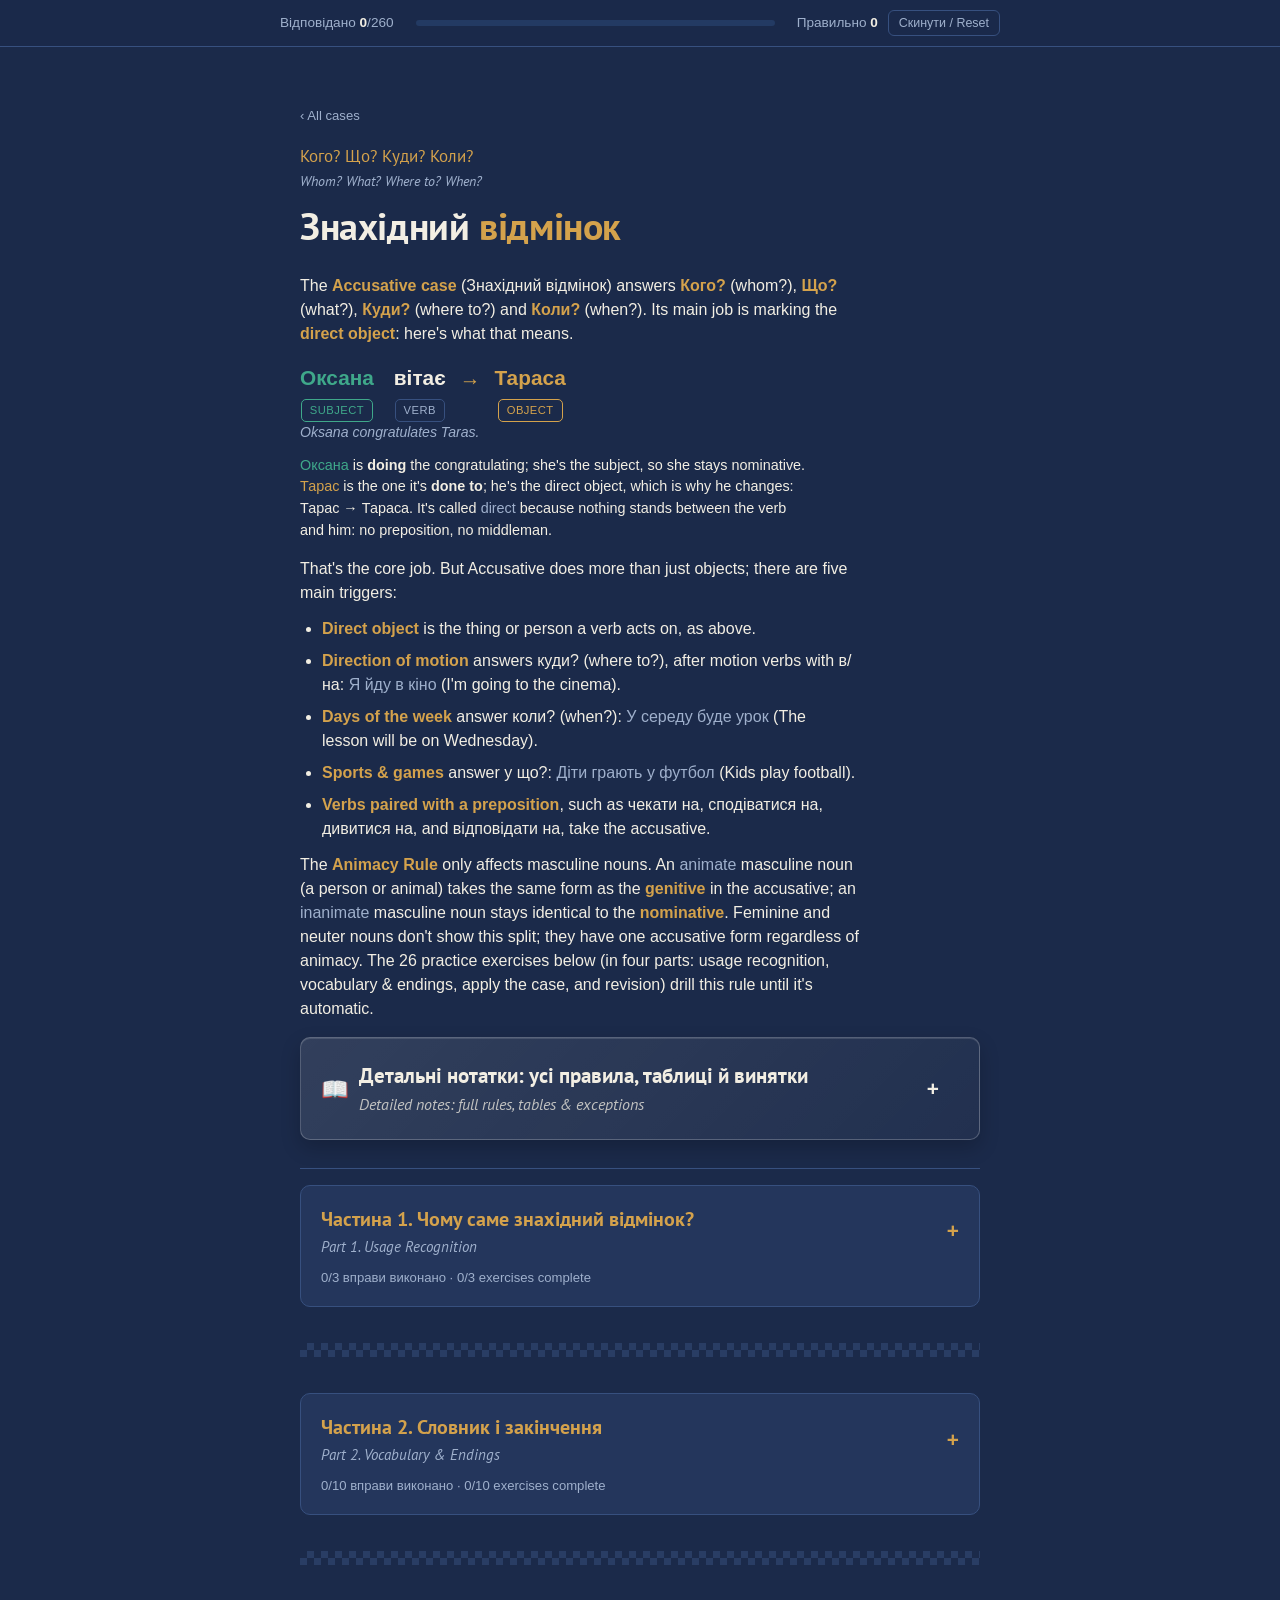
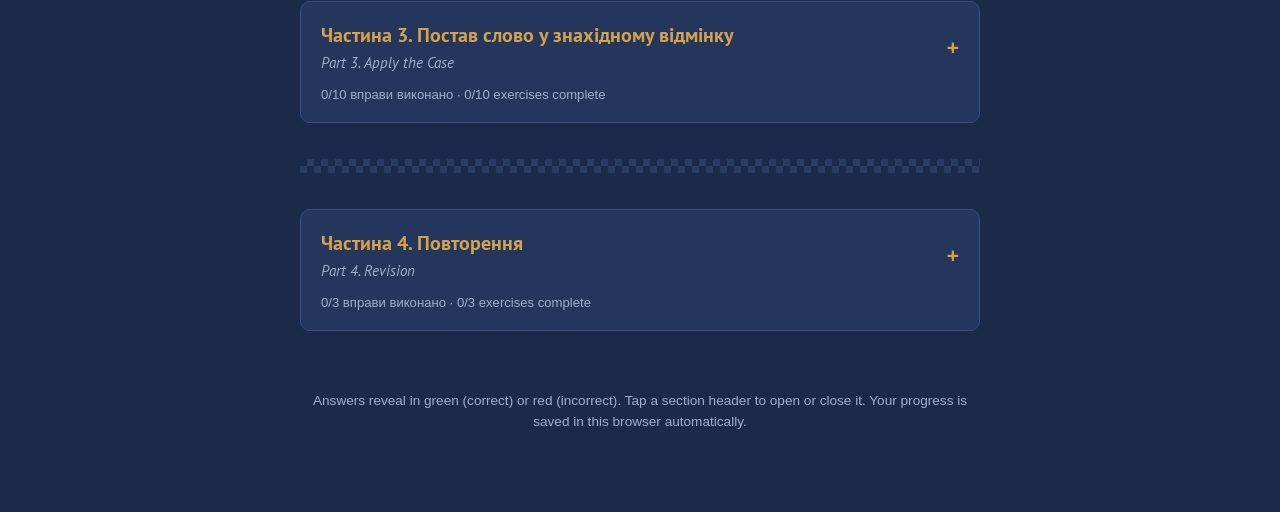
==== accusative_case.html @ 0d03bba9 "Add per-exercise completion tracking, checkmarks, and isolated reset Each exercise now gets a green " ====
<!DOCTYPE html>
<html lang="uk">
<head>
<meta charset="UTF-8">
<meta name="viewport" content="width=device-width, initial-scale=1.0">
<meta name="color-scheme" content="dark">
<title>Знахідний відмінок: Accusative Case Practice</title>
<link rel="preconnect" href="https://fonts.googleapis.com">
<link rel="preconnect" href="https://fonts.gstatic.com" crossorigin>
<link href="https://fonts.googleapis.com/css2?family=PT+Sans:ital,wght@0,400;0,700;1,400;1,700&display=swap" rel="stylesheet">
<link rel="stylesheet" href="shared/style.css">
</head>
<body>
<div class="page-bg">
<noscript>
<div class="wrap" style="padding-top:40px">
  <div style="background:#24365C;border:1px solid #C4553F;border-radius:10px;padding:20px;color:#F2EEE3">
    <p style="margin:0 0 10px;font-weight:700">This page needs JavaScript to show the exercises; it looks like it's currently disabled.</p>
    <p style="margin:0;color:#9FB0CC">If you're viewing this inside a chat app's built-in preview (e.g. WhatsApp), that's usually the cause; those previews often can't run scripts. Try opening the file in a full browser instead: use the share/menu button and choose "Open in Browser" (or save the file and open it from there).</p>
  </div>
</div>
</noscript>

<div class="progress-bar"><div class="progress-inner">
  <span>Відповідано <strong id="ansCount">0</strong>/<span id="totalCount">0</span></span>
  <div class="track"><div class="fill" id="fillBar"></div></div>
  <span>Правильно <strong id="corrCount">0</strong></span>
  <button class="reset-btn" id="resetBtn" type="button">Скинути / Reset</button>
</div></div>

<div class="wrap">
  <div class="hero">
    <a class="home-link" href="index.html">‹ All cases</a>
    <p class="eyebrow-uk">Кого? Що? Куди? Коли?</p>
    <p class="eyebrow-en">Whom? What? Where to? When?</p>
    <h1>Знахідний <span class="q-word">відмінок</span></h1>
    <div class="summary-box">
<p>The <b>Accusative case</b> (Знахідний відмінок) answers <b>Кого?</b> (whom?), <b>Що?</b> (what?), <b>Куди?</b> (where to?) and
<b>Коли?</b> (when?). Its main job is marking the <b>direct object</b>: here's what that means.</p>
<div class="grammar-demo">
  <div class="gd-cols">
    <div class="gd-col"><span class="gd-word gd-subject">Оксана</span><span class="gd-tag gd-tag-subject">subject</span></div>
    <div class="gd-col"><span class="gd-word">вітає</span><span class="gd-tag">verb</span></div>
    <div class="gd-arrow">→</div>
    <div class="gd-col"><span class="gd-word gd-object">Тараса</span><span class="gd-tag gd-tag-object">object</span></div>
  </div>
  <p class="gd-en">Oksana congratulates Taras.</p>
  <p class="gd-caption"><span class="gd-subject">Оксана</span> is <b>doing</b> the congratulating; she's the subject, so she stays nominative.
  <span class="gd-object">Тарас</span> is the one it's <b>done to</b>; he's the direct object, which is why he changes:
  Тарас → Тараса. It's called <i>direct</i> because nothing stands between the verb and him: no preposition, no middleman.</p>
</div>
<p>That's the core job. But Accusative does more than just objects; there are five main triggers:</p>
<ul>
<li><b>Direct object</b> is the thing or person a verb acts on, as above.</li>
<li><b>Direction of motion</b> answers куди? (where to?), after motion verbs with в/на: <i>Я йду в кіно</i> (I'm going to the cinema).</li>
<li><b>Days of the week</b> answer коли? (when?): <i>У середу буде урок</i> (The lesson will be on Wednesday).</li>
<li><b>Sports &amp; games</b> answer у що?: <i>Діти грають у футбол</i> (Kids play football).</li>
<li><b>Verbs paired with a preposition</b>, such as чекати на, сподіватися на, дивитися на, and відповідати на, take the accusative.</li>
</ul>
<p>The <b>Animacy Rule</b> only affects masculine nouns. An <i>animate</i> masculine noun (a person or animal) takes
the same form as the <b>genitive</b> in the accusative; an <i>inanimate</i> masculine noun stays identical to the
<b>nominative</b>. Feminine and neuter nouns don't show this split; they have one accusative form regardless of
animacy. The 26 practice exercises below (in four parts: usage recognition, vocabulary &amp; endings, apply the
case, and revision) drill this rule until it's automatic.</p>
</div>
    <details class="notes-details">
      <summary><span class="notes-icon">📖</span><span class="title-block"><span class="bi-title-uk">Детальні нотатки: усі правила, таблиці й винятки</span><span class="bi-title-en">Detailed notes: full rules, tables &amp; exceptions</span></span></summary>
      <div class="detail-body">
<h3>Singular endings by gender</h3>
<div class="gender-legend"><span><i class="gr-dot-m"></i>Masculine</span><span><i class="gr-dot-f"></i>Feminine</span><span><i class="gr-dot-n"></i>Neuter</span></div>
<div class="table-scroll"><table class="rules">
<tr><th>Gender</th><th>Nominative ending</th><th>Accusative ending</th><th>Example</th></tr>
<tr class="gr-f"><td>Feminine</td><td>-а</td><td>-у</td><td>мама → маму</td></tr>
<tr class="gr-f"><td>Feminine</td><td>-я / -ія</td><td>-ю / -ію</td><td>пісня → пісню, Марія → Марію</td></tr>
<tr class="gr-f"><td>Feminine</td><td>-ь / consonant</td><td>unchanged</td><td>сіль → сіль, ніч → ніч</td></tr>
<tr class="gr-m"><td>Masculine (inanimate)</td><td>any</td><td>unchanged (= nominative)</td><td>стіл → стіл</td></tr>
<tr class="gr-m"><td>Masculine (animate)</td><td>any</td><td>= genitive form</td><td>брат → брата, Андрій → Андрія</td></tr>
<tr class="gr-n"><td>Neuter</td><td>-о / -е / -я</td><td>unchanged</td><td>ліжко → ліжко, життя → життя</td></tr>
</table></div>

<h3>The Animacy Rule, explained</h3>
<p>This is the defining feature of the accusative case. It applies <b>only to masculine nouns</b> (feminine and
neuter nouns already have a single accusative form regardless of what they refer to):</p>
<ul>
<li><b>Animate</b> masculine nouns (people, animals) → accusative = genitive form: бачу брата, бачу кота.</li>
<li><b>Inanimate</b> masculine nouns (objects, places) → accusative = nominative form: бачу стіл, бачу дім.</li>
</ul>
<h3>Plural (all genders)</h3>
<p>Animate plural nouns take the genitive plural form, and inanimate plural nouns take the nominative plural form:
бачу студентів (animate) vs. бачу книги (inanimate).</p>
<p>Edge cases exist where Ukrainian's grammatical animacy doesn't match biological reality: a corpse (мрець) is
grammatically animate, a virus (вірус) is grammatically inanimate, and collective nouns for groups of people
(народ, клас, натовп) are grammatically inanimate even though they refer to people.</p>

<h3>Direction vs. location: на / у</h3>
<p>The same prepositions на and у can trigger either the accusative or the locative, depending on the question
being answered:</p>
<div class="table-scroll"><table class="rules">
<tr><th>Question</th><th>Case</th><th>Example</th></tr>
<tr><td>Де? (Where, location)</td><td>Locative</td><td>Я сиджу в автобусі. (I am sitting on the bus.)</td></tr>
<tr><td>Куди? (Where to, direction)</td><td>Accusative</td><td>Я сідаю в автобус. (I am getting on the bus.)</td></tr>
</table></div>
<p>Note: "до" (to) always takes the genitive, not the accusative, even though it also answers куди?:
Я лечу до України.</p>

<h3>Days of the week</h3>
<ul>
<li>Monday: <b>у понеділок</b></li>
<li>Tuesday: <b>у вівторок</b></li>
<li>Wednesday: <b>у середу</b></li>
<li>Thursday: <b>у четвер</b></li>
<li>Friday: <b>у п'ятницю</b></li>
<li>Saturday: <b>у суботу</b></li>
<li>Sunday: <b>у неділю</b></li>
</ul>

<h3>Verbs that take the accusative</h3>
<ul>
<li><b>Perception</b>: бачити (to see), чути (to hear), знати (to know), пам'ятати (to remember)</li>
<li><b>Feeling/emotion</b>: любити (to love), ненавидіти (to hate), поважати (to respect), шкодувати (to regret)</li>
<li><b>Action with object</b>: мати (to have), купувати (to buy), нести/брати (to carry/take), будувати (to build)</li>
<li><b>Verb + preposition</b>: чекати на (to wait for), сподіватися на (to hope for), дивитися на (to look at),
відповідати на (to answer)</li>
</ul>

<h3>Plural endings</h3>
<div class="table-scroll"><table class="rules">
<tr><th>Animacy</th><th>Accusative plural</th><th>Example</th></tr>
<tr><td>Inanimate (any gender)</td><td>= nominative plural</td><td>книги → книги, вікна → вікна</td></tr>
<tr><td>Animate masculine</td><td>= genitive plural</td><td>студенти → студентів</td></tr>
</table></div>

<h3>Pronouns in the accusative</h3>
<div class="table-scroll"><table class="rules">
<tr><th>Nominative</th><th>Accusative</th></tr>
<tr><td>я</td><td>мене</td></tr>
<tr><td>ти</td><td>тебе</td></tr>
<tr><td>він, воно</td><td>його (нього after a preposition)</td></tr>
<tr><td>вона</td><td>її (неї after a preposition)</td></tr>
<tr><td>ми</td><td>нас</td></tr>
<tr><td>ви</td><td>вас</td></tr>
<tr><td>вони</td><td>їх (них after a preposition)</td></tr>
</table></div>
<p>Note: the accusative forms of pronouns are identical to their genitive forms; this holds across the whole
pronoun system.</p>

<h3>A fixed idiom worth knowing</h3>
<p>"Мене звати..." (My name is..., literally "They call me...") always uses the accusative pronoun мене,
regardless of who's speaking: Мене звати Оксана. Його звати Тарас.</p>
</div>
    </details>
  </div>

  <div id="sections"></div>
  <footer>Answers reveal in green (correct) or red (incorrect). Tap a section header to open or close it. Your progress is saved in this browser automatically.</footer>
</div>

</div>

<script>
const DATA = {"revisionWrapperTitle": "<span class=\"title-block\"><span class=\"bi-title-uk\">Частина 4. Повторення</span><span class=\"bi-title-en\">Part 4. Revision</span></span>", "revisionExercises": [{"title": "<span class=\"title-block\"><span class=\"bi-title-uk\">Вправа 4.1. Знайди слово у знахідному відмінку</span><span class=\"bi-title-en\">Exercise 4.1. Find the Accusative Word</span></span>", "items": [{"mode": "correct", "tokens": ["Я", "бачу", "брата."], "target": 2, "en": "I see my brother.", "why": {"opts": ["Direct object, inanimate", "Direct object, animate", "Direction", "Sport"], "correct": 1, "explain": "брата is an <b>animate</b> <b>direct object</b> (genitive form)."}, "revealNote": "", "noteLabel": ""}, {"mode": "correct", "tokens": ["Вона", "читає", "книгу."], "target": 2, "en": "She reads a book.", "why": {"opts": ["Direct object, inanimate", "Direction", "Day of week", "Direct object, animate"], "correct": 0, "explain": "книгу is an <b>inanimate</b> <b>direct object</b>; feminine -а → -у."}, "revealNote": "", "noteLabel": ""}, {"mode": "correct", "tokens": ["Ми", "будуємо", "дім."], "target": 2, "en": "We are building a house.", "why": {"opts": ["Direction", "Direct object, animate", "Direct object, inanimate", "Sport"], "correct": 2, "explain": "дім is an <b>inanimate</b> <b>direct object</b>, matching the nominative."}, "revealNote": "", "noteLabel": ""}, {"mode": "correct", "tokens": ["Він", "годує", "кота."], "target": 2, "en": "He is feeding the cat.", "why": {"opts": ["Direct object, inanimate", "Direct object, animate", "Direction", "Verb + preposition"], "correct": 1, "explain": "кота is an <b>animate</b> <b>direct object</b> (genitive form)."}, "revealNote": "", "noteLabel": ""}, {"mode": "correct", "tokens": ["У", "середу", "ми", "йдемо", "в", "кіно."], "target": 1, "en": "On Wednesday we're going to the cinema.", "why": {"opts": ["Direction", "Day of week", "Sport", "Direct object"], "correct": 1, "explain": "Days of the week answering коли? are accusative."}, "revealNote": "", "noteLabel": ""}, {"mode": "correct", "tokens": ["Діти", "грають", "у", "футбол."], "target": 3, "en": "The children play football.", "why": {"opts": ["Sport/game", "Direction", "Day of week", "Direct object"], "correct": 0, "explain": "Games/sports take у + accusative (unchanged, <b>inanimate</b>)."}, "revealNote": "", "noteLabel": ""}, {"mode": "correct", "tokens": ["Вона", "чекає", "на", "поїзд."], "target": 3, "en": "She is waiting for the train.", "why": {"opts": ["Direct object", "Sport", "Verb + preposition", "Direction"], "correct": 2, "explain": "чекати на is a verb+preposition combination requiring the accusative."}, "revealNote": "", "noteLabel": ""}, {"mode": "correct", "tokens": ["Мене", "звати", "Оксана."], "target": 0, "en": "My name is Oksana.", "why": {"opts": ["Direct object", "Fixed idiom using accusative pronoun", "Direction", "Sport"], "correct": 1, "explain": "«мене звати» is a set construction using the accusative pronoun."}, "revealNote": "", "noteLabel": ""}, {"mode": "correct", "tokens": ["Студенти", "люблять", "свого", "вчителя."], "target": 3, "en": "Students love their teacher.", "why": {"opts": ["Direct object, inanimate", "Direction", "Direct object, animate", "Sport"], "correct": 2, "explain": "вчителя is an <b>animate</b> <b>direct object</b> (genitive form)."}, "revealNote": "", "noteLabel": ""}, {"mode": "correct", "tokens": ["Ми", "відвідали", "три", "великі", "міста."], "target": 4, "en": "We visited three big cities.", "why": {"opts": ["Direct object, animate", "Direction", "Direct object, inanimate plural", "Day of week"], "correct": 2, "explain": "Inanimate plural direct objects match the nominative plural."}, "revealNote": "", "noteLabel": ""}]}, {"title": "<span class=\"title-block\"><span class=\"bi-title-uk\">Вправа 4.2. Знайди помилку</span><span class=\"bi-title-en\">Exercise 4.2. Find the Mistake</span></span>", "items": [{"mode": "error", "tokens": ["Я", "бачу", "брат."], "target": 2, "en": "I see my brother. (as written, find the error)", "why": {"opts": ["This sentence is correct", "Animate direct objects need genitive form: брата", "Animate direct objects need nominative", "бачу needs a different verb"], "correct": 1, "explain": "брат is <b>animate</b>, so the accusative should match the genitive: брата."}, "revealNote": "Correct form: брата", "noteLabel": ""}, {"mode": "error", "tokens": ["Вона", "читає", "книга."], "target": 2, "en": "She reads a book. (as written, find the error)", "why": {"opts": ["Feminine -а needs -у in accusative: книгу", "This sentence is correct", "книга needs genitive", "читає needs a different verb"], "correct": 0, "explain": "Direct <b>object</b>, feminine -а should become -у: книгу."}, "revealNote": "Correct form: книгу", "noteLabel": ""}, {"mode": "error", "tokens": ["Він", "годує", "кіт."], "target": 2, "en": "He is feeding the cat. (as written, find the error)", "why": {"opts": ["This sentence is correct", "Animate direct objects need genitive form: кота", "кіт needs nominative", "годує needs a different verb"], "correct": 1, "explain": "кіт is <b>animate</b>, so the accusative should match the genitive: кота."}, "revealNote": "Correct form: кота", "noteLabel": ""}, {"mode": "error", "tokens": ["У", "середа", "ми", "йдемо", "в", "кіно."], "target": 1, "en": "On Wednesday we're going to the cinema. (as written, find the error)", "why": {"opts": ["Days of the week need accusative: середу", "This sentence is correct", "середа needs genitive", "йдемо needs a different verb"], "correct": 0, "explain": "Days of the week answering коли? take the accusative: середа should be середу."}, "revealNote": "Correct form: середу", "noteLabel": ""}, {"mode": "error", "tokens": ["Діти", "грають", "у", "футболу."], "target": 3, "en": "The children play football. (as written, find the error)", "why": {"opts": ["This sentence is correct", "Sports stay unchanged (inanimate): футбол", "Sports need genitive", "грають needs a different verb"], "correct": 1, "explain": "футбол is <b>inanimate</b> and stays unchanged; футболу looks like a genitive ending that doesn't belong here."}, "revealNote": "Correct form: футбол", "noteLabel": ""}, {"mode": "error", "tokens": ["Вона", "чекає", "на", "поїзда."], "target": 3, "en": "She is waiting for the train. (as written, find the error)", "why": {"opts": ["поїзд stays unchanged (inanimate)", "This sentence is correct", "поїзда needs nominative", "чекає needs a different verb"], "correct": 0, "explain": "поїзд is <b>inanimate</b> and stays unchanged; поїзда looks like an <b>animate</b>/genitive ending that doesn't belong here."}, "revealNote": "Correct form: поїзд", "noteLabel": ""}, {"mode": "error", "tokens": ["Мене", "звати", "Оксану."], "target": 2, "en": "My name is Oksana. (as written, find the error)", "why": {"opts": ["This sentence is correct", "The name stays nominative: Оксана", "Оксану needs genitive", "звати needs a different pronoun"], "correct": 1, "explain": "In «мене звати», the pronoun мене is accusative but the name itself stays nominative: Оксана, not Оксану."}, "revealNote": "Correct form: Оксана", "noteLabel": ""}, {"mode": "error", "tokens": ["Студенти", "люблять", "свого", "вчитель."], "target": 3, "en": "Students love their teacher. (as written, find the error)", "why": {"opts": ["Animate direct objects need genitive form: вчителя", "This sentence is correct", "вчитель needs nominative", "люблять needs a different verb"], "correct": 0, "explain": "вчитель is <b>animate</b>, so the accusative should match the genitive: вчителя."}, "revealNote": "Correct form: вчителя", "noteLabel": ""}, {"mode": "error", "tokens": ["Ми", "відвідали", "три", "великі", "місто."], "target": 4, "en": "We visited three big cities. (as written, find the error)", "why": {"opts": ["This sentence is correct", "Plural direct objects need singular form", "Plural inanimate direct objects match nominative plural: міста", "місто needs genitive"], "correct": 2, "explain": "With три (plural), the noun must be plural too: місто should be міста."}, "revealNote": "Correct form: міста", "noteLabel": ""}, {"mode": "error", "tokens": ["Він", "бачить", "кінь."], "target": 2, "en": "He sees the horse. (as written, find the error)", "why": {"opts": ["This sentence is correct", "Animate direct objects need genitive form: коня", "кінь needs nominative", "бачить needs a different verb"], "correct": 1, "explain": "кінь is <b>animate</b>, so the accusative should match the genitive: коня."}, "revealNote": "Correct form: коня", "noteLabel": ""}]}, {"title": "<span class=\"title-block\"><span class=\"bi-title-uk\">Вправа 4.3. Підмет-пастка: істота не завжди означає знахідний!</span><span class=\"bi-title-en\">Exercise 4.3. Subject Trap: Animate Doesn't Always Mean Accusative!</span></span>", "items": [{"mode": "trick", "tokens": ["Лікар", "оглядає", "пацієнта."], "target": 2, "en": "The doctor examines the patient.", "why": {"opts": ["Лікар is the subject, so it stays nominative", "This should be genitive: лікаря", "No rule applies here", "The animacy rule applies to Лікар too"], "correct": 0, "explain": "The <b>animacy rule</b> only affects the <b>object</b>. Лікар is the <b>subject</b> here, so it stays nominative; пацієнта is the real accusative word."}, "revealNote": "", "noteLabel": "Немає знахідного тут / No accusative here"}, {"mode": "trick", "tokens": ["Кіт", "ловить", "мишу."], "target": 2, "en": "The cat catches the mouse.", "why": {"opts": ["No rule applies here", "This should be genitive: кота", "Кіт is the subject, so it stays nominative", "The animacy rule applies to Кіт too"], "correct": 2, "explain": "Кіт is the <b>subject</b>, so it stays nominative; мишу is the accusative <b>object</b>."}, "revealNote": "", "noteLabel": "Немає знахідного тут / No accusative here"}, {"mode": "trick", "tokens": ["Студент", "читає", "книгу."], "target": 2, "en": "The student reads a book.", "why": {"opts": ["This should be genitive: студента", "The animacy rule applies to Студент too", "No rule applies here", "Студент is the subject, so it stays nominative"], "correct": 3, "explain": "Студент is the <b>subject</b>, so it stays nominative; книгу is the accusative <b>object</b>."}, "revealNote": "", "noteLabel": "Немає знахідного тут / No accusative here"}, {"mode": "trick", "tokens": ["Президент", "підписав", "закон."], "target": 2, "en": "The president signed the law.", "why": {"opts": ["Президент is the subject, so it stays nominative", "No rule applies here", "This should be genitive: президента", "The animacy rule applies to Президент too"], "correct": 0, "explain": "Президент is the <b>subject</b>, so it stays nominative."}, "revealNote": "", "noteLabel": "Немає знахідного тут / No accusative here"}, {"mode": "trick", "tokens": ["Водій", "веде", "машину."], "target": 2, "en": "The driver is driving the car.", "why": {"opts": ["The animacy rule applies to Водій too", "No rule applies here", "This should be genitive: водія", "Водій is the subject, so it stays nominative"], "correct": 3, "explain": "Водій is the <b>subject</b>, so it stays nominative; машину is the accusative <b>object</b>."}, "revealNote": "", "noteLabel": "Немає знахідного тут / No accusative here"}, {"mode": "trick", "tokens": ["Друг", "телефонує", "мені", "щодня."], "target": 4, "en": "A friend calls me every day.", "why": {"opts": ["This should be genitive: друга", "Друг is the subject, so it stays nominative", "No rule applies here", "The animacy rule applies to Друг too"], "correct": 1, "explain": "Друг is the <b>subject</b>, so it stays nominative."}, "revealNote": "", "noteLabel": "Немає знахідного тут / No accusative here"}, {"mode": "trick", "tokens": ["Учитель", "пояснює", "тему."], "target": 2, "en": "The teacher explains the topic.", "why": {"opts": ["No rule applies here", "The animacy rule applies to Учитель too", "Учитель is the subject, so it stays nominative", "This should be genitive: учителя"], "correct": 2, "explain": "Учитель is the <b>subject</b>, so it stays nominative; тему is the accusative <b>object</b>."}, "revealNote": "", "noteLabel": "Немає знахідного тут / No accusative here"}, {"mode": "trick", "tokens": ["Актор", "грає", "головну", "роль."], "target": 3, "en": "The actor plays the leading role.", "why": {"opts": ["This should be genitive: актора", "Актор is the subject, so it stays nominative", "The animacy rule applies to Актор too", "No rule applies here"], "correct": 1, "explain": "Актор is the <b>subject</b>, so it stays nominative; роль is the accusative <b>object</b>."}, "revealNote": "", "noteLabel": "Немає знахідного тут / No accusative here"}, {"mode": "trick", "tokens": ["Пес", "охороняє", "двір."], "target": 2, "en": "The dog guards the yard.", "why": {"opts": ["No rule applies here", "This should be genitive: пса", "The animacy rule applies to Пес too", "Пес is the subject, so it stays nominative"], "correct": 3, "explain": "Пес is the <b>subject</b>, so it stays nominative; двір is the accusative <b>object</b>."}, "revealNote": "", "noteLabel": "Немає знахідного тут / No accusative here"}, {"mode": "trick", "tokens": ["Кінь", "біжить", "полем."], "target": 3, "en": "The horse runs across the field.", "why": {"opts": ["This should be genitive: коня", "Кінь is the subject, so it stays nominative", "No rule applies here", "The animacy rule applies to Кінь too"], "correct": 1, "explain": "Кінь is the <b>subject</b>, so it stays nominative (полем here is a separate instrumental form, not accusative)."}, "revealNote": "", "noteLabel": "Немає знахідного тут / No accusative here"}]}], "vocabWrapperTitle": "<span class=\"title-block\"><span class=\"bi-title-uk\">Частина 2. Словник і закінчення</span><span class=\"bi-title-en\">Part 2. Vocabulary &amp; Endings</span></span>", "vocabExercises": [{"title": "<span class=\"title-block\"><span class=\"bi-title-uk\">Вправа 2.1. Основи: іменники жіночого роду</span><span class=\"bi-title-en\">Exercise 2.1. Foundations: Feminine Nouns</span></span>", "desc": "Regular feminine -а and -я nouns, singular. This pattern never changes, animate or not.", "items": [{"word": "книга", "meaning": "book", "dmeanings": ["door", "tree", "cloud"], "answer": "книгу", "dforms": ["книга", "книзі", "книгою"], "explain": "Feminine -а nouns take -у in the accusative: книга → книгу."}, {"word": "машина", "meaning": "car", "dmeanings": ["house", "mountain", "song"], "answer": "машину", "dforms": ["машина", "машині", "машиною"], "explain": "Feminine -а: машина → машину."}, {"word": "сестра", "meaning": "sister", "dmeanings": ["brother", "forest", "winter"], "answer": "сестру", "dforms": ["сестра", "сестрі", "сестрою"], "explain": "Feminine -а: сестра → сестру."}, {"word": "кава", "meaning": "coffee", "dmeanings": ["tea", "bread", "milk"], "answer": "каву", "dforms": ["кава", "каві", "кавою"], "explain": "Feminine -а: кава → каву."}, {"word": "пісня", "meaning": "song", "dmeanings": ["book", "river", "cloud"], "answer": "пісню", "dforms": ["пісня", "пісні", "піснею"], "explain": "Feminine -я nouns take -ю: пісня → пісню."}, {"word": "земля", "meaning": "land / earth", "dmeanings": ["sky", "water", "fire"], "answer": "землю", "dforms": ["земля", "землі", "землею"], "explain": "Feminine -я: земля → землю."}, {"word": "вишня", "meaning": "cherry", "dmeanings": ["apple", "pear", "plum"], "answer": "вишню", "dforms": ["вишня", "вишні", "вишнею"], "explain": "Feminine -я: вишня → вишню."}, {"word": "родина", "meaning": "family", "dmeanings": ["friend", "city", "job"], "answer": "родину", "dforms": ["родина", "родині", "родиною"], "explain": "Feminine -а: родина → родину."}, {"word": "дорога", "meaning": "road", "dmeanings": ["bridge", "river", "field"], "answer": "дорогу", "dforms": ["дорога", "дорозі", "дорогою"], "explain": "Feminine -а: дорога → дорогу."}, {"word": "праця", "meaning": "work / labor", "dmeanings": ["rest", "play", "sleep"], "answer": "працю", "dforms": ["праця", "праці", "працею"], "explain": "Feminine -я: праця → працю."}]}, {"title": "<span class=\"title-block\"><span class=\"bi-title-uk\">Вправа 2.2. Середній і жіночий рід: правило «без змін»</span><span class=\"bi-title-en\">Exercise 2.2. Neuter & More Feminine: The 'Unchanged' Rule</span></span>", "desc": "Neuter nouns, and feminine -ь / consonant nouns, stay exactly the same in the accusative as in the nominative.", "items": [{"word": "вікно", "meaning": "window", "dmeanings": ["door", "wall", "roof"], "answer": "вікно", "dforms": ["вікна", "вікну", "вікном"], "explain": "Neuter nouns are unchanged in the accusative: вікно → вікно."}, {"word": "місто", "meaning": "city", "dmeanings": ["village", "country", "street"], "answer": "місто", "dforms": ["міста", "місту", "містом"], "explain": "Neuter unchanged: місто → місто."}, {"word": "яблуко", "meaning": "apple", "dmeanings": ["pear", "grape", "plum"], "answer": "яблуко", "dforms": ["яблука", "яблуку", "яблуком"], "explain": "Neuter unchanged: яблуко → яблуко."}, {"word": "молоко", "meaning": "milk", "dmeanings": ["water", "juice", "tea"], "answer": "молоко", "dforms": ["молока", "молоку", "молоком"], "explain": "Neuter unchanged: молоко → молоко."}, {"word": "серце", "meaning": "heart", "dmeanings": ["hand", "head", "eye"], "answer": "серце", "dforms": ["серця", "серцю", "серцем"], "explain": "Neuter -е is also unchanged: серце → серце."}, {"word": "сіль", "meaning": "salt", "dmeanings": ["sugar", "pepper", "rice"], "answer": "сіль", "dforms": ["солі", "солю", "сіллю"], "explain": "Feminine -ь nouns are unchanged in the accusative: сіль → сіль."}, {"word": "ніч", "meaning": "night", "dmeanings": ["day", "morning", "noon"], "answer": "ніч", "dforms": ["ночі", "ночами", "ніччю"], "explain": "Feminine consonant-stem nouns stay unchanged: ніч → ніч."}, {"word": "річ", "meaning": "thing", "dmeanings": ["idea", "word", "name"], "answer": "річ", "dforms": ["речі", "речами", "річчю"], "explain": "Same pattern: річ → річ (unchanged)."}, {"word": "подорож", "meaning": "trip / journey", "dmeanings": ["work", "rest", "dream"], "answer": "подорож", "dforms": ["подорожі", "подорожами", "подорожжю"], "explain": "Same pattern: подорож → подорож (unchanged)."}, {"word": "любов", "meaning": "love", "dmeanings": ["hate", "fear", "joy"], "answer": "любов", "dforms": ["любові", "любовями", "любов'ю"], "explain": "Same pattern: любов → любов (unchanged)."}]}, {"title": "<span class=\"title-block\"><span class=\"bi-title-uk\">Вправа 2.3. Правило істот: неістоти чоловічого роду</span><span class=\"bi-title-en\">Exercise 2.3. Animacy Rule: Inanimate Masculine</span></span>", "desc": "The single most important accusative rule: inanimate masculine nouns match the nominative exactly.", "items": [{"word": "стіл", "meaning": "table", "dmeanings": ["chair", "door", "window"], "answer": "стіл", "dforms": ["стола", "столу", "столом"], "explain": "Animacy rule: <b>inanimate</b> masculine nouns match the nominative: стіл → стіл."}, {"word": "дім", "meaning": "house", "dmeanings": ["car", "city", "street"], "answer": "дім", "dforms": ["дому", "домом", "домі"], "explain": "Inanimate: дім → дім."}, {"word": "телефон", "meaning": "phone", "dmeanings": ["radio", "camera", "computer"], "answer": "телефон", "dforms": ["телефону", "телефоном", "телефонові"], "explain": "Inanimate: телефон → телефон."}, {"word": "хліб", "meaning": "bread", "dmeanings": ["milk", "water", "meat"], "answer": "хліб", "dforms": ["хліба", "хлібом", "хлібові"], "explain": "Inanimate: хліб → хліб."}, {"word": "ліс", "meaning": "forest", "dmeanings": ["mountain", "river", "field"], "answer": "ліс", "dforms": ["лісу", "лісом", "лісові"], "explain": "Inanimate: ліс → ліс."}, {"word": "потяг", "meaning": "train", "dmeanings": ["bus", "car", "plane"], "answer": "потяг", "dforms": ["потяга", "потягом", "потягові"], "explain": "Inanimate: потяг → потяг."}, {"word": "диван", "meaning": "sofa", "dmeanings": ["chair", "table", "bed"], "answer": "диван", "dforms": ["дивана", "диваном", "диванові"], "explain": "Inanimate: диван → диван."}, {"word": "телевізор", "meaning": "TV", "dmeanings": ["radio", "phone", "computer"], "answer": "телевізор", "dforms": ["телевізора", "телевізором", "телевізорові"], "explain": "Inanimate: телевізор → телевізор."}, {"word": "сад", "meaning": "garden", "dmeanings": ["park", "forest", "field"], "answer": "сад", "dforms": ["саду", "садом", "садові"], "explain": "Inanimate: сад → сад."}, {"word": "міст", "meaning": "bridge", "dmeanings": ["road", "river", "tunnel"], "answer": "міст", "dforms": ["моста", "мостом", "мостові"], "explain": "Inanimate: міст → міст."}]}, {"title": "<span class=\"title-block\"><span class=\"bi-title-uk\">Вправа 2.4. Правило істот: істоти чоловічого роду</span><span class=\"bi-title-en\">Exercise 2.4. Animacy Rule: Animate Masculine</span></span>", "desc": "The flip side: animate masculine nouns (people, animals) take the genitive form instead of the nominative.", "items": [{"word": "брат", "meaning": "brother", "dmeanings": ["sister", "friend", "father"], "answer": "брата", "dforms": ["брат", "братові", "братом"], "explain": "Animacy rule: <b>animate</b> masculine nouns take the genitive form: брат → брата."}, {"word": "друг", "meaning": "friend", "dmeanings": ["enemy", "stranger", "teacher"], "answer": "друга", "dforms": ["друг", "другові", "другом"], "explain": "Animate: друг → друга."}, {"word": "лев", "meaning": "lion", "dmeanings": ["tiger", "bear", "wolf"], "answer": "лева", "dforms": ["лев", "левові", "левом"], "explain": "Animate: лев → лева."}, {"word": "кіт", "meaning": "cat", "dmeanings": ["dog", "mouse", "bird"], "answer": "кота", "dforms": ["кіт", "котові", "котом"], "explain": "Animate + і↔о alternation: кіт → кота."}, {"word": "кінь", "meaning": "horse", "dmeanings": ["cow", "pig", "sheep"], "answer": "коня", "dforms": ["кінь", "коню", "конем"], "explain": "Animate + alternation: кінь → коня."}, {"word": "лікар", "meaning": "doctor", "dmeanings": ["patient", "nurse", "teacher"], "answer": "лікаря", "dforms": ["лікар", "лікарю", "лікарем"], "explain": "Animate: лікар → лікаря."}, {"word": "студент", "meaning": "student", "dmeanings": ["teacher", "professor", "pupil"], "answer": "студента", "dforms": ["студент", "студенту", "студентом"], "explain": "Animate: студент → студента."}, {"word": "президент", "meaning": "president", "dmeanings": ["king", "minister", "mayor"], "answer": "президента", "dforms": ["президент", "президенту", "президентом"], "explain": "Animate: президент → президента."}, {"word": "водій", "meaning": "driver", "dmeanings": ["passenger", "pilot", "mechanic"], "answer": "водія", "dforms": ["водій", "водієві", "водієм"], "explain": "Animate -ій noun: водій → водія."}, {"word": "Андрій", "meaning": "man's name (Andriy)", "dmeanings": ["city", "river", "season"], "answer": "Андрія", "dforms": ["Андрій", "Андрієві", "Андрієм"], "explain": "Animate name: Андрій → Андрія (same form as the genitive)."}]}, {"title": "<span class=\"title-block\"><span class=\"bi-title-uk\">Вправа 2.5. Множина: неістоти</span><span class=\"bi-title-en\">Exercise 2.5. Plural: Inanimate Nouns</span></span>", "desc": "Plural inanimate nouns of any gender match the nominative plural exactly.", "items": [{"word": "столи", "meaning": "tables (pl.)", "dmeanings": ["chairs", "doors", "windows"], "answer": "столи", "dforms": ["столів", "столам", "столами"], "explain": "Inanimate plural nouns match the nominative plural: столи → столи."}, {"word": "книги", "meaning": "books (pl.)", "dmeanings": ["pens", "notebooks", "letters"], "answer": "книги", "dforms": ["книг", "книгам", "книгами"], "explain": "Inanimate plural: книги → книги."}, {"word": "машини", "meaning": "cars (pl.)", "dmeanings": ["roads", "houses", "cities"], "answer": "машини", "dforms": ["машин", "машинам", "машинами"], "explain": "Inanimate plural: машини → машини."}, {"word": "вікна", "meaning": "windows (pl.)", "dmeanings": ["doors", "walls", "roofs"], "answer": "вікна", "dforms": ["вікон", "вікнам", "вікнами"], "explain": "Inanimate plural: вікна → вікна."}, {"word": "міста", "meaning": "cities (pl.)", "dmeanings": ["villages", "streets", "countries"], "answer": "міста", "dforms": ["міст", "містам", "містами"], "explain": "Inanimate plural: міста → міста."}, {"word": "дороги", "meaning": "roads (pl.)", "dmeanings": ["bridges", "rivers", "fields"], "answer": "дороги", "dforms": ["доріг", "дорогам", "дорогами"], "explain": "Inanimate plural: дороги → дороги."}, {"word": "яблука", "meaning": "apples (pl.)", "dmeanings": ["pears", "grapes", "plums"], "answer": "яблука", "dforms": ["яблук", "яблукам", "яблуками"], "explain": "Inanimate plural: яблука → яблука."}, {"word": "пісні", "meaning": "songs (pl.)", "dmeanings": ["books", "letters", "words"], "answer": "пісні", "dforms": ["пісень", "пісням", "піснями"], "explain": "Inanimate plural: пісні → пісні."}, {"word": "серця", "meaning": "hearts (pl.)", "dmeanings": ["hands", "heads", "eyes"], "answer": "серця", "dforms": ["сердець", "серцям", "серцями"], "explain": "Inanimate plural: серця → серця."}, {"word": "ночі", "meaning": "nights (pl.)", "dmeanings": ["days", "mornings", "evenings"], "answer": "ночі", "dforms": ["ночей", "ночам", "ночами"], "explain": "Inanimate plural: ночі → ночі."}]}, {"title": "<span class=\"title-block\"><span class=\"bi-title-uk\">Вправа 2.6. Множина: істоти чоловічого роду</span><span class=\"bi-title-en\">Exercise 2.6. Plural: Animate Masculine</span></span>", "desc": "Animate masculine plurals take the genitive plural form, same logic as the singular, extended.", "items": [{"word": "студенти", "meaning": "students (pl.)", "dmeanings": ["teachers", "pupils", "professors"], "answer": "студентів", "dforms": ["студенти", "студентам", "студентами"], "explain": "Animate masculine plural = genitive plural: студенти → студентів."}, {"word": "брати", "meaning": "brothers (pl.)", "dmeanings": ["sisters", "friends", "parents"], "answer": "братів", "dforms": ["брати", "братам", "братами"], "explain": "Animate plural: брати → братів."}, {"word": "друзі", "meaning": "friends (pl.)", "dmeanings": ["enemies", "strangers", "neighbours"], "answer": "друзів", "dforms": ["друзі", "друзям", "друзями"], "explain": "Animate plural: друзі → друзів."}, {"word": "коти", "meaning": "cats (pl.)", "dmeanings": ["dogs", "birds", "mice"], "answer": "котів", "dforms": ["коти", "котам", "котами"], "explain": "Animate plural: коти → котів."}, {"word": "коні", "meaning": "horses (pl.)", "dmeanings": ["cows", "pigs", "sheep"], "answer": "коней", "dforms": ["коні", "коням", "кіньми"], "explain": "Animate plural: коні → коней."}, {"word": "лікарі", "meaning": "doctors (pl.)", "dmeanings": ["nurses", "patients", "teachers"], "answer": "лікарів", "dforms": ["лікарі", "лікарям", "лікарями"], "explain": "Animate plural: лікарі → лікарів."}, {"word": "вчителі", "meaning": "teachers (pl.)", "dmeanings": ["students", "pupils", "professors"], "answer": "вчителів", "dforms": ["вчителі", "вчителям", "вчителями"], "explain": "Animate plural: вчителі → вчителів."}, {"word": "водії", "meaning": "drivers (pl.)", "dmeanings": ["passengers", "pilots", "mechanics"], "answer": "водіїв", "dforms": ["водії", "водіям", "водіями"], "explain": "Animate plural: водії → водіїв."}, {"word": "президенти", "meaning": "presidents (pl.)", "dmeanings": ["kings", "ministers", "mayors"], "answer": "президентів", "dforms": ["президенти", "президентам", "президентами"], "explain": "Animate plural: президенти → президентів."}, {"word": "солдати", "meaning": "soldiers (pl.)", "dmeanings": ["officers", "generals", "pilots"], "answer": "солдатів", "dforms": ["солдати", "солдатам", "солдатами"], "explain": "Animate plural: солдати → солдатів."}]}, {"title": "<span class=\"title-block\"><span class=\"bi-title-uk\">Вправа 2.7. Змішане повторення: усі роди й числа</span><span class=\"bi-title-en\">Exercise 2.7. Mixed Review: All Genders & Numbers</span></span>", "desc": "A shuffled recap combining animacy, gender and number, the full picture at once.", "items": [{"word": "хліб", "meaning": "bread", "dmeanings": ["milk", "meat", "fruit"], "answer": "хліб", "dforms": ["хліба", "хлібом", "хлібові"], "explain": "Recap: <b>inanimate</b> masculine = nominative: хліб → хліб."}, {"word": "брат", "meaning": "brother", "dmeanings": ["sister", "mother", "father"], "answer": "брата", "dforms": ["брат", "братові", "братом"], "explain": "Recap: <b>animate</b> masculine = genitive: брат → брата."}, {"word": "книга", "meaning": "book", "dmeanings": ["pen", "letter", "notebook"], "answer": "книгу", "dforms": ["книга", "книзі", "книгою"], "explain": "Recap: feminine -а → -у: книга → книгу."}, {"word": "вікно", "meaning": "window", "dmeanings": ["door", "wall", "roof"], "answer": "вікно", "dforms": ["вікна", "вікну", "вікном"], "explain": "Recap: neuter unchanged: вікно → вікно."}, {"word": "сіль", "meaning": "salt", "dmeanings": ["pepper", "sugar", "rice"], "answer": "сіль", "dforms": ["солі", "солю", "сіллю"], "explain": "Recap: feminine -ь unchanged: сіль → сіль."}, {"word": "кіт", "meaning": "cat", "dmeanings": ["dog", "mouse", "bird"], "answer": "кота", "dforms": ["кіт", "котові", "котом"], "explain": "Recap: <b>animate</b> + alternation: кіт → кота."}, {"word": "студенти", "meaning": "students (pl.)", "dmeanings": ["teachers", "pupils", "parents"], "answer": "студентів", "dforms": ["студенти", "студентам", "студентами"], "explain": "Recap: <b>animate</b> plural = genitive plural: студенти → студентів."}, {"word": "книги", "meaning": "books (pl.)", "dmeanings": ["letters", "pens", "notebooks"], "answer": "книги", "dforms": ["книг", "книгам", "книгами"], "explain": "Recap: <b>inanimate</b> plural = nominative plural: книги → книги."}, {"word": "водій", "meaning": "driver", "dmeanings": ["passenger", "pilot", "mechanic"], "answer": "водія", "dforms": ["водій", "водієві", "водієм"], "explain": "Recap: <b>animate</b> -ій: водій → водія."}, {"word": "місто", "meaning": "city", "dmeanings": ["village", "street", "country"], "answer": "місто", "dforms": ["міста", "місту", "містом"], "explain": "Recap: neuter unchanged: місто → місто."}]}, {"title": "<span class=\"title-block\"><span class=\"bi-title-uk\">Вправа 2.8. Напрямок, час і спорт</span><span class=\"bi-title-en\">Exercise 2.8. Direction, Time & Sport</span></span>", "desc": "The same noun forms, now in the contexts that trigger them: motion (куди?), days of the week (коли?), and games (у що?).", "items": [{"word": "школа", "meaning": "school", "dmeanings": ["hospital", "shop", "park"], "answer": "школу", "dforms": ["школа", "школі", "школою"], "explain": "Direction (куди?): motion verb + до/в/на + accusative: іду в школу."}, {"word": "робота", "meaning": "work / job", "dmeanings": ["rest", "school", "home"], "answer": "роботу", "dforms": ["робота", "роботі", "роботою"], "explain": "Direction: іду на роботу, accusative after на with a motion verb."}, {"word": "лікарня", "meaning": "hospital", "dmeanings": ["school", "shop", "church"], "answer": "лікарню", "dforms": ["лікарня", "лікарні", "лікарнею"], "explain": "Direction: їду в лікарню."}, {"word": "середа", "meaning": "Wednesday", "dmeanings": ["Monday", "Friday", "Sunday"], "answer": "середу", "dforms": ["середа", "середі", "середою"], "explain": "Days of the week answering коли? (when?) are accusative: середа → середу."}, {"word": "п'ятниця", "meaning": "Friday", "dmeanings": ["Tuesday", "Thursday", "Saturday"], "answer": "п'ятницю", "dforms": ["п'ятниця", "п'ятниці", "п'ятницею"], "explain": "Day of the week: п'ятниця → п'ятницю."}, {"word": "неділя", "meaning": "Sunday", "dmeanings": ["Monday", "Wednesday", "Saturday"], "answer": "неділю", "dforms": ["неділя", "неділі", "неділею"], "explain": "Day of the week: неділя → неділю."}, {"word": "футбол", "meaning": "football", "dmeanings": ["tennis", "chess", "swimming"], "answer": "футбол", "dforms": ["футболу", "футболом", "футболові"], "explain": "Sports/games take accusative after у: граю у футбол (unchanged, <b>inanimate</b>)."}, {"word": "хокей", "meaning": "hockey", "dmeanings": ["football", "boxing", "running"], "answer": "хокей", "dforms": ["хокею", "хокеєм", "хокеї"], "explain": "Sport: граю у хокей."}, {"word": "волейбол", "meaning": "volleyball", "dmeanings": ["basketball", "tennis", "golf"], "answer": "волейбол", "dforms": ["волейболу", "волейболом", "волейболові"], "explain": "Sport: граю у волейбол."}, {"word": "шахи", "meaning": "chess (plural-only)", "dmeanings": ["checkers", "cards", "dominoes"], "answer": "шахи", "dforms": ["шахів", "шахам", "шахами"], "explain": "Sports/games take accusative after у: граю у шахи (<b>inanimate</b> plural, unchanged)."}]}, {"title": "<span class=\"title-block\"><span class=\"bi-title-uk\">Вправа 2.9. Займенники та дієслова з прийменниками</span><span class=\"bi-title-en\">Exercise 2.9. Pronouns & Verb+Preposition Combos</span></span>", "desc": "Personal pronouns in the accusative, plus nouns used with the verb+preposition pattern (чекати на, сподіватися на).", "items": [{"word": "я", "meaning": "I", "dmeanings": ["you", "he", "we"], "answer": "мене", "dforms": ["я", "мені", "мною"], "explain": "я → мене in the accusative, identical to the genitive form."}, {"word": "ти", "meaning": "you (singular)", "dmeanings": ["I", "she", "they"], "answer": "тебе", "dforms": ["ти", "тобі", "тобою"], "explain": "ти → тебе."}, {"word": "він", "meaning": "he", "dmeanings": ["she", "we", "you"], "answer": "його", "dforms": ["він", "йому", "ним"], "explain": "він → його (becomes нього after a preposition)."}, {"word": "вона", "meaning": "she", "dmeanings": ["he", "they", "I"], "answer": "її", "dforms": ["вона", "їй", "нею"], "explain": "вона → її (becomes неї after a preposition)."}, {"word": "ми", "meaning": "we", "dmeanings": ["you", "they", "I"], "answer": "нас", "dforms": ["ми", "нам", "нами"], "explain": "ми → нас."}, {"word": "ви", "meaning": "you (plural)", "dmeanings": ["we", "he", "she"], "answer": "вас", "dforms": ["ви", "вам", "вами"], "explain": "ви → вас."}, {"word": "вони", "meaning": "they", "dmeanings": ["we", "you", "he"], "answer": "їх", "dforms": ["вони", "їм", "ними"], "explain": "вони → їх (becomes них after a preposition)."}, {"word": "поїзд", "meaning": "train", "dmeanings": ["bus", "plane", "car"], "answer": "поїзд", "dforms": ["поїзда", "поїздом", "поїзді"], "explain": "чекати на + accusative: чекаю на поїзд (<b>inanimate</b>, unchanged)."}, {"word": "відповідь", "meaning": "answer", "dmeanings": ["question", "idea", "word"], "answer": "відповідь", "dforms": ["відповіді", "відповіддю", "відповідях"], "explain": "Feminine -ь unchanged: відповідь → відповідь."}, {"word": "допомога", "meaning": "help", "dmeanings": ["advice", "gift", "answer"], "answer": "допомогу", "dforms": ["допомога", "допомозі", "допомогою"], "explain": "сподіватися на + accusative: сподіваюся на допомогу."}]}, {"title": "<span class=\"title-block\"><span class=\"bi-title-uk\">Вправа 2.10. Справжні винятки: складні випадки істот</span><span class=\"bi-title-en\">Exercise 2.10. Real Exceptions: Tricky Animacy</span></span>", "desc": "Ukrainian's animacy rule gets weird at the edges: corpses are animate, viruses aren't, and collectives of people are treated as objects.", "items": [{"word": "мрець", "meaning": "corpse / dead man", "dmeanings": ["ghost", "skeleton", "shadow"], "answer": "мерця", "dforms": ["мрець", "мерцеві", "мерцем"], "explain": "Grammatically <b>animate</b> despite being dead: мрець → мерця (takes the genitive form)."}, {"word": "вірус", "meaning": "virus", "dmeanings": ["bacteria", "cell", "germ"], "answer": "вірус", "dforms": ["вірусу", "вірусом", "вірусові"], "explain": "Despite naming a living thing, вірус is grammatically <b>inanimate</b>: вірус → вірус (unchanged)."}, {"word": "небіжчик", "meaning": "deceased person", "dmeanings": ["stranger", "neighbour", "guest"], "answer": "небіжчика", "dforms": ["небіжчик", "небіжчику", "небіжчиком"], "explain": "Grammatically <b>animate</b>: небіжчик → небіжчика."}, {"word": "народ", "meaning": "people / nation", "dmeanings": ["crowd", "group", "team"], "answer": "народ", "dforms": ["народу", "народом", "народові"], "explain": "Collective nouns like народ are grammatically <b>inanimate</b> even though they refer to people: народ → народ (unchanged)."}, {"word": "клас", "meaning": "class (group of students)", "dmeanings": ["school", "team", "group"], "answer": "клас", "dforms": ["класу", "класом", "класі"], "explain": "Collective noun: клас → клас (unchanged), even though it refers to a group of people."}, {"word": "труп", "meaning": "corpse (biological/medical term)", "dmeanings": ["body", "ghost", "grave"], "answer": "труп", "dforms": ["трупа", "трупом", "трупі"], "explain": "труп is treated as <b>inanimate</b>: труп → труп; contrast with мрець above, which is <b>animate</b>."}, {"word": "туз", "meaning": "ace (playing card)", "dmeanings": ["king", "queen", "joker"], "answer": "туз", "dforms": ["туза", "тузом", "тузі"], "explain": "Playing-card ranks are <b>inanimate</b>: туз → туз (unchanged)."}, {"word": "заєць", "meaning": "hare / rabbit", "dmeanings": ["fox", "wolf", "deer"], "answer": "зайця", "dforms": ["заєць", "зайцю", "зайцем"], "explain": "Animals are <b>animate</b>: заєць → зайця (note the fleeting е: заєць → зайця)."}, {"word": "натовп", "meaning": "crowd", "dmeanings": ["group", "team", "family"], "answer": "натовп", "dforms": ["натовпу", "натовпом", "натовпі"], "explain": "Collective noun: натовп → натовп (unchanged), like народ and клас."}, {"word": "дракон", "meaning": "dragon (mythical creature)", "dmeanings": ["wizard", "knight", "giant"], "answer": "дракона", "dforms": ["дракон", "дракону", "драконом"], "explain": "Mythical creatures are still grammatically <b>animate</b>: дракон → дракона."}]}], "fillWrapperTitle": "<span class=\"title-block\"><span class=\"bi-title-uk\">Частина 3. Постав слово у знахідному відмінку</span><span class=\"bi-title-en\">Part 3. Apply the Case</span></span>", "fillExercises": [{"title": "<span class=\"title-block\"><span class=\"bi-title-uk\">Вправа 3.1. Пряме доповнення: жіночий рід</span><span class=\"bi-title-en\">Exercise 3.1. Direct Object: Feminine Nouns</span></span>", "items": [{"uk": "Я читаю ____ (книга).", "en": "I am reading a book.", "answers": ["книгу"], "explain": "Direct <b>object</b>, feminine -а → -у.", "opts": ["книга", "книзі", "книгою"]}, {"uk": "Вона п'є ____ (кава) вранці.", "en": "She drinks coffee in the morning.", "answers": ["каву"], "explain": "Direct <b>object</b>, feminine -а → -у.", "opts": ["кава", "каві", "кавою"]}, {"uk": "Ми слухаємо ____ (пісня).", "en": "We are listening to a song.", "answers": ["пісню"], "explain": "Direct <b>object</b>, feminine -я → -ю.", "opts": ["пісня", "пісні", "піснею"]}, {"uk": "Він любить ____ (сестра).", "en": "He loves his sister.", "answers": ["сестру"], "explain": "Direct <b>object</b>, feminine -а → -у.", "opts": ["сестра", "сестрі", "сестрою"]}, {"uk": "Діти малюють ____ (машина).", "en": "The children are drawing a car.", "answers": ["машину"], "explain": "Direct <b>object</b>, feminine -а → -у.", "opts": ["машина", "машині", "машиною"]}, {"uk": "Вона поливає ____ (вишня).", "en": "She is watering the cherry tree.", "answers": ["вишню"], "explain": "Direct <b>object</b>, feminine -я → -ю.", "opts": ["вишня", "вишні", "вишнею"]}, {"uk": "Ми будуємо ____ (дорога).", "en": "We are building a road.", "answers": ["дорогу"], "explain": "Direct <b>object</b>, feminine -а → -у.", "opts": ["дорога", "дорозі", "дорогою"]}, {"uk": "Він цінує ____ (праця).", "en": "He values labour.", "answers": ["працю"], "explain": "Direct <b>object</b>, feminine -я → -ю.", "opts": ["праця", "праці", "працею"]}, {"uk": "Я обожнюю свою ____ (родина).", "en": "I adore my family.", "answers": ["родину"], "explain": "Direct <b>object</b>, feminine -а → -у.", "opts": ["родина", "родині", "родиною"]}, {"uk": "Вона любить ____ (земля) своїх предків.", "en": "She loves the land of her ancestors.", "answers": ["землю"], "explain": "Direct <b>object</b>, feminine -я → -ю.", "opts": ["земля", "землі", "землею"]}]}, {"title": "<span class=\"title-block\"><span class=\"bi-title-uk\">Вправа 3.2. Середній рід і незмінні форми</span><span class=\"bi-title-en\">Exercise 3.2. Neuter & Unchanged Forms</span></span>", "items": [{"uk": "Я мию ____ (вікно).", "en": "I am washing the window.", "answers": ["вікно"], "explain": "Neuter nouns are unchanged in the accusative.", "opts": ["вікна", "вікну", "вікном"]}, {"uk": "Ми відвідали ____ (місто).", "en": "We visited the city.", "answers": ["місто"], "explain": "Neuter unchanged.", "opts": ["міста", "місту", "містом"]}, {"uk": "Вона їсть ____ (яблуко).", "en": "She is eating an apple.", "answers": ["яблуко"], "explain": "Neuter unchanged.", "opts": ["яблука", "яблуку", "яблуком"]}, {"uk": "Він п'є ____ (молоко).", "en": "He is drinking milk.", "answers": ["молоко"], "explain": "Neuter unchanged.", "opts": ["молока", "молоку", "молоком"]}, {"uk": "Лікар слухає її ____ (серце).", "en": "The doctor is listening to her heart.", "answers": ["серце"], "explain": "Neuter unchanged.", "opts": ["серця", "серцю", "серцем"]}, {"uk": "Передай мені, будь ласка, ____ (сіль).", "en": "Pass me the salt, please.", "answers": ["сіль"], "explain": "Feminine -ь nouns are unchanged in the accusative.", "opts": ["солі", "солю", "сіллю"]}, {"uk": "Вона любить тиху ____ (ніч).", "en": "She loves the quiet night.", "answers": ["ніч"], "explain": "Feminine consonant-stem nouns are unchanged.", "opts": ["ночі", "ночами", "ніччю"]}, {"uk": "Поясни мені цю ____ (річ).", "en": "Explain this thing to me.", "answers": ["річ"], "explain": "Feminine consonant-stem nouns are unchanged.", "opts": ["речі", "речами", "річчю"]}, {"uk": "Вони згадують ту довгу ____ (подорож).", "en": "They recall that long journey.", "answers": ["подорож"], "explain": "Feminine consonant-stem nouns are unchanged.", "opts": ["подорожі", "подорожами", "подорожжю"]}, {"uk": "Він відчуває справжню ____ (любов).", "en": "He feels real love.", "answers": ["любов"], "explain": "Feminine consonant-stem nouns are unchanged.", "opts": ["любові", "любовями", "любов'ю"]}]}, {"title": "<span class=\"title-block\"><span class=\"bi-title-uk\">Вправа 3.3. Правило істот: неістоти</span><span class=\"bi-title-en\">Exercise 3.3. Animacy Rule: Inanimate</span></span>", "items": [{"uk": "Я бачу ____ (стіл) у кімнаті.", "en": "I see a table in the room.", "answers": ["стіл"], "explain": "Inanimate masculine = nominative form.", "opts": ["стола", "столу", "столом"]}, {"uk": "Вони купили новий ____ (диван).", "en": "They bought a new sofa.", "answers": ["диван"], "explain": "Inanimate masculine = nominative form.", "opts": ["дивана", "диваном", "диванові"]}, {"uk": "Він полагодив старий ____ (телефон).", "en": "He fixed the old phone.", "answers": ["телефон"], "explain": "Inanimate masculine = nominative form.", "opts": ["телефону", "телефоном", "телефонові"]}, {"uk": "Ми побудували великий ____ (дім).", "en": "We built a big house.", "answers": ["дім"], "explain": "Inanimate masculine = nominative form.", "opts": ["дому", "домом", "домі"]}, {"uk": "Вона їсть свіжий ____ (хліб).", "en": "She is eating fresh bread.", "answers": ["хліб"], "explain": "Inanimate masculine = nominative form.", "opts": ["хліба", "хлібом", "хлібові"]}, {"uk": "Туристи перейшли старий ____ (міст).", "en": "The tourists crossed the old bridge.", "answers": ["міст"], "explain": "Inanimate masculine = nominative form.", "opts": ["моста", "мостом", "мостові"]}, {"uk": "Ми посадили новий ____ (сад).", "en": "We planted a new garden.", "answers": ["сад"], "explain": "Inanimate masculine = nominative form.", "opts": ["саду", "садом", "садові"]}, {"uk": "Він дивиться на новий ____ (телевізор).", "en": "He is looking at the new TV.", "answers": ["телевізор"], "explain": "Inanimate masculine = nominative form.", "opts": ["телевізора", "телевізором", "телевізорові"]}, {"uk": "Ми чекаємо швидкий ____ (потяг).", "en": "We are waiting for the fast train.", "answers": ["потяг"], "explain": "Inanimate masculine = nominative form.", "opts": ["потяга", "потягом", "потягові"]}, {"uk": "Вони пройшли крізь темний ____ (ліс).", "en": "They walked through the dark forest.", "answers": ["ліс"], "explain": "Inanimate masculine = nominative form.", "opts": ["лісу", "лісом", "лісові"]}]}, {"title": "<span class=\"title-block\"><span class=\"bi-title-uk\">Вправа 3.4. Правило істот: істоти</span><span class=\"bi-title-en\">Exercise 3.4. Animacy Rule: Animate</span></span>", "items": [{"uk": "Я бачу свого ____ (брат) на подвір'ї.", "en": "I see my brother in the yard.", "answers": ["брата"], "explain": "Animate masculine = genitive form.", "opts": ["брат", "братові", "братом"]}, {"uk": "Вона зустріла старого ____ (друг).", "en": "She met an old friend.", "answers": ["друга"], "explain": "Animate masculine = genitive form.", "opts": ["друг", "другові", "другом"]}, {"uk": "Ми годуємо голодного ____ (кіт).", "en": "We are feeding the hungry cat.", "answers": ["кота"], "explain": "Animate masculine = genitive form.", "opts": ["кіт", "котові", "котом"]}, {"uk": "Хлопець осідлав молодого ____ (кінь).", "en": "The boy saddled the young horse.", "answers": ["коня"], "explain": "Animate masculine = genitive form.", "opts": ["кінь", "коню", "конем"]}, {"uk": "Пацієнт довіряє своєму ____ (лікар).", "en": "The patient trusts his doctor.", "answers": ["лікаря"], "explain": "Animate masculine = genitive form.", "opts": ["лікар", "лікарю", "лікарем"]}, {"uk": "Викладач хвалить кращого ____ (студент).", "en": "The professor praises the best student.", "answers": ["студента"], "explain": "Animate masculine = genitive form.", "opts": ["студент", "студенту", "студентом"]}, {"uk": "Народ обрав нового ____ (президент).", "en": "The people elected a new president.", "answers": ["президента"], "explain": "Animate masculine = genitive form.", "opts": ["президент", "президенту", "президентом"]}, {"uk": "Пасажири дякують уважному ____ (водій).", "en": "The passengers thank the attentive driver.", "answers": ["водія"], "explain": "Animate masculine = genitive form.", "opts": ["водій", "водієві", "водієм"]}, {"uk": "Я щойно зустрів ____ (Андрій) на вулиці.", "en": "I just met Andriy on the street.", "answers": ["Андрія"], "explain": "Animate masculine name = genitive form.", "opts": ["Андрій", "Андрієві", "Андрієм"]}, {"uk": "Мисливець побачив дикого ____ (лев) здалеку.", "en": "The hunter saw a wild lion from afar.", "answers": ["лева"], "explain": "Animate masculine = genitive form.", "opts": ["лев", "левові", "левом"]}]}, {"title": "<span class=\"title-block\"><span class=\"bi-title-uk\">Вправа 3.5. Множина: неістоти</span><span class=\"bi-title-en\">Exercise 3.5. Plural: Inanimate</span></span>", "items": [{"uk": "Ми переставили всі старі ____ (столи).", "en": "We rearranged all the old tables.", "answers": ["столи"], "explain": "Inanimate plural = nominative plural.", "opts": ["столів", "столам", "столами"]}, {"uk": "Вона прочитала обидві ____ (книги) за тиждень.", "en": "She read both books in a week.", "answers": ["книги"], "explain": "Inanimate plural = nominative plural.", "opts": ["книг", "книгам", "книгами"]}, {"uk": "Батьки помили нові ____ (вікна) у вихідні.", "en": "The parents washed the new windows over the weekend.", "answers": ["вікна"], "explain": "Inanimate plural = nominative plural.", "opts": ["вікон", "вікнам", "вікнами"]}, {"uk": "Мандрівники відвідали три великі ____ (міста).", "en": "The travellers visited three big cities.", "answers": ["міста"], "explain": "Inanimate plural = nominative plural.", "opts": ["міст", "містам", "містами"]}, {"uk": "Робітники полагодили всі старі ____ (дороги).", "en": "The workers repaired all the old roads.", "answers": ["дороги"], "explain": "Inanimate plural = nominative plural.", "opts": ["доріг", "дорогам", "дорогами"]}, {"uk": "Діти зібрали стиглі ____ (яблука) у саду.", "en": "The children picked ripe apples in the garden.", "answers": ["яблука"], "explain": "Inanimate plural = nominative plural.", "opts": ["яблук", "яблукам", "яблуками"]}, {"uk": "Вона знає напам'ять усі ці ____ (пісні).", "en": "She knows all these songs by heart.", "answers": ["пісні"], "explain": "Inanimate plural = nominative plural.", "opts": ["пісень", "пісням", "піснями"]}, {"uk": "Лікарі перевірили ____ (серця) усіх пацієнтів.", "en": "The doctors checked the hearts of all the patients.", "answers": ["серця"], "explain": "Inanimate plural = nominative plural.", "opts": ["сердець", "серцям", "серцями"]}, {"uk": "Ми не спали три довгі ____ (ночі).", "en": "We didn't sleep for three long nights.", "answers": ["ночі"], "explain": "Inanimate plural = nominative plural.", "opts": ["ночей", "ночам", "ночами"]}, {"uk": "Він продав свої старі ____ (машини).", "en": "He sold his old cars.", "answers": ["машини"], "explain": "Inanimate plural = nominative plural.", "opts": ["машин", "машинам", "машинами"]}]}, {"title": "<span class=\"title-block\"><span class=\"bi-title-uk\">Вправа 3.6. Множина: істоти чоловічого роду</span><span class=\"bi-title-en\">Exercise 3.6. Plural: Animate Masculine</span></span>", "items": [{"uk": "Ми запросили усіх наших ____ (студенти) на свято.", "en": "We invited all our students to the celebration.", "answers": ["студентів"], "explain": "Animate masculine plural = genitive plural.", "opts": ["студенти", "студентам", "студентами"]}, {"uk": "Вона любить своїх молодших ____ (брати).", "en": "She loves her younger brothers.", "answers": ["братів"], "explain": "Animate masculine plural = genitive plural.", "opts": ["брати", "братам", "братами"]}, {"uk": "Він давно не бачив старих ____ (друзі).", "en": "He hasn't seen his old friends in a long time.", "answers": ["друзів"], "explain": "Animate masculine plural = genitive plural.", "opts": ["друзі", "друзям", "друзями"]}, {"uk": "Сусіди годують бездомних ____ (коти).", "en": "The neighbours feed the stray cats.", "answers": ["котів"], "explain": "Animate masculine plural = genitive plural.", "opts": ["коти", "котам", "котами"]}, {"uk": "Ковбой об'їздив диких ____ (коні).", "en": "The cowboy broke in the wild horses.", "answers": ["коней"], "explain": "Animate masculine plural = genitive plural.", "opts": ["коні", "коням", "кіньми"]}, {"uk": "Лікарня найняла двох нових ____ (лікарі).", "en": "The hospital hired two new doctors.", "answers": ["лікарів"], "explain": "Animate masculine plural = genitive plural.", "opts": ["лікарі", "лікарям", "лікарями"]}, {"uk": "Школа шукає досвідчених ____ (вчителі).", "en": "The school is looking for experienced teachers.", "answers": ["вчителів"], "explain": "Animate masculine plural = genitive plural.", "opts": ["вчителі", "вчителям", "вчителями"]}, {"uk": "Компанія перевірила усіх своїх ____ (водії).", "en": "The company checked all its drivers.", "answers": ["водіїв"], "explain": "Animate masculine plural = genitive plural.", "opts": ["водії", "водіям", "водіями"]}, {"uk": "Країна обирала нових ____ (президенти) кожні п'ять років.", "en": "The country elected new presidents every five years.", "answers": ["президентів"], "explain": "Animate masculine plural = genitive plural.", "opts": ["президенти", "президентам", "президентами"]}, {"uk": "Генерал вишикував своїх ____ (солдати) на площі.", "en": "The general lined up his soldiers on the square.", "answers": ["солдатів"], "explain": "Animate masculine plural = genitive plural.", "opts": ["солдати", "солдатам", "солдатами"]}]}, {"title": "<span class=\"title-block\"><span class=\"bi-title-uk\">Вправа 3.7. Напрямок, час і спорт</span><span class=\"bi-title-en\">Exercise 3.7. Direction, Time & Sport</span></span>", "items": [{"uk": "Щоранку вона поспішає на ____ (робота) о восьмій.", "en": "Every morning she rushes to work at eight.", "answers": ["роботу"], "explain": "Direction (куди?) after a motion verb + на.", "opts": ["робота", "роботі", "роботою"]}, {"uk": "Після обіду діти йдуть у ____ (школа) на другу зміну.", "en": "After lunch, the children go to school for the second shift.", "answers": ["школу"], "explain": "Direction (куди?) after a motion verb + в.", "opts": ["школа", "школі", "школою"]}, {"uk": "Швидка допомога везла пораненого у ____ (лікарня).", "en": "The ambulance was taking the injured person to the hospital.", "answers": ["лікарню"], "explain": "Direction (куди?) after a motion verb + в.", "opts": ["лікарня", "лікарні", "лікарнею"]}, {"uk": "У ____ (середа) ми завжди зустрічаємося у кав'ярні.", "en": "On Wednesdays we always meet at the café.", "answers": ["середу"], "explain": "Days of the week answering коли? are accusative.", "opts": ["середа", "середі", "середою"]}, {"uk": "Увечері в ____ (п'ятниця) вулиці міста оживають.", "en": "On Friday evenings the city streets come alive.", "answers": ["п'ятницю"], "explain": "Days of the week answering коли? are accusative.", "opts": ["п'ятниця", "п'ятниці", "п'ятницею"]}, {"uk": "У ____ (неділя) уся родина збирається на обід.", "en": "On Sundays the whole family gathers for lunch.", "answers": ["неділю"], "explain": "Days of the week answering коли? are accusative.", "opts": ["неділя", "неділі", "неділею"]}, {"uk": "Хлопці щовихідних грають у ____ (футбол) на шкільному стадіоні.", "en": "The boys play football every weekend at the school stadium.", "answers": ["футбол"], "explain": "Sports/games take accusative after у (<b>inanimate</b>, unchanged).", "opts": ["футболу", "футболом", "футболові"]}, {"uk": "Взимку діти охоче грають у ____ (хокей) на замерзлому ставку.", "en": "In winter, children happily play hockey on the frozen pond.", "answers": ["хокей"], "explain": "Sports/games take accusative after у.", "opts": ["хокею", "хокеєм", "хокеї"]}, {"uk": "У спортзалі підлітки часто грають у ____ (волейбол) після уроків.", "en": "At the gym, teenagers often play volleyball after school.", "answers": ["волейбол"], "explain": "Sports/games take accusative after у.", "opts": ["волейболу", "волейболом", "волейболові"]}, {"uk": "Дідусь навчив онука грати у ____ (шахи) минулого літа.", "en": "Grandfather taught his grandson to play chess last summer.", "answers": ["шахи"], "explain": "Sports/games take accusative after у (plural-only noun, unchanged).", "opts": ["шахів", "шахам", "шахами"]}]}, {"title": "<span class=\"title-block\"><span class=\"bi-title-uk\">Вправа 3.8. Дієслова з прийменниками</span><span class=\"bi-title-en\">Exercise 3.8. Verb + Preposition</span></span>", "items": [{"uk": "Ми з нетерпінням чекаємо на ранковий ____ (поїзд).", "en": "We are impatiently waiting for the morning train.", "answers": ["поїзд"], "explain": "чекати на + accusative (<b>inanimate</b>, unchanged).", "opts": ["поїзда", "поїздом", "поїзді"]}, {"uk": "Учителька уважно вислухала його коротку ____ (відповідь).", "en": "The teacher carefully listened to his short answer.", "answers": ["відповідь"], "explain": "Direct <b>object</b>, feminine -ь unchanged.", "opts": ["відповіді", "відповіддю", "відповідях"]}, {"uk": "Вона щиро сподівається на швидку ____ (допомога).", "en": "She sincerely hopes for quick help.", "answers": ["допомогу"], "explain": "сподіватися на + accusative.", "opts": ["допомога", "допомозі", "допомогою"]}, {"uk": "Усі з тривогою дивляться на невідомий ____ (вірус).", "en": "Everyone anxiously looks at the unknown virus.", "answers": ["вірус"], "explain": "дивитися на + accusative; вірус is grammatically <b>inanimate</b>.", "opts": ["вірусу", "вірусом", "вірусові"]}, {"uk": "Лицар довго чекав на лютого ____ (дракон).", "en": "The knight waited a long time for the fierce dragon.", "answers": ["дракона"], "explain": "чекати на + accusative; дракон is <b>animate</b> (mythical creature).", "opts": ["дракон", "дракону", "драконом"]}, {"uk": "Мисливці обережно дивилися на сплячого ____ (лев).", "en": "The hunters cautiously watched the sleeping lion.", "answers": ["лева"], "explain": "дивитися на + accusative; лев is <b>animate</b>.", "opts": ["лев", "левові", "левом"]}, {"uk": "Вона сподівається зустріти доброго ____ (лікар) у новій клініці.", "en": "She hopes to meet a good doctor at the new clinic.", "answers": ["лікаря"], "explain": "Direct <b>object</b> of зустріти; лікар is <b>animate</b>.", "opts": ["лікар", "лікарю", "лікарем"]}, {"uk": "Усі з цікавістю чекали на нового ____ (президент).", "en": "Everyone was curiously waiting for the new president.", "answers": ["президента"], "explain": "чекати на + accusative; президент is <b>animate</b>.", "opts": ["президент", "президенту", "президентом"]}, {"uk": "Мандрівники з обережністю зайшли у темний ____ (ліс).", "en": "The travellers cautiously entered the dark forest.", "answers": ["ліс"], "explain": "Direction after a motion verb; ліс is <b>inanimate</b>, unchanged.", "opts": ["лісу", "лісом", "лісові"]}, {"uk": "Вона довго чекала на щиру ____ (відповідь) від нього.", "en": "She waited a long time for a sincere answer from him.", "answers": ["відповідь"], "explain": "чекати на + accusative; feminine -ь unchanged.", "opts": ["відповіді", "відповіддю", "відповідях"]}]}, {"title": "<span class=\"title-block\"><span class=\"bi-title-uk\">Вправа 3.9. Складні випадки істот</span><span class=\"bi-title-en\">Exercise 3.9. Animacy Edge Cases</span></span>", "items": [{"uk": "Археологи обережно підняли стародавнього ____ (мрець) із гробниці.", "en": "The archaeologists carefully lifted the ancient corpse from the tomb.", "answers": ["мерця"], "explain": "мрець is grammatically <b>animate</b> despite being dead.", "opts": ["мрець", "мерцеві", "мерцем"]}, {"uk": "Лабораторія нарешті виявила небезпечний ____ (вірус) у зразку.", "en": "The laboratory finally detected the dangerous virus in the sample.", "answers": ["вірус"], "explain": "вірус is grammatically <b>inanimate</b>.", "opts": ["вірусу", "вірусом", "вірусові"]}, {"uk": "Селяни поховали бідного ____ (небіжчик) на старому цвинтарі.", "en": "The villagers buried the poor deceased man in the old cemetery.", "answers": ["небіжчика"], "explain": "небіжчик is grammatically <b>animate</b>.", "opts": ["небіжчик", "небіжчику", "небіжчиком"]}, {"uk": "Уряд намагався заспокоїти розлючений ____ (народ).", "en": "The government tried to calm the enraged people.", "answers": ["народ"], "explain": "Collective nouns like народ are grammatically <b>inanimate</b>.", "opts": ["народу", "народом", "народові"]}, {"uk": "Учителька уважно оглянула весь ____ (клас) перед іспитом.", "en": "The teacher carefully looked over the whole class before the exam.", "answers": ["клас"], "explain": "Collective noun клас is grammatically <b>inanimate</b>.", "opts": ["класу", "класом", "класі"]}, {"uk": "Патологоанатом дослідив нерухомий ____ (труп) у морзі.", "en": "The pathologist examined the motionless corpse in the morgue.", "answers": ["труп"], "explain": "труп (medical term) is grammatically <b>inanimate</b>; contrast with мрець.", "opts": ["трупа", "трупом", "трупі"]}, {"uk": "Гравець виклав на стіл останній ____ (туз).", "en": "The player laid the last ace on the table.", "answers": ["туз"], "explain": "Playing-card ranks are grammatically <b>inanimate</b>.", "opts": ["туза", "тузом", "тузі"]}, {"uk": "Мисливець нарешті впіймав спритного ____ (заєць).", "en": "The hunter finally caught the nimble hare.", "answers": ["зайця"], "explain": "Animals are grammatically <b>animate</b>.", "opts": ["заєць", "зайцю", "зайцем"]}, {"uk": "Поліція намагалася розігнати щільний ____ (натовп) біля площі.", "en": "The police tried to disperse the dense crowd near the square.", "answers": ["натовп"], "explain": "Collective noun натовп is grammatically <b>inanimate</b>.", "opts": ["натовпу", "натовпом", "натовпі"]}, {"uk": "У казці лицар переміг страшного ____ (дракон).", "en": "In the fairy tale, the knight defeated the terrible dragon.", "answers": ["дракона"], "explain": "Mythical creatures are grammatically <b>animate</b>.", "opts": ["дракон", "дракону", "драконом"]}]}, {"title": "<span class=\"title-block\"><span class=\"bi-title-uk\">Вправа 3.10. Усе разом</span><span class=\"bi-title-en\">Exercise 3.10. Everything Combined</span></span>", "items": [{"uk": "Незважаючи на пізню годину, вона все ще чекала на швидку ____ (допомога) для сусіда.", "en": "Despite the late hour, she was still waiting for quick help for the neighbour.", "answers": ["допомогу"], "explain": "чекати на + accusative, inside a longer sentence.", "opts": ["допомога", "допомозі", "допомогою"]}, {"uk": "Ми домовилися зустрітися у ____ (середа) наступного тижня, коли всі будуть вільні.", "en": "We agreed to meet on Wednesday next week, when everyone would be free.", "answers": ["середу"], "explain": "Day of the week after у + accusative.", "opts": ["середа", "середі", "середою"]}, {"uk": "Хоча мисливець довго переслідував ____ (заєць) лісовою стежкою, той зрештою втік.", "en": "Although the hunter chased the hare along the forest path for a long time, it eventually escaped.", "answers": ["зайця"], "explain": "Direct <b>object</b>, <b>animate</b> (genitive form).", "opts": ["заєць", "зайцю", "зайцем"]}, {"uk": "Після довгих переговорів компанія нарешті найняла досвідченого ____ (водій) для нового маршруту.", "en": "After long negotiations, the company finally hired an experienced driver for the new route.", "answers": ["водія"], "explain": "Direct <b>object</b>, <b>animate</b> (genitive form).", "opts": ["водій", "водієві", "водієм"]}, {"uk": "Охорона намагалася стримати щільний ____ (натовп), що зібрався біля входу.", "en": "Security tried to hold back the dense crowd that had gathered at the entrance.", "answers": ["натовп"], "explain": "Collective noun, grammatically <b>inanimate</b>.", "opts": ["натовпу", "натовпом", "натовпі"]}, {"uk": "Незважаючи на страх, дівчинка наважилася погладити великого ____ (кінь) уперше в житті.", "en": "Despite her fear, the girl dared to pet the big horse for the first time in her life.", "answers": ["коня"], "explain": "Direct <b>object</b>, <b>animate</b> (genitive form).", "opts": ["кінь", "коню", "конем"]}, {"uk": "Того вечора, коли надворі лютувала буря, родина затишно грала у ____ (шахи) біля каміна.", "en": "That evening, while a storm raged outside, the family cosily played chess by the fireplace.", "answers": ["шахи"], "explain": "Sports/games take accusative after у.", "opts": ["шахів", "шахам", "шахами"]}, {"uk": "Лікарі досі не змогли остаточно перемогти небезпечний ____ (вірус), який поширювався містом.", "en": "Doctors still haven't managed to fully defeat the dangerous virus spreading through the city.", "answers": ["вірус"], "explain": "Direct <b>object</b>; вірус is grammatically <b>inanimate</b>.", "opts": ["вірусу", "вірусом", "вірусові"]}, {"uk": "Хоча минуло багато років, вона й досі щиро любить свою рідну ____ (земля).", "en": "Although many years have passed, she still sincerely loves her native land.", "answers": ["землю"], "explain": "Direct <b>object</b>, feminine -я → -ю.", "opts": ["земля", "землі", "землею"]}, {"uk": "Усі з нетерпінням чекали довгоочікувану ____ (п'ятниця), щоб нарешті відпочити.", "en": "Everyone was eagerly awaiting the long-awaited Friday, to finally rest.", "answers": ["п'ятницю"], "explain": "Direct <b>object</b> use of a day name, feminine -я → -ю.", "opts": ["п'ятниця", "п'ятниці", "п'ятницею"]}]}], "usageWrapperTitle": "<span class=\"title-block\"><span class=\"bi-title-uk\">Частина 1. Чому саме знахідний відмінок?</span><span class=\"bi-title-en\">Part 1. Usage Recognition</span></span>", "usageExercises": [{"title": "<span class=\"title-block\"><span class=\"bi-title-uk\">Вправа 1.1. Пряме доповнення: істоти й неістоти</span><span class=\"bi-title-en\">Exercise 1.1. Direct Object: Animate vs Inanimate</span></span>", "items": [{"uk": "Я бачу <mark>стіл</mark>.", "en": "I see the table.", "opts": ["Direct object, inanimate", "Direct object, animate", "Direction", "Day of week"], "correct": 0, "explain": "стіл is an <b>inanimate</b> <b>direct object</b>, so the accusative matches the nominative form."}, {"uk": "Я бачу <mark>брата</mark>.", "en": "I see my brother.", "opts": ["Direct object, inanimate", "Direct object, animate", "Direction", "Sport"], "correct": 1, "explain": "брат is an <b>animate</b> <b>direct object</b>, so the accusative matches the genitive form."}, {"uk": "Вона читає <mark>книгу</mark>.", "en": "She reads a book.", "opts": ["Direct object, inanimate", "Direct object, animate", "Direction", "Day of week"], "correct": 0, "explain": "книгу is an <b>inanimate</b> <b>direct object</b>; feminine -а → -у regardless of <b>animacy</b>."}, {"uk": "Він годує <mark>кота</mark>.", "en": "He is feeding the cat.", "opts": ["Direct object, inanimate", "Direct object, animate", "Sport", "Preposition"], "correct": 1, "explain": "кота is an <b>animate</b> <b>direct object</b> (genitive form)."}, {"uk": "Ми будуємо <mark>дім</mark>.", "en": "We are building a house.", "opts": ["Direction", "Direct object, animate", "Direct object, inanimate", "Day of week"], "correct": 2, "explain": "дім is an <b>inanimate</b> <b>direct object</b>, matching the nominative."}, {"uk": "Лікар оглядає <mark>пацієнта</mark>.", "en": "The doctor examines the patient.", "opts": ["Direct object, inanimate", "Direct object, animate", "Direction", "Verb + preposition"], "correct": 1, "explain": "пацієнта is an <b>animate</b> <b>direct object</b> (genitive form)."}, {"uk": "Вона миє <mark>вікно</mark>.", "en": "She is washing the window.", "opts": ["Direct object, animate", "Sport", "Direct object, inanimate", "Day of week"], "correct": 2, "explain": "вікно (neuter) is unchanged, whether or not it's <b>animate</b>."}, {"uk": "Хлопець зустрів <mark>друга</mark>.", "en": "The boy met a friend.", "opts": ["Direct object, inanimate", "Direction", "Direct object, animate", "Preposition"], "correct": 2, "explain": "друга is an <b>animate</b> <b>direct object</b> (genitive form)."}, {"uk": "Робітники ремонтують <mark>міст</mark>.", "en": "The workers are repairing the bridge.", "opts": ["Direct object, animate", "Direct object, inanimate", "Sport", "Day of week"], "correct": 1, "explain": "міст is an <b>inanimate</b> <b>direct object</b>, matching the nominative."}, {"uk": "Учителька хвалить <mark>студента</mark>.", "en": "The teacher praises the student.", "opts": ["Direction", "Direct object, inanimate", "Sport", "Direct object, animate"], "correct": 3, "explain": "студента is an <b>animate</b> <b>direct object</b> (genitive form)."}]}, {"title": "<span class=\"title-block\"><span class=\"bi-title-uk\">Вправа 1.2. Напрямок, час і спорт</span><span class=\"bi-title-en\">Exercise 1.2. Direction, Time & Sport</span></span>", "items": [{"uk": "Іду в <mark>парк</mark>.", "en": "I'm going to the park.", "opts": ["Direct object", "Direction of motion", "Day of week", "Sport/game"], "correct": 1, "explain": "Motion verb + в/на + place answering «куди?» (where to?) takes the accusative."}, {"uk": "Граю у <mark>футбол</mark>.", "en": "I play football.", "opts": ["Sport/game", "Direction", "Day of week", "Direct object"], "correct": 0, "explain": "Games and sports are expressed with у/в + accusative."}, {"uk": "У <mark>п'ятницю</mark> зустрінемось.", "en": "We'll meet on Friday.", "opts": ["Day of week", "Direction", "Possession-like", "Sport"], "correct": 0, "explain": "Days of the week answering «коли?» (when?) are accusative."}, {"uk": "Вона їде в <mark>лікарню</mark>.", "en": "She is going to the hospital.", "opts": ["Day of week", "Direction of motion", "Sport", "Direct object"], "correct": 1, "explain": "Motion verb + в + place answering куди? takes the accusative."}, {"uk": "Діти грають у <mark>шахи</mark>.", "en": "The children play chess.", "opts": ["Direction", "Sport/game", "Day of week", "Direct object"], "correct": 1, "explain": "Games take у + accusative."}, {"uk": "У <mark>неділю</mark> ми відпочиваємо.", "en": "On Sundays we rest.", "opts": ["Direction", "Sport", "Day of week", "Direct object"], "correct": 2, "explain": "Days of the week answering коли? are accusative."}, {"uk": "Він іде на <mark>роботу</mark>.", "en": "He is going to work.", "opts": ["Direct object", "Sport", "Day of week", "Direction of motion"], "correct": 3, "explain": "Motion verb + на + place answering куди? takes the accusative."}, {"uk": "Хлопці грають у <mark>хокей</mark>.", "en": "The boys play hockey.", "opts": ["Direct object", "Direction", "Sport/game", "Day of week"], "correct": 2, "explain": "Games take у + accusative."}, {"uk": "У <mark>середу</mark> в нас іспит.", "en": "We have an exam on Wednesday.", "opts": ["Direction", "Day of week", "Sport", "Direct object"], "correct": 1, "explain": "Days of the week answering коли? are accusative."}, {"uk": "Ми йдемо на <mark>виставку</mark>.", "en": "We are going to the exhibition.", "opts": ["Sport", "Day of week", "Direct object", "Direction of motion"], "correct": 3, "explain": "Motion verb + на + place answering куди? takes the accusative."}]}, {"title": "<span class=\"title-block\"><span class=\"bi-title-uk\">Вправа 1.3. Дієслова з прийменниками та ідіоми</span><span class=\"bi-title-en\">Exercise 1.3. Verb+Preposition & Idioms</span></span>", "items": [{"uk": "Чекаю на <mark>поїзд</mark>.", "en": "I'm waiting for the train.", "opts": ["Verb + preposition", "Direct object (plain)", "Direction", "Sport"], "correct": 0, "explain": "чекати на is a verb+preposition combination requiring the accusative."}, {"uk": "Кладу книжку на <mark>стіл</mark>.", "en": "I put the book on the table.", "opts": ["Preposition «на» = placement/direction", "Sport", "Day of week", "Animacy exception"], "correct": 0, "explain": "на with a verb of placing + accusative expresses where something is being put."}, {"uk": "<mark>Мене</mark> звати Оксана.", "en": "My name is Oksana.", "opts": ["Fixed idiom using accusative pronoun", "Direct object", "Direction", "Sport"], "correct": 0, "explain": "«мене звати» is a set construction using the accusative pronoun мене."}, {"uk": "Вона сподівається на <mark>допомогу</mark>.", "en": "She is hoping for help.", "opts": ["Direct object (plain)", "Verb + preposition", "Direction", "Day of week"], "correct": 1, "explain": "сподіватися на is a verb+preposition combination requiring the accusative."}, {"uk": "Він дивиться на <mark>телевізор</mark>.", "en": "He is looking at the TV.", "opts": ["Verb + preposition", "Sport", "Direction", "Direct object (plain)"], "correct": 0, "explain": "дивитися на is a verb+preposition combination requiring the accusative."}, {"uk": "Дитина відповідає на <mark>запитання</mark>.", "en": "The child answers the question.", "opts": ["Direction", "Day of week", "Verb + preposition", "Sport"], "correct": 2, "explain": "відповідати на is a verb+preposition combination requiring the accusative."}, {"uk": "Я сиджу в автобусі.", "en": "I am sitting on the bus.", "opts": ["Direction of motion", "Not accusative; this is Locative (location)", "Sport", "Verb + preposition"], "correct": 1, "explain": "Trick question: сиджу (sitting) answers де? (location), so this takes the locative, not the accusative."}, {"uk": "<mark>Тебе</mark> звати Тарас?", "en": "Is your name Taras?", "opts": ["Direct object of a verb", "Direction", "Fixed idiom using accusative pronoun", "Sport"], "correct": 2, "explain": "«тебе звати» is the same set construction as «мене звати», with a different accusative pronoun."}, {"uk": "Вона чекає на <mark>подругу</mark>.", "en": "She is waiting for her friend.", "opts": ["Direct object (plain)", "Direction", "Sport", "Verb + preposition"], "correct": 3, "explain": "чекати на is a verb+preposition combination; подругу still follows its own accusative rule (feminine -а → -у)."}, {"uk": "Ми сідаємо в <mark>автобус</mark>.", "en": "We are getting on the bus.", "opts": ["Sport", "Direction of motion", "Verb + preposition", "Not accusative; this is Locative"], "correct": 1, "explain": "сідаємо (getting in) answers куди? (direction), so, unlike сиджу в автобусі, this takes the accusative."}]}]};
const STORAGE_KEY = "uk_case_accusative_progress_v2";
</script>
<script src="shared/app.js"></script>
</body>
</html>
---- shared/style.css ----
/* Shared house style for the Ukrainian Cases practice pages. See CONVENTIONS.md. */
*{box-sizing:border-box}
html{background:#1B2A4A}
body{margin:0;background:#1B2A4A;color:#F2EEE3;font-family:-apple-system,BlinkMacSystemFont,'Segoe UI',Roboto,sans-serif;line-height:1.5}
.page-bg{background:#1B2A4A;min-height:100vh;min-height:100dvh;color:#F2EEE3}
.wrap{max-width:720px;margin:0 auto;padding:0 20px 80px}
.hero{padding:56px 0 28px;border-bottom:1px solid #37507F}
.home-link{display:inline-block;color:#9FB0CC;font-size:0.82rem;text-decoration:none;margin:0 0 18px}
.home-link:hover{color:#D4A24C}
.brand-row{display:flex;align-items:center;gap:14px;margin:0 0 16px}
.ua-logo{flex-shrink:0;display:block}
.eyebrow-uk{display:block;color:#D4A24C;font-family:'PT Sans',-apple-system,BlinkMacSystemFont,'Segoe UI',Roboto,sans-serif;font-size:1.05rem;margin:0}
.eyebrow-en{display:block;color:#9FB0CC;font-family:'PT Sans',-apple-system,BlinkMacSystemFont,'Segoe UI',Roboto,sans-serif;font-style:italic;font-size:0.88rem;margin:2px 0 6px}
h1{font-family:'PT Sans',-apple-system,BlinkMacSystemFont,'Segoe UI',Roboto,sans-serif;font-weight:700;font-size:2.4rem;margin:0 0 10px;letter-spacing:-0.01em}
.q-word{color:#D4A24C}
.summary-box{margin-top:18px;color:#F2EEE3}
.summary-box p{margin:0 0 12px;max-width:64ch}
.summary-box ul{margin:0 0 12px;padding-left:22px}
.summary-box li{margin-bottom:8px;max-width:60ch}
.summary-box b{color:#D4A24C}
.summary-box i{color:#9FB0CC;font-style:normal}

.grammar-demo{margin:16px 0}
.gd-cols{display:flex;gap:20px;align-items:flex-end;flex-wrap:wrap}
.gd-col{display:flex;flex-direction:column;align-items:center;gap:6px}
.gd-word{font-weight:700;font-size:1.3rem;color:#F2EEE3}
.gd-word.gd-subject,.gd-caption .gd-subject{color:#3FA88A}
.gd-word.gd-object,.gd-caption .gd-object{color:#D4A24C}
.gd-tag{font-size:0.7rem;text-transform:uppercase;letter-spacing:.04em;color:#9FB0CC;border:1px solid #37507F;border-radius:5px;padding:2px 8px}
.gd-tag.gd-tag-subject{color:#3FA88A;border-color:#3FA88A}
.gd-tag.gd-tag-object{color:#D4A24C;border-color:#D4A24C}
.gd-arrow{align-self:center;color:#D4A24C;font-size:1.3rem;margin:0 -6px 22px}
.gd-en{color:#9FB0CC;font-style:italic;font-size:0.88rem;margin:12px 0 0}
.gd-caption{color:#F2EEE3;font-size:0.9rem;margin:8px 0 0;max-width:64ch}
.gd-caption b{color:#F2EEE3}
.gd-caption i{color:#9FB0CC;font-style:normal}

.progress-bar{position:sticky;top:0;z-index:10;background:rgba(27,42,74,0.96);backdrop-filter:blur(6px);
  border-bottom:1px solid #37507F;padding:10px 20px}
.progress-inner{max-width:720px;width:100%;margin:0 auto;display:flex;justify-content:space-between;align-items:center;font-size:0.85rem;color:#9FB0CC;gap:10px}
.progress-inner strong{color:#F2EEE3}
.track{flex:1;height:6px;background:#233A63;border-radius:3px;margin:0 12px;overflow:hidden}
.fill{height:100%;background:#D4A24C;width:0%;transition:width .3s ease}
.reset-btn{background:none;border:1px solid #37507F;color:#9FB0CC;font-size:0.78rem;padding:5px 10px;border-radius:6px;cursor:pointer;flex-shrink:0}
.reset-btn:hover{border-color:#C4553F;color:#F2C6BA}

.stitch{height:14px;margin:36px 0;background-image:
  linear-gradient(45deg,#37507F 25%,transparent 25%,transparent 75%,#37507F 75%),
  linear-gradient(45deg,#37507F 25%,transparent 25%,transparent 75%,#37507F 75%);
  background-size:14px 14px;background-position:0 0,7px 7px;opacity:.5}

details{margin-top:16px}
details.notes-details{background:linear-gradient(135deg,rgba(255,255,255,0.10),rgba(255,255,255,0.03));border:1px solid rgba(255,255,255,0.22);border-radius:10px;padding:4px 20px;box-shadow:inset 0 1px 0 rgba(255,255,255,0.12),0 8px 20px rgba(0,0,0,0.2)}
details.notes-details[open]{padding-bottom:18px}
details.top-details{background:#24365C;border:1px solid #37507F;border-radius:10px;padding:0}
details.top-details[open]{padding-bottom:6px}
summary{cursor:pointer;font-family:'PT Sans',-apple-system,BlinkMacSystemFont,'Segoe UI',Roboto,sans-serif;font-weight:600;list-style:none;padding:18px 20px;display:flex;flex-wrap:wrap;align-items:center;justify-content:space-between;gap:10px}
summary::-webkit-details-marker{display:none}
summary::after{content:"+";font-family:-apple-system,BlinkMacSystemFont,'Segoe UI',Roboto,sans-serif;font-size:1.3rem;color:#D4A24C;flex-shrink:0;transition:transform .15s;order:1}
details[open]>summary::after{content:"–"}
details:not([open])>*:not(summary){display:none!important}
.notes-details summary{padding-left:0;font-size:1.3rem;color:#F2EEE3}
.notes-details summary::after{color:#F2EEE3}
.notes-icon{font-size:1.4rem;flex-shrink:0}
.title-block{display:flex;flex-direction:column;flex:1;min-width:0}
.top-details summary{font-size:1.25rem;color:#D4A24C}
.top-details .body{padding:0 20px 20px}
.top-details.group-complete,.subtest.group-complete{border-color:#4C9A6A}
.group-status{order:2;flex-basis:100%;display:flex;align-items:center;flex-wrap:wrap;gap:8px;font-family:-apple-system,BlinkMacSystemFont,'Segoe UI',Roboto,sans-serif;font-weight:400;font-size:0.82rem;color:#9FB0CC}
.group-status:empty{display:none}
.group-check{font-size:0.95rem}
.group-reset{background:none;border:none;padding:0;color:#9FB0CC;text-decoration:underline;text-underline-offset:2px;cursor:pointer;font-size:0.82rem;font-family:inherit}
.group-reset:hover{color:#D4A24C}
.notes-details .body,.notes-details .detail-body{padding:0 0 4px}
.section-desc{color:#9FB0CC;font-size:0.92rem;margin:0 0 18px}
.mode-toggle{display:flex;gap:8px;flex-wrap:wrap;margin:0 0 18px}
.mode-btn{background:#233A63;border:1px solid #37507F;color:#9FB0CC;padding:8px 14px;border-radius:8px;
  font-family:-apple-system,BlinkMacSystemFont,'Segoe UI',Roboto,sans-serif;font-size:0.9rem;cursor:pointer}
.mode-btn:hover{border-color:#D4A24C}
.mode-btn.active{background:rgba(212,162,76,0.18);border-color:#D4A24C;color:#F2EEE3;font-weight:600}

.bi-title-uk{display:block;font-weight:700}
.bi-title-en{display:block;font-weight:400;font-style:italic;color:#9FB0CC}
.notes-details .bi-title-en{color:rgba(242,238,227,0.75)}
.notes-details .bi-title-en, .top-details>summary .bi-title-en{font-size:0.75em;margin-top:2px}

.subtest{background:#1E2F52;border:1px solid #37507F;border-radius:8px;margin-bottom:14px}
.subtest summary{padding:14px 16px;font-family:-apple-system,BlinkMacSystemFont,'Segoe UI',Roboto,sans-serif}
.subtest summary .bi-title-uk{font-size:1rem;color:#F2EEE3}
.subtest summary .bi-title-en{font-size:1rem;color:#D4A24C;font-style:normal;font-weight:400}
.subtest .body{padding:0 16px 16px}
.subtest .desc{color:#9FB0CC;font-size:0.88rem;margin:0 0 14px}

.q{background:#24365C;border:1px solid #37507F;border-radius:10px;padding:18px 20px;margin-bottom:14px}
mark{background:rgba(212,162,76,0.28);color:#F2D9A8;padding:0 3px;border-radius:3px;font-style:normal}

.word-click-wrap{display:flex;flex-wrap:wrap;gap:6px;margin:10px 0 4px;align-items:center}
.word-chip{background:#233A63;border:1px solid #37507F;color:#F2EEE3;padding:7px 11px;border-radius:6px;cursor:pointer;
  font-family:'PT Sans',-apple-system,BlinkMacSystemFont,'Segoe UI',Roboto,sans-serif;font-size:1.05rem;transition:border-color .15s}
.word-chip:hover:not(:disabled){border-color:#D4A24C}
.word-chip:disabled{cursor:default}
.word-chip.correct{background:rgba(76,154,106,0.22);border-color:#4C9A6A;color:#BFE8CE}
.word-chip.incorrect{background:rgba(196,85,63,0.22);border-color:#C4553F;color:#F2C6BA}
.word-chip.struck{text-decoration:line-through;opacity:.65}
.word-chip.none-chip{font-family:-apple-system,BlinkMacSystemFont,'Segoe UI',Roboto,sans-serif;font-size:0.9rem}
.word-chip.flash{animation:chipFlash .6s ease}
@keyframes chipFlash{0%,100%{background:#233A63;border-color:#37507F}50%{background:rgba(212,162,76,.4);border-color:#D4A24C}}
.tick-ok{color:#4C9A6A;font-weight:700;margin-left:4px}
.try-again{color:#D4A24C;font-weight:600;font-size:0.88rem;margin:6px 0 0;display:none}
.try-again.show{display:block}
.click-note{color:#9FB0CC;font-size:0.9rem;margin:8px 0 0}
.why-part{margin-top:14px;padding-top:14px;border-top:1px dashed #37507F}
.why-part.hidden{display:none}

.bracket-row{margin:12px 0 0;color:#9FB0CC;font-size:1.05rem;font-family:'PT Sans',-apple-system,BlinkMacSystemFont,'Segoe UI',Roboto,sans-serif}
.bracket-opt{background:#233A63;border:1px solid #37507F;color:#F2EEE3;padding:6px 12px;border-radius:6px;
  font-family:'PT Sans',-apple-system,BlinkMacSystemFont,'Segoe UI',Roboto,sans-serif;font-size:1.02rem;cursor:pointer;margin:2px 3px}
.bracket-opt:hover:not(:disabled){border-color:#D4A24C}
.bracket-opt:disabled{cursor:default}
.bracket-opt.correct{background:rgba(76,154,106,0.22);border-color:#4C9A6A;color:#BFE8CE}
.bracket-opt.incorrect{background:rgba(196,85,63,0.22);border-color:#C4553F;color:#F2C6BA}
.blank-slot{font-weight:700}
.blank-slot.correct{color:#BFE8CE}
.blank-slot.incorrect{color:#F2C6BA}

.prompt{font-size:1.1rem;margin:0 0 4px}
.uk{font-weight:700;display:block;font-family:'PT Sans',-apple-system,BlinkMacSystemFont,'Segoe UI',Roboto,sans-serif}
.translation{display:block;color:#9FB0CC;font-style:italic;font-weight:400;font-size:0.85rem;margin-top:4px}
.bi-q-uk{display:block;font-weight:700;font-size:0.95rem;color:#F2EEE3;margin:0}
.bi-q-en{display:block;font-weight:400;font-style:italic;font-size:0.82rem;color:#9FB0CC;margin:2px 0 8px}
.word-display{font-family:'PT Sans',-apple-system,BlinkMacSystemFont,'Segoe UI',Roboto,sans-serif;font-size:1.4rem;font-weight:700;color:#F2EEE3;margin:0 0 12px}

.options{display:flex;flex-wrap:wrap;gap:8px;margin-top:6px}
.opt{background:#233A63;border:1px solid #37507F;color:#F2EEE3;padding:9px 16px;border-radius:8px;
  font-family:-apple-system,BlinkMacSystemFont,'Segoe UI',Roboto,sans-serif;font-size:0.98rem;cursor:pointer;transition:border-color .15s}
.opt:hover:not(:disabled){border-color:#D4A24C}
.opt:disabled{cursor:default}
.opt.correct{background:rgba(76,154,106,0.22);border-color:#4C9A6A;color:#BFE8CE}
.opt.incorrect{background:rgba(196,85,63,0.22);border-color:#C4553F;color:#F2C6BA}
.opt.mini{padding:7px 13px;font-size:0.9rem}

.case-part{margin-top:16px;padding-top:16px;border-top:1px dashed #37507F}
.case-part.hidden{display:none}

.fillrow{display:flex;flex-wrap:wrap;gap:8px;margin-top:14px;width:100%}
.fillrow input{flex:1 1 160px;min-width:0;background:#233A63;border:1px solid #37507F;color:#F2EEE3;padding:10px 12px;
  border-radius:8px;font-family:-apple-system,BlinkMacSystemFont,'Segoe UI',Roboto,sans-serif;font-size:1rem}
.fillrow input.correct{border-color:#4C9A6A;background:rgba(76,154,106,0.15)}
.fillrow input.incorrect{border-color:#C4553F;background:rgba(196,85,63,0.15)}
.fillrow button{flex-shrink:0;background:#D4A24C;border:none;color:#1B2A4A;font-weight:600;padding:0 20px;height:42px;border-radius:8px;cursor:pointer}
.fillrow button:disabled{opacity:.5;cursor:default}

.feedback{margin-top:14px;padding-top:14px;border-top:1px dashed #37507F;font-size:0.94rem;display:none}
.feedback.show{display:block}
.feedback .verdict{font-weight:700;margin-bottom:6px}
.feedback .verdict.correct{color:#4C9A6A}
.feedback .verdict.incorrect{color:#C4553F}
.feedback .explain{color:#9FB0CC}
.feedback .explain b{color:#F2EEE3}

.table-scroll{overflow-x:auto;-webkit-overflow-scrolling:touch;margin:10px 0 20px;position:relative;border-radius:8px}
.table-scroll.scrollable::after{content:"";position:absolute;top:0;right:0;bottom:0;width:22px;background:linear-gradient(to right,transparent,rgba(20,30,52,0.85));pointer-events:none}
table.rules{width:100%;min-width:420px;border-collapse:collapse;font-size:0.9rem;margin:0}
@media (max-width:480px){
  table.rules{font-size:0.78rem;min-width:0}
  table.rules th,table.rules td{padding:6px 7px}
}
table.rules th,table.rules td{border:1px solid #37507F;padding:8px 10px;text-align:left}
table.rules th{background:#233A63;color:#D4A24C}
table.rules tr.gr-m{background:rgba(217,164,65,0.10);border-left:3px solid #D9A441}
table.rules tr.gr-f{background:rgba(63,168,138,0.12);border-left:3px solid #3FA88A}
table.rules tr.gr-n{background:rgba(155,126,196,0.14);border-left:3px solid #9B7EC4}
table.rules tr.gr-m td:first-child,table.rules tr.gr-f td:first-child,table.rules tr.gr-n td:first-child{border-left:none}
.gender-legend{display:flex;gap:16px;flex-wrap:wrap;margin:8px 0 10px;font-size:0.85rem;color:#F2EEE3}
.gender-legend span{display:inline-flex;align-items:center;gap:6px}
.gender-legend i{width:10px;height:10px;border-radius:50%;display:inline-block;font-style:normal}
.gender-legend .gr-dot-m{background:#D9A441}
.gender-legend .gr-dot-f{background:#3FA88A}
.gender-legend .gr-dot-n{background:#9B7EC4}
.detail-body h3{font-family:'PT Sans',-apple-system,BlinkMacSystemFont,'Segoe UI',Roboto,sans-serif;color:#D4A24C;font-size:1.15rem;margin:22px 0 8px}
.detail-body h3:first-child{margin-top:6px}
.detail-body ul{padding-left:22px;margin:0 0 14px}
.detail-body li{margin-bottom:6px;font-size:0.94rem}
.detail-body p{font-size:0.94rem;color:#F2EEE3;margin:0 0 12px}
.detail-body i{color:#9FB0CC;font-style:normal}
.detail-body b{color:#D4A24C}

footer{text-align:center;color:#9FB0CC;font-size:0.85rem;margin-top:60px}

.index-section{margin-top:40px}
.index-section h2{font-family:'PT Sans',-apple-system,BlinkMacSystemFont,'Segoe UI',Roboto,sans-serif;color:#D4A24C;font-size:1.1rem;font-weight:600;margin:0 0 14px}
.case-grid{display:grid;grid-template-columns:repeat(auto-fit,minmax(260px,1fr));gap:14px}
.case-card{display:block;background:#24365C;border:1px solid #37507F;border-radius:10px;padding:18px 20px;
  text-decoration:none;transition:border-color .15s}
.case-card:hover{border-color:#D4A24C}
.case-card .case-uk{display:block;font-family:'PT Sans',-apple-system,BlinkMacSystemFont,'Segoe UI',Roboto,sans-serif;font-weight:700;font-size:1.15rem;color:#F2EEE3}
.case-card .case-en{display:block;font-family:'PT Sans',-apple-system,BlinkMacSystemFont,'Segoe UI',Roboto,sans-serif;font-style:italic;color:#D4A24C;font-size:0.9rem;margin:2px 0 8px}
.case-card .case-desc{color:#9FB0CC;font-size:0.88rem;margin:0}
.case-card.disabled{cursor:default;opacity:.55}
.case-card.disabled:hover{border-color:#37507F}
.case-card.disabled .case-en{color:#9FB0CC}
.case-card.featured{border:2px solid #D4A24C;padding:17px 19px}
.case-card .case-soon{display:inline-block;margin-top:10px;font-size:0.76rem;color:#9FB0CC;border:1px solid #37507F;border-radius:5px;padding:2px 8px}
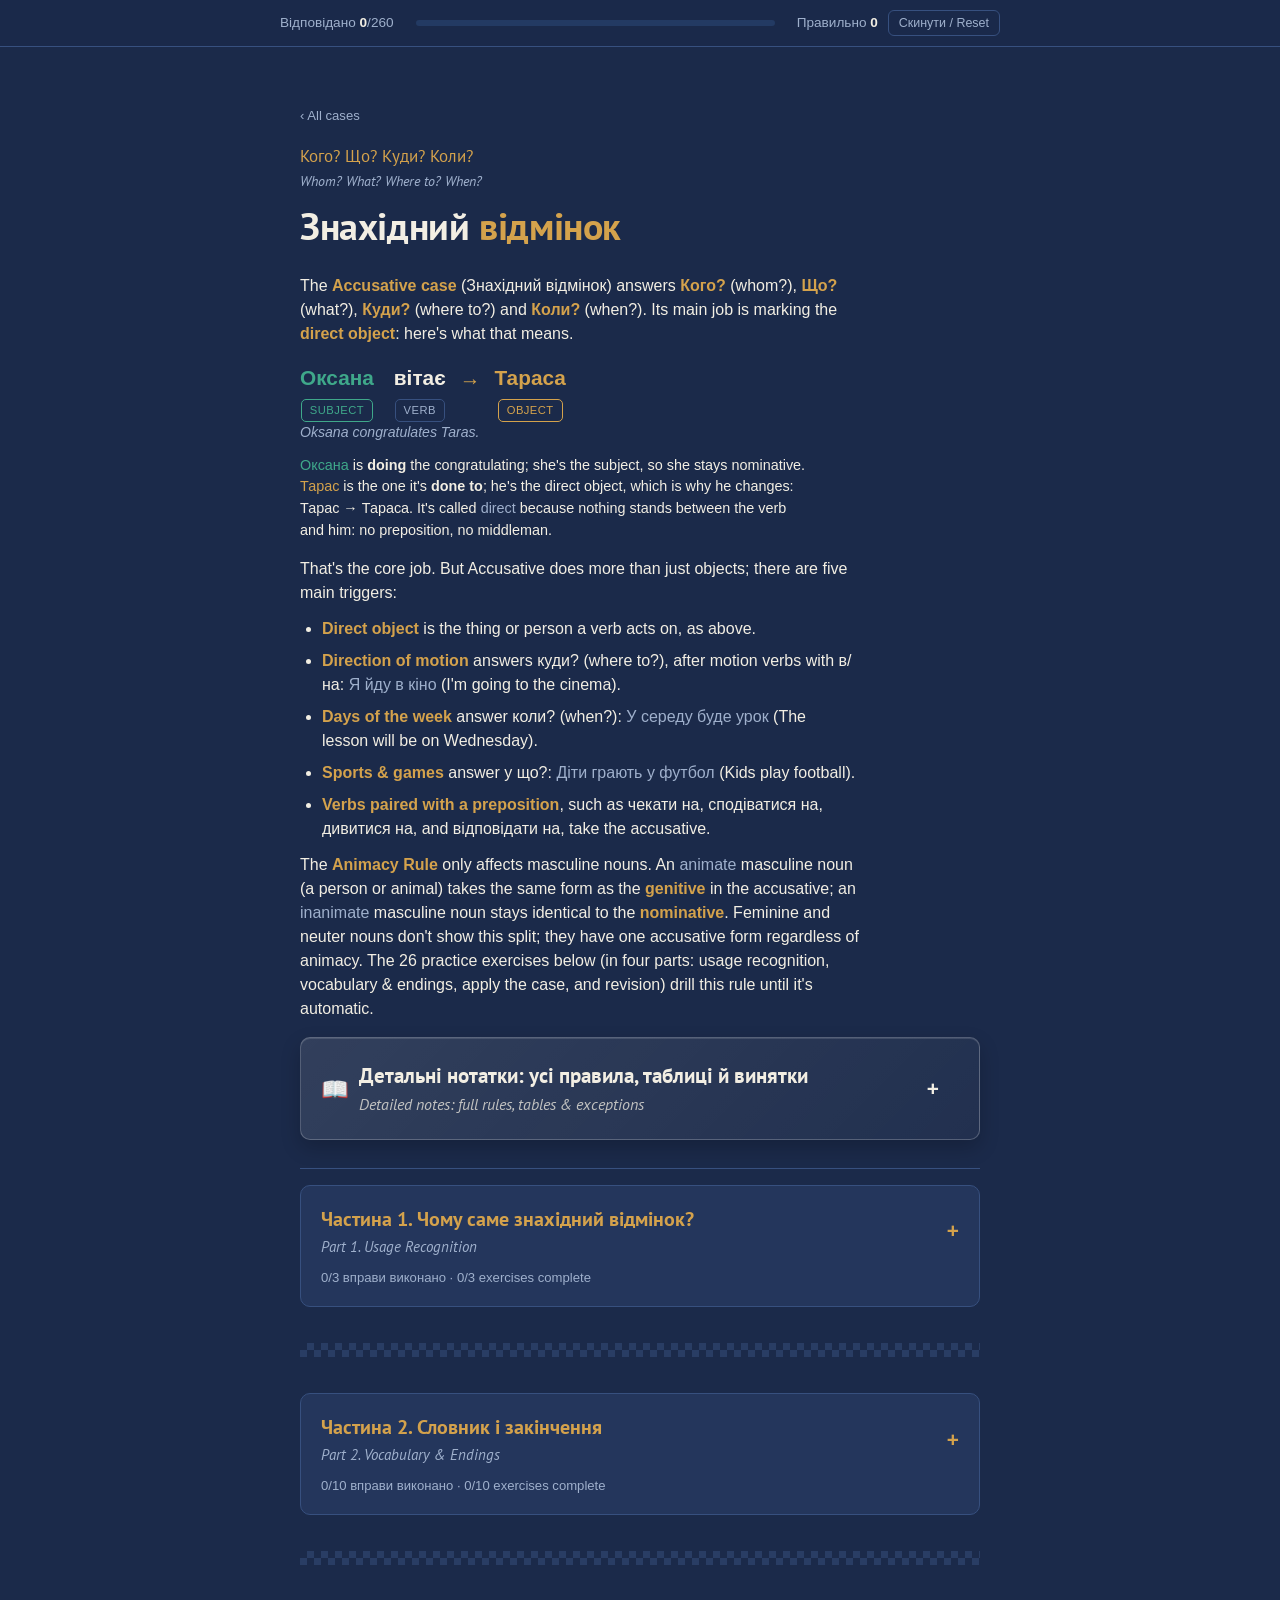
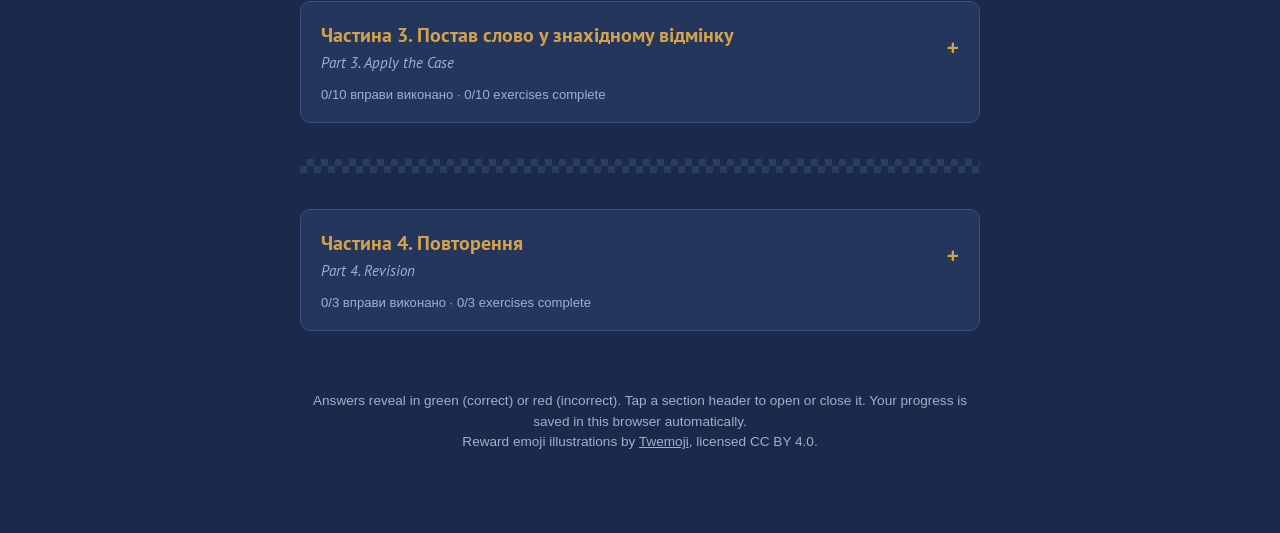
==== commit b25a1529: "Replace reward emoji with local Twemoji/flag SVGs and reframe rewards.html as a tone guide" ====
--- a/accusative_case.html
+++ b/accusative_case.html
@@ -63,7 +63,7 @@
 animacy. The 26 practice exercises below (in four parts: usage recognition, vocabulary &amp; endings, apply the
 case, and revision) drill this rule until it's automatic.</p>
 </div>
-    <details class="notes-details">
+    <details class="notes-details" data-state-key="notes">
       <summary><span class="notes-icon">📖</span><span class="title-block"><span class="bi-title-uk">Детальні нотатки: усі правила, таблиці й винятки</span><span class="bi-title-en">Detailed notes: full rules, tables &amp; exceptions</span></span></summary>
       <div class="detail-body">
 <h3>Singular endings by gender</h3>
@@ -152,7 +152,7 @@
   </div>
 
   <div id="sections"></div>
-  <footer>Answers reveal in green (correct) or red (incorrect). Tap a section header to open or close it. Your progress is saved in this browser automatically.</footer>
+  <footer>Answers reveal in green (correct) or red (incorrect). Tap a section header to open or close it. Your progress is saved in this browser automatically.<br>Reward emoji illustrations by <a href="https://github.com/jdecked/twemoji" style="color:#9FB0CC">Twemoji</a>, licensed CC BY 4.0.</footer>
 </div>
 
 </div>
@@ -161,6 +161,7 @@
 const DATA = {"revisionWrapperTitle": "<span class=\"title-block\"><span class=\"bi-title-uk\">Частина 4. Повторення</span><span class=\"bi-title-en\">Part 4. Revision</span></span>", "revisionExercises": [{"title": "<span class=\"title-block\"><span class=\"bi-title-uk\">Вправа 4.1. Знайди слово у знахідному відмінку</span><span class=\"bi-title-en\">Exercise 4.1. Find the Accusative Word</span></span>", "items": [{"mode": "correct", "tokens": ["Я", "бачу", "брата."], "target": 2, "en": "I see my brother.", "why": {"opts": ["Direct object, inanimate", "Direct object, animate", "Direction", "Sport"], "correct": 1, "explain": "брата is an <b>animate</b> <b>direct object</b> (genitive form)."}, "revealNote": "", "noteLabel": ""}, {"mode": "correct", "tokens": ["Вона", "читає", "книгу."], "target": 2, "en": "She reads a book.", "why": {"opts": ["Direct object, inanimate", "Direction", "Day of week", "Direct object, animate"], "correct": 0, "explain": "книгу is an <b>inanimate</b> <b>direct object</b>; feminine -а → -у."}, "revealNote": "", "noteLabel": ""}, {"mode": "correct", "tokens": ["Ми", "будуємо", "дім."], "target": 2, "en": "We are building a house.", "why": {"opts": ["Direction", "Direct object, animate", "Direct object, inanimate", "Sport"], "correct": 2, "explain": "дім is an <b>inanimate</b> <b>direct object</b>, matching the nominative."}, "revealNote": "", "noteLabel": ""}, {"mode": "correct", "tokens": ["Він", "годує", "кота."], "target": 2, "en": "He is feeding the cat.", "why": {"opts": ["Direct object, inanimate", "Direct object, animate", "Direction", "Verb + preposition"], "correct": 1, "explain": "кота is an <b>animate</b> <b>direct object</b> (genitive form)."}, "revealNote": "", "noteLabel": ""}, {"mode": "correct", "tokens": ["У", "середу", "ми", "йдемо", "в", "кіно."], "target": 1, "en": "On Wednesday we're going to the cinema.", "why": {"opts": ["Direction", "Day of week", "Sport", "Direct object"], "correct": 1, "explain": "Days of the week answering коли? are accusative."}, "revealNote": "", "noteLabel": ""}, {"mode": "correct", "tokens": ["Діти", "грають", "у", "футбол."], "target": 3, "en": "The children play football.", "why": {"opts": ["Sport/game", "Direction", "Day of week", "Direct object"], "correct": 0, "explain": "Games/sports take у + accusative (unchanged, <b>inanimate</b>)."}, "revealNote": "", "noteLabel": ""}, {"mode": "correct", "tokens": ["Вона", "чекає", "на", "поїзд."], "target": 3, "en": "She is waiting for the train.", "why": {"opts": ["Direct object", "Sport", "Verb + preposition", "Direction"], "correct": 2, "explain": "чекати на is a verb+preposition combination requiring the accusative."}, "revealNote": "", "noteLabel": ""}, {"mode": "correct", "tokens": ["Мене", "звати", "Оксана."], "target": 0, "en": "My name is Oksana.", "why": {"opts": ["Direct object", "Fixed idiom using accusative pronoun", "Direction", "Sport"], "correct": 1, "explain": "«мене звати» is a set construction using the accusative pronoun."}, "revealNote": "", "noteLabel": ""}, {"mode": "correct", "tokens": ["Студенти", "люблять", "свого", "вчителя."], "target": 3, "en": "Students love their teacher.", "why": {"opts": ["Direct object, inanimate", "Direction", "Direct object, animate", "Sport"], "correct": 2, "explain": "вчителя is an <b>animate</b> <b>direct object</b> (genitive form)."}, "revealNote": "", "noteLabel": ""}, {"mode": "correct", "tokens": ["Ми", "відвідали", "три", "великі", "міста."], "target": 4, "en": "We visited three big cities.", "why": {"opts": ["Direct object, animate", "Direction", "Direct object, inanimate plural", "Day of week"], "correct": 2, "explain": "Inanimate plural direct objects match the nominative plural."}, "revealNote": "", "noteLabel": ""}]}, {"title": "<span class=\"title-block\"><span class=\"bi-title-uk\">Вправа 4.2. Знайди помилку</span><span class=\"bi-title-en\">Exercise 4.2. Find the Mistake</span></span>", "items": [{"mode": "error", "tokens": ["Я", "бачу", "брат."], "target": 2, "en": "I see my brother. (as written, find the error)", "why": {"opts": ["This sentence is correct", "Animate direct objects need genitive form: брата", "Animate direct objects need nominative", "бачу needs a different verb"], "correct": 1, "explain": "брат is <b>animate</b>, so the accusative should match the genitive: брата."}, "revealNote": "Correct form: брата", "noteLabel": ""}, {"mode": "error", "tokens": ["Вона", "читає", "книга."], "target": 2, "en": "She reads a book. (as written, find the error)", "why": {"opts": ["Feminine -а needs -у in accusative: книгу", "This sentence is correct", "книга needs genitive", "читає needs a different verb"], "correct": 0, "explain": "Direct <b>object</b>, feminine -а should become -у: книгу."}, "revealNote": "Correct form: книгу", "noteLabel": ""}, {"mode": "error", "tokens": ["Він", "годує", "кіт."], "target": 2, "en": "He is feeding the cat. (as written, find the error)", "why": {"opts": ["This sentence is correct", "Animate direct objects need genitive form: кота", "кіт needs nominative", "годує needs a different verb"], "correct": 1, "explain": "кіт is <b>animate</b>, so the accusative should match the genitive: кота."}, "revealNote": "Correct form: кота", "noteLabel": ""}, {"mode": "error", "tokens": ["У", "середа", "ми", "йдемо", "в", "кіно."], "target": 1, "en": "On Wednesday we're going to the cinema. (as written, find the error)", "why": {"opts": ["Days of the week need accusative: середу", "This sentence is correct", "середа needs genitive", "йдемо needs a different verb"], "correct": 0, "explain": "Days of the week answering коли? take the accusative: середа should be середу."}, "revealNote": "Correct form: середу", "noteLabel": ""}, {"mode": "error", "tokens": ["Діти", "грають", "у", "футболу."], "target": 3, "en": "The children play football. (as written, find the error)", "why": {"opts": ["This sentence is correct", "Sports stay unchanged (inanimate): футбол", "Sports need genitive", "грають needs a different verb"], "correct": 1, "explain": "футбол is <b>inanimate</b> and stays unchanged; футболу looks like a genitive ending that doesn't belong here."}, "revealNote": "Correct form: футбол", "noteLabel": ""}, {"mode": "error", "tokens": ["Вона", "чекає", "на", "поїзда."], "target": 3, "en": "She is waiting for the train. (as written, find the error)", "why": {"opts": ["поїзд stays unchanged (inanimate)", "This sentence is correct", "поїзда needs nominative", "чекає needs a different verb"], "correct": 0, "explain": "поїзд is <b>inanimate</b> and stays unchanged; поїзда looks like an <b>animate</b>/genitive ending that doesn't belong here."}, "revealNote": "Correct form: поїзд", "noteLabel": ""}, {"mode": "error", "tokens": ["Мене", "звати", "Оксану."], "target": 2, "en": "My name is Oksana. (as written, find the error)", "why": {"opts": ["This sentence is correct", "The name stays nominative: Оксана", "Оксану needs genitive", "звати needs a different pronoun"], "correct": 1, "explain": "In «мене звати», the pronoun мене is accusative but the name itself stays nominative: Оксана, not Оксану."}, "revealNote": "Correct form: Оксана", "noteLabel": ""}, {"mode": "error", "tokens": ["Студенти", "люблять", "свого", "вчитель."], "target": 3, "en": "Students love their teacher. (as written, find the error)", "why": {"opts": ["Animate direct objects need genitive form: вчителя", "This sentence is correct", "вчитель needs nominative", "люблять needs a different verb"], "correct": 0, "explain": "вчитель is <b>animate</b>, so the accusative should match the genitive: вчителя."}, "revealNote": "Correct form: вчителя", "noteLabel": ""}, {"mode": "error", "tokens": ["Ми", "відвідали", "три", "великі", "місто."], "target": 4, "en": "We visited three big cities. (as written, find the error)", "why": {"opts": ["This sentence is correct", "Plural direct objects need singular form", "Plural inanimate direct objects match nominative plural: міста", "місто needs genitive"], "correct": 2, "explain": "With три (plural), the noun must be plural too: місто should be міста."}, "revealNote": "Correct form: міста", "noteLabel": ""}, {"mode": "error", "tokens": ["Він", "бачить", "кінь."], "target": 2, "en": "He sees the horse. (as written, find the error)", "why": {"opts": ["This sentence is correct", "Animate direct objects need genitive form: коня", "кінь needs nominative", "бачить needs a different verb"], "correct": 1, "explain": "кінь is <b>animate</b>, so the accusative should match the genitive: коня."}, "revealNote": "Correct form: коня", "noteLabel": ""}]}, {"title": "<span class=\"title-block\"><span class=\"bi-title-uk\">Вправа 4.3. Підмет-пастка: істота не завжди означає знахідний!</span><span class=\"bi-title-en\">Exercise 4.3. Subject Trap: Animate Doesn't Always Mean Accusative!</span></span>", "items": [{"mode": "trick", "tokens": ["Лікар", "оглядає", "пацієнта."], "target": 2, "en": "The doctor examines the patient.", "why": {"opts": ["Лікар is the subject, so it stays nominative", "This should be genitive: лікаря", "No rule applies here", "The animacy rule applies to Лікар too"], "correct": 0, "explain": "The <b>animacy rule</b> only affects the <b>object</b>. Лікар is the <b>subject</b> here, so it stays nominative; пацієнта is the real accusative word."}, "revealNote": "", "noteLabel": "Немає знахідного тут / No accusative here"}, {"mode": "trick", "tokens": ["Кіт", "ловить", "мишу."], "target": 2, "en": "The cat catches the mouse.", "why": {"opts": ["No rule applies here", "This should be genitive: кота", "Кіт is the subject, so it stays nominative", "The animacy rule applies to Кіт too"], "correct": 2, "explain": "Кіт is the <b>subject</b>, so it stays nominative; мишу is the accusative <b>object</b>."}, "revealNote": "", "noteLabel": "Немає знахідного тут / No accusative here"}, {"mode": "trick", "tokens": ["Студент", "читає", "книгу."], "target": 2, "en": "The student reads a book.", "why": {"opts": ["This should be genitive: студента", "The animacy rule applies to Студент too", "No rule applies here", "Студент is the subject, so it stays nominative"], "correct": 3, "explain": "Студент is the <b>subject</b>, so it stays nominative; книгу is the accusative <b>object</b>."}, "revealNote": "", "noteLabel": "Немає знахідного тут / No accusative here"}, {"mode": "trick", "tokens": ["Президент", "підписав", "закон."], "target": 2, "en": "The president signed the law.", "why": {"opts": ["Президент is the subject, so it stays nominative", "No rule applies here", "This should be genitive: президента", "The animacy rule applies to Президент too"], "correct": 0, "explain": "Президент is the <b>subject</b>, so it stays nominative."}, "revealNote": "", "noteLabel": "Немає знахідного тут / No accusative here"}, {"mode": "trick", "tokens": ["Водій", "веде", "машину."], "target": 2, "en": "The driver is driving the car.", "why": {"opts": ["The animacy rule applies to Водій too", "No rule applies here", "This should be genitive: водія", "Водій is the subject, so it stays nominative"], "correct": 3, "explain": "Водій is the <b>subject</b>, so it stays nominative; машину is the accusative <b>object</b>."}, "revealNote": "", "noteLabel": "Немає знахідного тут / No accusative here"}, {"mode": "trick", "tokens": ["Друг", "телефонує", "мені", "щодня."], "target": 4, "en": "A friend calls me every day.", "why": {"opts": ["This should be genitive: друга", "Друг is the subject, so it stays nominative", "No rule applies here", "The animacy rule applies to Друг too"], "correct": 1, "explain": "Друг is the <b>subject</b>, so it stays nominative."}, "revealNote": "", "noteLabel": "Немає знахідного тут / No accusative here"}, {"mode": "trick", "tokens": ["Учитель", "пояснює", "тему."], "target": 2, "en": "The teacher explains the topic.", "why": {"opts": ["No rule applies here", "The animacy rule applies to Учитель too", "Учитель is the subject, so it stays nominative", "This should be genitive: учителя"], "correct": 2, "explain": "Учитель is the <b>subject</b>, so it stays nominative; тему is the accusative <b>object</b>."}, "revealNote": "", "noteLabel": "Немає знахідного тут / No accusative here"}, {"mode": "trick", "tokens": ["Актор", "грає", "головну", "роль."], "target": 3, "en": "The actor plays the leading role.", "why": {"opts": ["This should be genitive: актора", "Актор is the subject, so it stays nominative", "The animacy rule applies to Актор too", "No rule applies here"], "correct": 1, "explain": "Актор is the <b>subject</b>, so it stays nominative; роль is the accusative <b>object</b>."}, "revealNote": "", "noteLabel": "Немає знахідного тут / No accusative here"}, {"mode": "trick", "tokens": ["Пес", "охороняє", "двір."], "target": 2, "en": "The dog guards the yard.", "why": {"opts": ["No rule applies here", "This should be genitive: пса", "The animacy rule applies to Пес too", "Пес is the subject, so it stays nominative"], "correct": 3, "explain": "Пес is the <b>subject</b>, so it stays nominative; двір is the accusative <b>object</b>."}, "revealNote": "", "noteLabel": "Немає знахідного тут / No accusative here"}, {"mode": "trick", "tokens": ["Кінь", "біжить", "полем."], "target": 3, "en": "The horse runs across the field.", "why": {"opts": ["This should be genitive: коня", "Кінь is the subject, so it stays nominative", "No rule applies here", "The animacy rule applies to Кінь too"], "correct": 1, "explain": "Кінь is the <b>subject</b>, so it stays nominative (полем here is a separate instrumental form, not accusative)."}, "revealNote": "", "noteLabel": "Немає знахідного тут / No accusative here"}]}], "vocabWrapperTitle": "<span class=\"title-block\"><span class=\"bi-title-uk\">Частина 2. Словник і закінчення</span><span class=\"bi-title-en\">Part 2. Vocabulary &amp; Endings</span></span>", "vocabExercises": [{"title": "<span class=\"title-block\"><span class=\"bi-title-uk\">Вправа 2.1. Основи: іменники жіночого роду</span><span class=\"bi-title-en\">Exercise 2.1. Foundations: Feminine Nouns</span></span>", "desc": "Regular feminine -а and -я nouns, singular. This pattern never changes, animate or not.", "items": [{"word": "книга", "meaning": "book", "dmeanings": ["door", "tree", "cloud"], "answer": "книгу", "dforms": ["книга", "книзі", "книгою"], "explain": "Feminine -а nouns take -у in the accusative: книга → книгу."}, {"word": "машина", "meaning": "car", "dmeanings": ["house", "mountain", "song"], "answer": "машину", "dforms": ["машина", "машині", "машиною"], "explain": "Feminine -а: машина → машину."}, {"word": "сестра", "meaning": "sister", "dmeanings": ["brother", "forest", "winter"], "answer": "сестру", "dforms": ["сестра", "сестрі", "сестрою"], "explain": "Feminine -а: сестра → сестру."}, {"word": "кава", "meaning": "coffee", "dmeanings": ["tea", "bread", "milk"], "answer": "каву", "dforms": ["кава", "каві", "кавою"], "explain": "Feminine -а: кава → каву."}, {"word": "пісня", "meaning": "song", "dmeanings": ["book", "river", "cloud"], "answer": "пісню", "dforms": ["пісня", "пісні", "піснею"], "explain": "Feminine -я nouns take -ю: пісня → пісню."}, {"word": "земля", "meaning": "land / earth", "dmeanings": ["sky", "water", "fire"], "answer": "землю", "dforms": ["земля", "землі", "землею"], "explain": "Feminine -я: земля → землю."}, {"word": "вишня", "meaning": "cherry", "dmeanings": ["apple", "pear", "plum"], "answer": "вишню", "dforms": ["вишня", "вишні", "вишнею"], "explain": "Feminine -я: вишня → вишню."}, {"word": "родина", "meaning": "family", "dmeanings": ["friend", "city", "job"], "answer": "родину", "dforms": ["родина", "родині", "родиною"], "explain": "Feminine -а: родина → родину."}, {"word": "дорога", "meaning": "road", "dmeanings": ["bridge", "river", "field"], "answer": "дорогу", "dforms": ["дорога", "дорозі", "дорогою"], "explain": "Feminine -а: дорога → дорогу."}, {"word": "праця", "meaning": "work / labor", "dmeanings": ["rest", "play", "sleep"], "answer": "працю", "dforms": ["праця", "праці", "працею"], "explain": "Feminine -я: праця → працю."}]}, {"title": "<span class=\"title-block\"><span class=\"bi-title-uk\">Вправа 2.2. Середній і жіночий рід: правило «без змін»</span><span class=\"bi-title-en\">Exercise 2.2. Neuter & More Feminine: The 'Unchanged' Rule</span></span>", "desc": "Neuter nouns, and feminine -ь / consonant nouns, stay exactly the same in the accusative as in the nominative.", "items": [{"word": "вікно", "meaning": "window", "dmeanings": ["door", "wall", "roof"], "answer": "вікно", "dforms": ["вікна", "вікну", "вікном"], "explain": "Neuter nouns are unchanged in the accusative: вікно → вікно."}, {"word": "місто", "meaning": "city", "dmeanings": ["village", "country", "street"], "answer": "місто", "dforms": ["міста", "місту", "містом"], "explain": "Neuter unchanged: місто → місто."}, {"word": "яблуко", "meaning": "apple", "dmeanings": ["pear", "grape", "plum"], "answer": "яблуко", "dforms": ["яблука", "яблуку", "яблуком"], "explain": "Neuter unchanged: яблуко → яблуко."}, {"word": "молоко", "meaning": "milk", "dmeanings": ["water", "juice", "tea"], "answer": "молоко", "dforms": ["молока", "молоку", "молоком"], "explain": "Neuter unchanged: молоко → молоко."}, {"word": "серце", "meaning": "heart", "dmeanings": ["hand", "head", "eye"], "answer": "серце", "dforms": ["серця", "серцю", "серцем"], "explain": "Neuter -е is also unchanged: серце → серце."}, {"word": "сіль", "meaning": "salt", "dmeanings": ["sugar", "pepper", "rice"], "answer": "сіль", "dforms": ["солі", "солю", "сіллю"], "explain": "Feminine -ь nouns are unchanged in the accusative: сіль → сіль."}, {"word": "ніч", "meaning": "night", "dmeanings": ["day", "morning", "noon"], "answer": "ніч", "dforms": ["ночі", "ночами", "ніччю"], "explain": "Feminine consonant-stem nouns stay unchanged: ніч → ніч."}, {"word": "річ", "meaning": "thing", "dmeanings": ["idea", "word", "name"], "answer": "річ", "dforms": ["речі", "речами", "річчю"], "explain": "Same pattern: річ → річ (unchanged)."}, {"word": "подорож", "meaning": "trip / journey", "dmeanings": ["work", "rest", "dream"], "answer": "подорож", "dforms": ["подорожі", "подорожами", "подорожжю"], "explain": "Same pattern: подорож → подорож (unchanged)."}, {"word": "любов", "meaning": "love", "dmeanings": ["hate", "fear", "joy"], "answer": "любов", "dforms": ["любові", "любовями", "любов'ю"], "explain": "Same pattern: любов → любов (unchanged)."}]}, {"title": "<span class=\"title-block\"><span class=\"bi-title-uk\">Вправа 2.3. Правило істот: неістоти чоловічого роду</span><span class=\"bi-title-en\">Exercise 2.3. Animacy Rule: Inanimate Masculine</span></span>", "desc": "The single most important accusative rule: inanimate masculine nouns match the nominative exactly.", "items": [{"word": "стіл", "meaning": "table", "dmeanings": ["chair", "door", "window"], "answer": "стіл", "dforms": ["стола", "столу", "столом"], "explain": "Animacy rule: <b>inanimate</b> masculine nouns match the nominative: стіл → стіл."}, {"word": "дім", "meaning": "house", "dmeanings": ["car", "city", "street"], "answer": "дім", "dforms": ["дому", "домом", "домі"], "explain": "Inanimate: дім → дім."}, {"word": "телефон", "meaning": "phone", "dmeanings": ["radio", "camera", "computer"], "answer": "телефон", "dforms": ["телефону", "телефоном", "телефонові"], "explain": "Inanimate: телефон → телефон."}, {"word": "хліб", "meaning": "bread", "dmeanings": ["milk", "water", "meat"], "answer": "хліб", "dforms": ["хліба", "хлібом", "хлібові"], "explain": "Inanimate: хліб → хліб."}, {"word": "ліс", "meaning": "forest", "dmeanings": ["mountain", "river", "field"], "answer": "ліс", "dforms": ["лісу", "лісом", "лісові"], "explain": "Inanimate: ліс → ліс."}, {"word": "потяг", "meaning": "train", "dmeanings": ["bus", "car", "plane"], "answer": "потяг", "dforms": ["потяга", "потягом", "потягові"], "explain": "Inanimate: потяг → потяг."}, {"word": "диван", "meaning": "sofa", "dmeanings": ["chair", "table", "bed"], "answer": "диван", "dforms": ["дивана", "диваном", "диванові"], "explain": "Inanimate: диван → диван."}, {"word": "телевізор", "meaning": "TV", "dmeanings": ["radio", "phone", "computer"], "answer": "телевізор", "dforms": ["телевізора", "телевізором", "телевізорові"], "explain": "Inanimate: телевізор → телевізор."}, {"word": "сад", "meaning": "garden", "dmeanings": ["park", "forest", "field"], "answer": "сад", "dforms": ["саду", "садом", "садові"], "explain": "Inanimate: сад → сад."}, {"word": "міст", "meaning": "bridge", "dmeanings": ["road", "river", "tunnel"], "answer": "міст", "dforms": ["моста", "мостом", "мостові"], "explain": "Inanimate: міст → міст."}]}, {"title": "<span class=\"title-block\"><span class=\"bi-title-uk\">Вправа 2.4. Правило істот: істоти чоловічого роду</span><span class=\"bi-title-en\">Exercise 2.4. Animacy Rule: Animate Masculine</span></span>", "desc": "The flip side: animate masculine nouns (people, animals) take the genitive form instead of the nominative.", "items": [{"word": "брат", "meaning": "brother", "dmeanings": ["sister", "friend", "father"], "answer": "брата", "dforms": ["брат", "братові", "братом"], "explain": "Animacy rule: <b>animate</b> masculine nouns take the genitive form: брат → брата."}, {"word": "друг", "meaning": "friend", "dmeanings": ["enemy", "stranger", "teacher"], "answer": "друга", "dforms": ["друг", "другові", "другом"], "explain": "Animate: друг → друга."}, {"word": "лев", "meaning": "lion", "dmeanings": ["tiger", "bear", "wolf"], "answer": "лева", "dforms": ["лев", "левові", "левом"], "explain": "Animate: лев → лева."}, {"word": "кіт", "meaning": "cat", "dmeanings": ["dog", "mouse", "bird"], "answer": "кота", "dforms": ["кіт", "котові", "котом"], "explain": "Animate + і↔о alternation: кіт → кота."}, {"word": "кінь", "meaning": "horse", "dmeanings": ["cow", "pig", "sheep"], "answer": "коня", "dforms": ["кінь", "коню", "конем"], "explain": "Animate + alternation: кінь → коня."}, {"word": "лікар", "meaning": "doctor", "dmeanings": ["patient", "nurse", "teacher"], "answer": "лікаря", "dforms": ["лікар", "лікарю", "лікарем"], "explain": "Animate: лікар → лікаря."}, {"word": "студент", "meaning": "student", "dmeanings": ["teacher", "professor", "pupil"], "answer": "студента", "dforms": ["студент", "студенту", "студентом"], "explain": "Animate: студент → студента."}, {"word": "президент", "meaning": "president", "dmeanings": ["king", "minister", "mayor"], "answer": "президента", "dforms": ["президент", "президенту", "президентом"], "explain": "Animate: президент → президента."}, {"word": "водій", "meaning": "driver", "dmeanings": ["passenger", "pilot", "mechanic"], "answer": "водія", "dforms": ["водій", "водієві", "водієм"], "explain": "Animate -ій noun: водій → водія."}, {"word": "Андрій", "meaning": "man's name (Andriy)", "dmeanings": ["city", "river", "season"], "answer": "Андрія", "dforms": ["Андрій", "Андрієві", "Андрієм"], "explain": "Animate name: Андрій → Андрія (same form as the genitive)."}]}, {"title": "<span class=\"title-block\"><span class=\"bi-title-uk\">Вправа 2.5. Множина: неістоти</span><span class=\"bi-title-en\">Exercise 2.5. Plural: Inanimate Nouns</span></span>", "desc": "Plural inanimate nouns of any gender match the nominative plural exactly.", "items": [{"word": "столи", "meaning": "tables (pl.)", "dmeanings": ["chairs", "doors", "windows"], "answer": "столи", "dforms": ["столів", "столам", "столами"], "explain": "Inanimate plural nouns match the nominative plural: столи → столи."}, {"word": "книги", "meaning": "books (pl.)", "dmeanings": ["pens", "notebooks", "letters"], "answer": "книги", "dforms": ["книг", "книгам", "книгами"], "explain": "Inanimate plural: книги → книги."}, {"word": "машини", "meaning": "cars (pl.)", "dmeanings": ["roads", "houses", "cities"], "answer": "машини", "dforms": ["машин", "машинам", "машинами"], "explain": "Inanimate plural: машини → машини."}, {"word": "вікна", "meaning": "windows (pl.)", "dmeanings": ["doors", "walls", "roofs"], "answer": "вікна", "dforms": ["вікон", "вікнам", "вікнами"], "explain": "Inanimate plural: вікна → вікна."}, {"word": "міста", "meaning": "cities (pl.)", "dmeanings": ["villages", "streets", "countries"], "answer": "міста", "dforms": ["міст", "містам", "містами"], "explain": "Inanimate plural: міста → міста."}, {"word": "дороги", "meaning": "roads (pl.)", "dmeanings": ["bridges", "rivers", "fields"], "answer": "дороги", "dforms": ["доріг", "дорогам", "дорогами"], "explain": "Inanimate plural: дороги → дороги."}, {"word": "яблука", "meaning": "apples (pl.)", "dmeanings": ["pears", "grapes", "plums"], "answer": "яблука", "dforms": ["яблук", "яблукам", "яблуками"], "explain": "Inanimate plural: яблука → яблука."}, {"word": "пісні", "meaning": "songs (pl.)", "dmeanings": ["books", "letters", "words"], "answer": "пісні", "dforms": ["пісень", "пісням", "піснями"], "explain": "Inanimate plural: пісні → пісні."}, {"word": "серця", "meaning": "hearts (pl.)", "dmeanings": ["hands", "heads", "eyes"], "answer": "серця", "dforms": ["сердець", "серцям", "серцями"], "explain": "Inanimate plural: серця → серця."}, {"word": "ночі", "meaning": "nights (pl.)", "dmeanings": ["days", "mornings", "evenings"], "answer": "ночі", "dforms": ["ночей", "ночам", "ночами"], "explain": "Inanimate plural: ночі → ночі."}]}, {"title": "<span class=\"title-block\"><span class=\"bi-title-uk\">Вправа 2.6. Множина: істоти чоловічого роду</span><span class=\"bi-title-en\">Exercise 2.6. Plural: Animate Masculine</span></span>", "desc": "Animate masculine plurals take the genitive plural form, same logic as the singular, extended.", "items": [{"word": "студенти", "meaning": "students (pl.)", "dmeanings": ["teachers", "pupils", "professors"], "answer": "студентів", "dforms": ["студенти", "студентам", "студентами"], "explain": "Animate masculine plural = genitive plural: студенти → студентів."}, {"word": "брати", "meaning": "brothers (pl.)", "dmeanings": ["sisters", "friends", "parents"], "answer": "братів", "dforms": ["брати", "братам", "братами"], "explain": "Animate plural: брати → братів."}, {"word": "друзі", "meaning": "friends (pl.)", "dmeanings": ["enemies", "strangers", "neighbours"], "answer": "друзів", "dforms": ["друзі", "друзям", "друзями"], "explain": "Animate plural: друзі → друзів."}, {"word": "коти", "meaning": "cats (pl.)", "dmeanings": ["dogs", "birds", "mice"], "answer": "котів", "dforms": ["коти", "котам", "котами"], "explain": "Animate plural: коти → котів."}, {"word": "коні", "meaning": "horses (pl.)", "dmeanings": ["cows", "pigs", "sheep"], "answer": "коней", "dforms": ["коні", "коням", "кіньми"], "explain": "Animate plural: коні → коней."}, {"word": "лікарі", "meaning": "doctors (pl.)", "dmeanings": ["nurses", "patients", "teachers"], "answer": "лікарів", "dforms": ["лікарі", "лікарям", "лікарями"], "explain": "Animate plural: лікарі → лікарів."}, {"word": "вчителі", "meaning": "teachers (pl.)", "dmeanings": ["students", "pupils", "professors"], "answer": "вчителів", "dforms": ["вчителі", "вчителям", "вчителями"], "explain": "Animate plural: вчителі → вчителів."}, {"word": "водії", "meaning": "drivers (pl.)", "dmeanings": ["passengers", "pilots", "mechanics"], "answer": "водіїв", "dforms": ["водії", "водіям", "водіями"], "explain": "Animate plural: водії → водіїв."}, {"word": "президенти", "meaning": "presidents (pl.)", "dmeanings": ["kings", "ministers", "mayors"], "answer": "президентів", "dforms": ["президенти", "президентам", "президентами"], "explain": "Animate plural: президенти → президентів."}, {"word": "солдати", "meaning": "soldiers (pl.)", "dmeanings": ["officers", "generals", "pilots"], "answer": "солдатів", "dforms": ["солдати", "солдатам", "солдатами"], "explain": "Animate plural: солдати → солдатів."}]}, {"title": "<span class=\"title-block\"><span class=\"bi-title-uk\">Вправа 2.7. Змішане повторення: усі роди й числа</span><span class=\"bi-title-en\">Exercise 2.7. Mixed Review: All Genders & Numbers</span></span>", "desc": "A shuffled recap combining animacy, gender and number, the full picture at once.", "items": [{"word": "хліб", "meaning": "bread", "dmeanings": ["milk", "meat", "fruit"], "answer": "хліб", "dforms": ["хліба", "хлібом", "хлібові"], "explain": "Recap: <b>inanimate</b> masculine = nominative: хліб → хліб."}, {"word": "брат", "meaning": "brother", "dmeanings": ["sister", "mother", "father"], "answer": "брата", "dforms": ["брат", "братові", "братом"], "explain": "Recap: <b>animate</b> masculine = genitive: брат → брата."}, {"word": "книга", "meaning": "book", "dmeanings": ["pen", "letter", "notebook"], "answer": "книгу", "dforms": ["книга", "книзі", "книгою"], "explain": "Recap: feminine -а → -у: книга → книгу."}, {"word": "вікно", "meaning": "window", "dmeanings": ["door", "wall", "roof"], "answer": "вікно", "dforms": ["вікна", "вікну", "вікном"], "explain": "Recap: neuter unchanged: вікно → вікно."}, {"word": "сіль", "meaning": "salt", "dmeanings": ["pepper", "sugar", "rice"], "answer": "сіль", "dforms": ["солі", "солю", "сіллю"], "explain": "Recap: feminine -ь unchanged: сіль → сіль."}, {"word": "кіт", "meaning": "cat", "dmeanings": ["dog", "mouse", "bird"], "answer": "кота", "dforms": ["кіт", "котові", "котом"], "explain": "Recap: <b>animate</b> + alternation: кіт → кота."}, {"word": "студенти", "meaning": "students (pl.)", "dmeanings": ["teachers", "pupils", "parents"], "answer": "студентів", "dforms": ["студенти", "студентам", "студентами"], "explain": "Recap: <b>animate</b> plural = genitive plural: студенти → студентів."}, {"word": "книги", "meaning": "books (pl.)", "dmeanings": ["letters", "pens", "notebooks"], "answer": "книги", "dforms": ["книг", "книгам", "книгами"], "explain": "Recap: <b>inanimate</b> plural = nominative plural: книги → книги."}, {"word": "водій", "meaning": "driver", "dmeanings": ["passenger", "pilot", "mechanic"], "answer": "водія", "dforms": ["водій", "водієві", "водієм"], "explain": "Recap: <b>animate</b> -ій: водій → водія."}, {"word": "місто", "meaning": "city", "dmeanings": ["village", "street", "country"], "answer": "місто", "dforms": ["міста", "місту", "містом"], "explain": "Recap: neuter unchanged: місто → місто."}]}, {"title": "<span class=\"title-block\"><span class=\"bi-title-uk\">Вправа 2.8. Напрямок, час і спорт</span><span class=\"bi-title-en\">Exercise 2.8. Direction, Time & Sport</span></span>", "desc": "The same noun forms, now in the contexts that trigger them: motion (куди?), days of the week (коли?), and games (у що?).", "items": [{"word": "школа", "meaning": "school", "dmeanings": ["hospital", "shop", "park"], "answer": "школу", "dforms": ["школа", "школі", "школою"], "explain": "Direction (куди?): motion verb + до/в/на + accusative: іду в школу."}, {"word": "робота", "meaning": "work / job", "dmeanings": ["rest", "school", "home"], "answer": "роботу", "dforms": ["робота", "роботі", "роботою"], "explain": "Direction: іду на роботу, accusative after на with a motion verb."}, {"word": "лікарня", "meaning": "hospital", "dmeanings": ["school", "shop", "church"], "answer": "лікарню", "dforms": ["лікарня", "лікарні", "лікарнею"], "explain": "Direction: їду в лікарню."}, {"word": "середа", "meaning": "Wednesday", "dmeanings": ["Monday", "Friday", "Sunday"], "answer": "середу", "dforms": ["середа", "середі", "середою"], "explain": "Days of the week answering коли? (when?) are accusative: середа → середу."}, {"word": "п'ятниця", "meaning": "Friday", "dmeanings": ["Tuesday", "Thursday", "Saturday"], "answer": "п'ятницю", "dforms": ["п'ятниця", "п'ятниці", "п'ятницею"], "explain": "Day of the week: п'ятниця → п'ятницю."}, {"word": "неділя", "meaning": "Sunday", "dmeanings": ["Monday", "Wednesday", "Saturday"], "answer": "неділю", "dforms": ["неділя", "неділі", "неділею"], "explain": "Day of the week: неділя → неділю."}, {"word": "футбол", "meaning": "football", "dmeanings": ["tennis", "chess", "swimming"], "answer": "футбол", "dforms": ["футболу", "футболом", "футболові"], "explain": "Sports/games take accusative after у: граю у футбол (unchanged, <b>inanimate</b>)."}, {"word": "хокей", "meaning": "hockey", "dmeanings": ["football", "boxing", "running"], "answer": "хокей", "dforms": ["хокею", "хокеєм", "хокеї"], "explain": "Sport: граю у хокей."}, {"word": "волейбол", "meaning": "volleyball", "dmeanings": ["basketball", "tennis", "golf"], "answer": "волейбол", "dforms": ["волейболу", "волейболом", "волейболові"], "explain": "Sport: граю у волейбол."}, {"word": "шахи", "meaning": "chess (plural-only)", "dmeanings": ["checkers", "cards", "dominoes"], "answer": "шахи", "dforms": ["шахів", "шахам", "шахами"], "explain": "Sports/games take accusative after у: граю у шахи (<b>inanimate</b> plural, unchanged)."}]}, {"title": "<span class=\"title-block\"><span class=\"bi-title-uk\">Вправа 2.9. Займенники та дієслова з прийменниками</span><span class=\"bi-title-en\">Exercise 2.9. Pronouns & Verb+Preposition Combos</span></span>", "desc": "Personal pronouns in the accusative, plus nouns used with the verb+preposition pattern (чекати на, сподіватися на).", "items": [{"word": "я", "meaning": "I", "dmeanings": ["you", "he", "we"], "answer": "мене", "dforms": ["я", "мені", "мною"], "explain": "я → мене in the accusative, identical to the genitive form."}, {"word": "ти", "meaning": "you (singular)", "dmeanings": ["I", "she", "they"], "answer": "тебе", "dforms": ["ти", "тобі", "тобою"], "explain": "ти → тебе."}, {"word": "він", "meaning": "he", "dmeanings": ["she", "we", "you"], "answer": "його", "dforms": ["він", "йому", "ним"], "explain": "він → його (becomes нього after a preposition)."}, {"word": "вона", "meaning": "she", "dmeanings": ["he", "they", "I"], "answer": "її", "dforms": ["вона", "їй", "нею"], "explain": "вона → її (becomes неї after a preposition)."}, {"word": "ми", "meaning": "we", "dmeanings": ["you", "they", "I"], "answer": "нас", "dforms": ["ми", "нам", "нами"], "explain": "ми → нас."}, {"word": "ви", "meaning": "you (plural)", "dmeanings": ["we", "he", "she"], "answer": "вас", "dforms": ["ви", "вам", "вами"], "explain": "ви → вас."}, {"word": "вони", "meaning": "they", "dmeanings": ["we", "you", "he"], "answer": "їх", "dforms": ["вони", "їм", "ними"], "explain": "вони → їх (becomes них after a preposition)."}, {"word": "поїзд", "meaning": "train", "dmeanings": ["bus", "plane", "car"], "answer": "поїзд", "dforms": ["поїзда", "поїздом", "поїзді"], "explain": "чекати на + accusative: чекаю на поїзд (<b>inanimate</b>, unchanged)."}, {"word": "відповідь", "meaning": "answer", "dmeanings": ["question", "idea", "word"], "answer": "відповідь", "dforms": ["відповіді", "відповіддю", "відповідях"], "explain": "Feminine -ь unchanged: відповідь → відповідь."}, {"word": "допомога", "meaning": "help", "dmeanings": ["advice", "gift", "answer"], "answer": "допомогу", "dforms": ["допомога", "допомозі", "допомогою"], "explain": "сподіватися на + accusative: сподіваюся на допомогу."}]}, {"title": "<span class=\"title-block\"><span class=\"bi-title-uk\">Вправа 2.10. Справжні винятки: складні випадки істот</span><span class=\"bi-title-en\">Exercise 2.10. Real Exceptions: Tricky Animacy</span></span>", "desc": "Ukrainian's animacy rule gets weird at the edges: corpses are animate, viruses aren't, and collectives of people are treated as objects.", "items": [{"word": "мрець", "meaning": "corpse / dead man", "dmeanings": ["ghost", "skeleton", "shadow"], "answer": "мерця", "dforms": ["мрець", "мерцеві", "мерцем"], "explain": "Grammatically <b>animate</b> despite being dead: мрець → мерця (takes the genitive form)."}, {"word": "вірус", "meaning": "virus", "dmeanings": ["bacteria", "cell", "germ"], "answer": "вірус", "dforms": ["вірусу", "вірусом", "вірусові"], "explain": "Despite naming a living thing, вірус is grammatically <b>inanimate</b>: вірус → вірус (unchanged)."}, {"word": "небіжчик", "meaning": "deceased person", "dmeanings": ["stranger", "neighbour", "guest"], "answer": "небіжчика", "dforms": ["небіжчик", "небіжчику", "небіжчиком"], "explain": "Grammatically <b>animate</b>: небіжчик → небіжчика."}, {"word": "народ", "meaning": "people / nation", "dmeanings": ["crowd", "group", "team"], "answer": "народ", "dforms": ["народу", "народом", "народові"], "explain": "Collective nouns like народ are grammatically <b>inanimate</b> even though they refer to people: народ → народ (unchanged)."}, {"word": "клас", "meaning": "class (group of students)", "dmeanings": ["school", "team", "group"], "answer": "клас", "dforms": ["класу", "класом", "класі"], "explain": "Collective noun: клас → клас (unchanged), even though it refers to a group of people."}, {"word": "труп", "meaning": "corpse (biological/medical term)", "dmeanings": ["body", "ghost", "grave"], "answer": "труп", "dforms": ["трупа", "трупом", "трупі"], "explain": "труп is treated as <b>inanimate</b>: труп → труп; contrast with мрець above, which is <b>animate</b>."}, {"word": "туз", "meaning": "ace (playing card)", "dmeanings": ["king", "queen", "joker"], "answer": "туз", "dforms": ["туза", "тузом", "тузі"], "explain": "Playing-card ranks are <b>inanimate</b>: туз → туз (unchanged)."}, {"word": "заєць", "meaning": "hare / rabbit", "dmeanings": ["fox", "wolf", "deer"], "answer": "зайця", "dforms": ["заєць", "зайцю", "зайцем"], "explain": "Animals are <b>animate</b>: заєць → зайця (note the fleeting е: заєць → зайця)."}, {"word": "натовп", "meaning": "crowd", "dmeanings": ["group", "team", "family"], "answer": "натовп", "dforms": ["натовпу", "натовпом", "натовпі"], "explain": "Collective noun: натовп → натовп (unchanged), like народ and клас."}, {"word": "дракон", "meaning": "dragon (mythical creature)", "dmeanings": ["wizard", "knight", "giant"], "answer": "дракона", "dforms": ["дракон", "дракону", "драконом"], "explain": "Mythical creatures are still grammatically <b>animate</b>: дракон → дракона."}]}], "fillWrapperTitle": "<span class=\"title-block\"><span class=\"bi-title-uk\">Частина 3. Постав слово у знахідному відмінку</span><span class=\"bi-title-en\">Part 3. Apply the Case</span></span>", "fillExercises": [{"title": "<span class=\"title-block\"><span class=\"bi-title-uk\">Вправа 3.1. Пряме доповнення: жіночий рід</span><span class=\"bi-title-en\">Exercise 3.1. Direct Object: Feminine Nouns</span></span>", "items": [{"uk": "Я читаю ____ (книга).", "en": "I am reading a book.", "answers": ["книгу"], "explain": "Direct <b>object</b>, feminine -а → -у.", "opts": ["книга", "книзі", "книгою"]}, {"uk": "Вона п'є ____ (кава) вранці.", "en": "She drinks coffee in the morning.", "answers": ["каву"], "explain": "Direct <b>object</b>, feminine -а → -у.", "opts": ["кава", "каві", "кавою"]}, {"uk": "Ми слухаємо ____ (пісня).", "en": "We are listening to a song.", "answers": ["пісню"], "explain": "Direct <b>object</b>, feminine -я → -ю.", "opts": ["пісня", "пісні", "піснею"]}, {"uk": "Він любить ____ (сестра).", "en": "He loves his sister.", "answers": ["сестру"], "explain": "Direct <b>object</b>, feminine -а → -у.", "opts": ["сестра", "сестрі", "сестрою"]}, {"uk": "Діти малюють ____ (машина).", "en": "The children are drawing a car.", "answers": ["машину"], "explain": "Direct <b>object</b>, feminine -а → -у.", "opts": ["машина", "машині", "машиною"]}, {"uk": "Вона поливає ____ (вишня).", "en": "She is watering the cherry tree.", "answers": ["вишню"], "explain": "Direct <b>object</b>, feminine -я → -ю.", "opts": ["вишня", "вишні", "вишнею"]}, {"uk": "Ми будуємо ____ (дорога).", "en": "We are building a road.", "answers": ["дорогу"], "explain": "Direct <b>object</b>, feminine -а → -у.", "opts": ["дорога", "дорозі", "дорогою"]}, {"uk": "Він цінує ____ (праця).", "en": "He values labour.", "answers": ["працю"], "explain": "Direct <b>object</b>, feminine -я → -ю.", "opts": ["праця", "праці", "працею"]}, {"uk": "Я обожнюю свою ____ (родина).", "en": "I adore my family.", "answers": ["родину"], "explain": "Direct <b>object</b>, feminine -а → -у.", "opts": ["родина", "родині", "родиною"]}, {"uk": "Вона любить ____ (земля) своїх предків.", "en": "She loves the land of her ancestors.", "answers": ["землю"], "explain": "Direct <b>object</b>, feminine -я → -ю.", "opts": ["земля", "землі", "землею"]}]}, {"title": "<span class=\"title-block\"><span class=\"bi-title-uk\">Вправа 3.2. Середній рід і незмінні форми</span><span class=\"bi-title-en\">Exercise 3.2. Neuter & Unchanged Forms</span></span>", "items": [{"uk": "Я мию ____ (вікно).", "en": "I am washing the window.", "answers": ["вікно"], "explain": "Neuter nouns are unchanged in the accusative.", "opts": ["вікна", "вікну", "вікном"]}, {"uk": "Ми відвідали ____ (місто).", "en": "We visited the city.", "answers": ["місто"], "explain": "Neuter unchanged.", "opts": ["міста", "місту", "містом"]}, {"uk": "Вона їсть ____ (яблуко).", "en": "She is eating an apple.", "answers": ["яблуко"], "explain": "Neuter unchanged.", "opts": ["яблука", "яблуку", "яблуком"]}, {"uk": "Він п'є ____ (молоко).", "en": "He is drinking milk.", "answers": ["молоко"], "explain": "Neuter unchanged.", "opts": ["молока", "молоку", "молоком"]}, {"uk": "Лікар слухає її ____ (серце).", "en": "The doctor is listening to her heart.", "answers": ["серце"], "explain": "Neuter unchanged.", "opts": ["серця", "серцю", "серцем"]}, {"uk": "Передай мені, будь ласка, ____ (сіль).", "en": "Pass me the salt, please.", "answers": ["сіль"], "explain": "Feminine -ь nouns are unchanged in the accusative.", "opts": ["солі", "солю", "сіллю"]}, {"uk": "Вона любить тиху ____ (ніч).", "en": "She loves the quiet night.", "answers": ["ніч"], "explain": "Feminine consonant-stem nouns are unchanged.", "opts": ["ночі", "ночами", "ніччю"]}, {"uk": "Поясни мені цю ____ (річ).", "en": "Explain this thing to me.", "answers": ["річ"], "explain": "Feminine consonant-stem nouns are unchanged.", "opts": ["речі", "речами", "річчю"]}, {"uk": "Вони згадують ту довгу ____ (подорож).", "en": "They recall that long journey.", "answers": ["подорож"], "explain": "Feminine consonant-stem nouns are unchanged.", "opts": ["подорожі", "подорожами", "подорожжю"]}, {"uk": "Він відчуває справжню ____ (любов).", "en": "He feels real love.", "answers": ["любов"], "explain": "Feminine consonant-stem nouns are unchanged.", "opts": ["любові", "любовями", "любов'ю"]}]}, {"title": "<span class=\"title-block\"><span class=\"bi-title-uk\">Вправа 3.3. Правило істот: неістоти</span><span class=\"bi-title-en\">Exercise 3.3. Animacy Rule: Inanimate</span></span>", "items": [{"uk": "Я бачу ____ (стіл) у кімнаті.", "en": "I see a table in the room.", "answers": ["стіл"], "explain": "Inanimate masculine = nominative form.", "opts": ["стола", "столу", "столом"]}, {"uk": "Вони купили новий ____ (диван).", "en": "They bought a new sofa.", "answers": ["диван"], "explain": "Inanimate masculine = nominative form.", "opts": ["дивана", "диваном", "диванові"]}, {"uk": "Він полагодив старий ____ (телефон).", "en": "He fixed the old phone.", "answers": ["телефон"], "explain": "Inanimate masculine = nominative form.", "opts": ["телефону", "телефоном", "телефонові"]}, {"uk": "Ми побудували великий ____ (дім).", "en": "We built a big house.", "answers": ["дім"], "explain": "Inanimate masculine = nominative form.", "opts": ["дому", "домом", "домі"]}, {"uk": "Вона їсть свіжий ____ (хліб).", "en": "She is eating fresh bread.", "answers": ["хліб"], "explain": "Inanimate masculine = nominative form.", "opts": ["хліба", "хлібом", "хлібові"]}, {"uk": "Туристи перейшли старий ____ (міст).", "en": "The tourists crossed the old bridge.", "answers": ["міст"], "explain": "Inanimate masculine = nominative form.", "opts": ["моста", "мостом", "мостові"]}, {"uk": "Ми посадили новий ____ (сад).", "en": "We planted a new garden.", "answers": ["сад"], "explain": "Inanimate masculine = nominative form.", "opts": ["саду", "садом", "садові"]}, {"uk": "Він дивиться на новий ____ (телевізор).", "en": "He is looking at the new TV.", "answers": ["телевізор"], "explain": "Inanimate masculine = nominative form.", "opts": ["телевізора", "телевізором", "телевізорові"]}, {"uk": "Ми чекаємо швидкий ____ (потяг).", "en": "We are waiting for the fast train.", "answers": ["потяг"], "explain": "Inanimate masculine = nominative form.", "opts": ["потяга", "потягом", "потягові"]}, {"uk": "Вони пройшли крізь темний ____ (ліс).", "en": "They walked through the dark forest.", "answers": ["ліс"], "explain": "Inanimate masculine = nominative form.", "opts": ["лісу", "лісом", "лісові"]}]}, {"title": "<span class=\"title-block\"><span class=\"bi-title-uk\">Вправа 3.4. Правило істот: істоти</span><span class=\"bi-title-en\">Exercise 3.4. Animacy Rule: Animate</span></span>", "items": [{"uk": "Я бачу свого ____ (брат) на подвір'ї.", "en": "I see my brother in the yard.", "answers": ["брата"], "explain": "Animate masculine = genitive form.", "opts": ["брат", "братові", "братом"]}, {"uk": "Вона зустріла старого ____ (друг).", "en": "She met an old friend.", "answers": ["друга"], "explain": "Animate masculine = genitive form.", "opts": ["друг", "другові", "другом"]}, {"uk": "Ми годуємо голодного ____ (кіт).", "en": "We are feeding the hungry cat.", "answers": ["кота"], "explain": "Animate masculine = genitive form.", "opts": ["кіт", "котові", "котом"]}, {"uk": "Хлопець осідлав молодого ____ (кінь).", "en": "The boy saddled the young horse.", "answers": ["коня"], "explain": "Animate masculine = genitive form.", "opts": ["кінь", "коню", "конем"]}, {"uk": "Пацієнт довіряє своєму ____ (лікар).", "en": "The patient trusts his doctor.", "answers": ["лікаря"], "explain": "Animate masculine = genitive form.", "opts": ["лікар", "лікарю", "лікарем"]}, {"uk": "Викладач хвалить кращого ____ (студент).", "en": "The professor praises the best student.", "answers": ["студента"], "explain": "Animate masculine = genitive form.", "opts": ["студент", "студенту", "студентом"]}, {"uk": "Народ обрав нового ____ (президент).", "en": "The people elected a new president.", "answers": ["президента"], "explain": "Animate masculine = genitive form.", "opts": ["президент", "президенту", "президентом"]}, {"uk": "Пасажири дякують уважному ____ (водій).", "en": "The passengers thank the attentive driver.", "answers": ["водія"], "explain": "Animate masculine = genitive form.", "opts": ["водій", "водієві", "водієм"]}, {"uk": "Я щойно зустрів ____ (Андрій) на вулиці.", "en": "I just met Andriy on the street.", "answers": ["Андрія"], "explain": "Animate masculine name = genitive form.", "opts": ["Андрій", "Андрієві", "Андрієм"]}, {"uk": "Мисливець побачив дикого ____ (лев) здалеку.", "en": "The hunter saw a wild lion from afar.", "answers": ["лева"], "explain": "Animate masculine = genitive form.", "opts": ["лев", "левові", "левом"]}]}, {"title": "<span class=\"title-block\"><span class=\"bi-title-uk\">Вправа 3.5. Множина: неістоти</span><span class=\"bi-title-en\">Exercise 3.5. Plural: Inanimate</span></span>", "items": [{"uk": "Ми переставили всі старі ____ (столи).", "en": "We rearranged all the old tables.", "answers": ["столи"], "explain": "Inanimate plural = nominative plural.", "opts": ["столів", "столам", "столами"]}, {"uk": "Вона прочитала обидві ____ (книги) за тиждень.", "en": "She read both books in a week.", "answers": ["книги"], "explain": "Inanimate plural = nominative plural.", "opts": ["книг", "книгам", "книгами"]}, {"uk": "Батьки помили нові ____ (вікна) у вихідні.", "en": "The parents washed the new windows over the weekend.", "answers": ["вікна"], "explain": "Inanimate plural = nominative plural.", "opts": ["вікон", "вікнам", "вікнами"]}, {"uk": "Мандрівники відвідали три великі ____ (міста).", "en": "The travellers visited three big cities.", "answers": ["міста"], "explain": "Inanimate plural = nominative plural.", "opts": ["міст", "містам", "містами"]}, {"uk": "Робітники полагодили всі старі ____ (дороги).", "en": "The workers repaired all the old roads.", "answers": ["дороги"], "explain": "Inanimate plural = nominative plural.", "opts": ["доріг", "дорогам", "дорогами"]}, {"uk": "Діти зібрали стиглі ____ (яблука) у саду.", "en": "The children picked ripe apples in the garden.", "answers": ["яблука"], "explain": "Inanimate plural = nominative plural.", "opts": ["яблук", "яблукам", "яблуками"]}, {"uk": "Вона знає напам'ять усі ці ____ (пісні).", "en": "She knows all these songs by heart.", "answers": ["пісні"], "explain": "Inanimate plural = nominative plural.", "opts": ["пісень", "пісням", "піснями"]}, {"uk": "Лікарі перевірили ____ (серця) усіх пацієнтів.", "en": "The doctors checked the hearts of all the patients.", "answers": ["серця"], "explain": "Inanimate plural = nominative plural.", "opts": ["сердець", "серцям", "серцями"]}, {"uk": "Ми не спали три довгі ____ (ночі).", "en": "We didn't sleep for three long nights.", "answers": ["ночі"], "explain": "Inanimate plural = nominative plural.", "opts": ["ночей", "ночам", "ночами"]}, {"uk": "Він продав свої старі ____ (машини).", "en": "He sold his old cars.", "answers": ["машини"], "explain": "Inanimate plural = nominative plural.", "opts": ["машин", "машинам", "машинами"]}]}, {"title": "<span class=\"title-block\"><span class=\"bi-title-uk\">Вправа 3.6. Множина: істоти чоловічого роду</span><span class=\"bi-title-en\">Exercise 3.6. Plural: Animate Masculine</span></span>", "items": [{"uk": "Ми запросили усіх наших ____ (студенти) на свято.", "en": "We invited all our students to the celebration.", "answers": ["студентів"], "explain": "Animate masculine plural = genitive plural.", "opts": ["студенти", "студентам", "студентами"]}, {"uk": "Вона любить своїх молодших ____ (брати).", "en": "She loves her younger brothers.", "answers": ["братів"], "explain": "Animate masculine plural = genitive plural.", "opts": ["брати", "братам", "братами"]}, {"uk": "Він давно не бачив старих ____ (друзі).", "en": "He hasn't seen his old friends in a long time.", "answers": ["друзів"], "explain": "Animate masculine plural = genitive plural.", "opts": ["друзі", "друзям", "друзями"]}, {"uk": "Сусіди годують бездомних ____ (коти).", "en": "The neighbours feed the stray cats.", "answers": ["котів"], "explain": "Animate masculine plural = genitive plural.", "opts": ["коти", "котам", "котами"]}, {"uk": "Ковбой об'їздив диких ____ (коні).", "en": "The cowboy broke in the wild horses.", "answers": ["коней"], "explain": "Animate masculine plural = genitive plural.", "opts": ["коні", "коням", "кіньми"]}, {"uk": "Лікарня найняла двох нових ____ (лікарі).", "en": "The hospital hired two new doctors.", "answers": ["лікарів"], "explain": "Animate masculine plural = genitive plural.", "opts": ["лікарі", "лікарям", "лікарями"]}, {"uk": "Школа шукає досвідчених ____ (вчителі).", "en": "The school is looking for experienced teachers.", "answers": ["вчителів"], "explain": "Animate masculine plural = genitive plural.", "opts": ["вчителі", "вчителям", "вчителями"]}, {"uk": "Компанія перевірила усіх своїх ____ (водії).", "en": "The company checked all its drivers.", "answers": ["водіїв"], "explain": "Animate masculine plural = genitive plural.", "opts": ["водії", "водіям", "водіями"]}, {"uk": "Країна обирала нових ____ (президенти) кожні п'ять років.", "en": "The country elected new presidents every five years.", "answers": ["президентів"], "explain": "Animate masculine plural = genitive plural.", "opts": ["президенти", "президентам", "президентами"]}, {"uk": "Генерал вишикував своїх ____ (солдати) на площі.", "en": "The general lined up his soldiers on the square.", "answers": ["солдатів"], "explain": "Animate masculine plural = genitive plural.", "opts": ["солдати", "солдатам", "солдатами"]}]}, {"title": "<span class=\"title-block\"><span class=\"bi-title-uk\">Вправа 3.7. Напрямок, час і спорт</span><span class=\"bi-title-en\">Exercise 3.7. Direction, Time & Sport</span></span>", "items": [{"uk": "Щоранку вона поспішає на ____ (робота) о восьмій.", "en": "Every morning she rushes to work at eight.", "answers": ["роботу"], "explain": "Direction (куди?) after a motion verb + на.", "opts": ["робота", "роботі", "роботою"]}, {"uk": "Після обіду діти йдуть у ____ (школа) на другу зміну.", "en": "After lunch, the children go to school for the second shift.", "answers": ["школу"], "explain": "Direction (куди?) after a motion verb + в.", "opts": ["школа", "школі", "школою"]}, {"uk": "Швидка допомога везла пораненого у ____ (лікарня).", "en": "The ambulance was taking the injured person to the hospital.", "answers": ["лікарню"], "explain": "Direction (куди?) after a motion verb + в.", "opts": ["лікарня", "лікарні", "лікарнею"]}, {"uk": "У ____ (середа) ми завжди зустрічаємося у кав'ярні.", "en": "On Wednesdays we always meet at the café.", "answers": ["середу"], "explain": "Days of the week answering коли? are accusative.", "opts": ["середа", "середі", "середою"]}, {"uk": "Увечері в ____ (п'ятниця) вулиці міста оживають.", "en": "On Friday evenings the city streets come alive.", "answers": ["п'ятницю"], "explain": "Days of the week answering коли? are accusative.", "opts": ["п'ятниця", "п'ятниці", "п'ятницею"]}, {"uk": "У ____ (неділя) уся родина збирається на обід.", "en": "On Sundays the whole family gathers for lunch.", "answers": ["неділю"], "explain": "Days of the week answering коли? are accusative.", "opts": ["неділя", "неділі", "неділею"]}, {"uk": "Хлопці щовихідних грають у ____ (футбол) на шкільному стадіоні.", "en": "The boys play football every weekend at the school stadium.", "answers": ["футбол"], "explain": "Sports/games take accusative after у (<b>inanimate</b>, unchanged).", "opts": ["футболу", "футболом", "футболові"]}, {"uk": "Взимку діти охоче грають у ____ (хокей) на замерзлому ставку.", "en": "In winter, children happily play hockey on the frozen pond.", "answers": ["хокей"], "explain": "Sports/games take accusative after у.", "opts": ["хокею", "хокеєм", "хокеї"]}, {"uk": "У спортзалі підлітки часто грають у ____ (волейбол) після уроків.", "en": "At the gym, teenagers often play volleyball after school.", "answers": ["волейбол"], "explain": "Sports/games take accusative after у.", "opts": ["волейболу", "волейболом", "волейболові"]}, {"uk": "Дідусь навчив онука грати у ____ (шахи) минулого літа.", "en": "Grandfather taught his grandson to play chess last summer.", "answers": ["шахи"], "explain": "Sports/games take accusative after у (plural-only noun, unchanged).", "opts": ["шахів", "шахам", "шахами"]}]}, {"title": "<span class=\"title-block\"><span class=\"bi-title-uk\">Вправа 3.8. Дієслова з прийменниками</span><span class=\"bi-title-en\">Exercise 3.8. Verb + Preposition</span></span>", "items": [{"uk": "Ми з нетерпінням чекаємо на ранковий ____ (поїзд).", "en": "We are impatiently waiting for the morning train.", "answers": ["поїзд"], "explain": "чекати на + accusative (<b>inanimate</b>, unchanged).", "opts": ["поїзда", "поїздом", "поїзді"]}, {"uk": "Учителька уважно вислухала його коротку ____ (відповідь).", "en": "The teacher carefully listened to his short answer.", "answers": ["відповідь"], "explain": "Direct <b>object</b>, feminine -ь unchanged.", "opts": ["відповіді", "відповіддю", "відповідях"]}, {"uk": "Вона щиро сподівається на швидку ____ (допомога).", "en": "She sincerely hopes for quick help.", "answers": ["допомогу"], "explain": "сподіватися на + accusative.", "opts": ["допомога", "допомозі", "допомогою"]}, {"uk": "Усі з тривогою дивляться на невідомий ____ (вірус).", "en": "Everyone anxiously looks at the unknown virus.", "answers": ["вірус"], "explain": "дивитися на + accusative; вірус is grammatically <b>inanimate</b>.", "opts": ["вірусу", "вірусом", "вірусові"]}, {"uk": "Лицар довго чекав на лютого ____ (дракон).", "en": "The knight waited a long time for the fierce dragon.", "answers": ["дракона"], "explain": "чекати на + accusative; дракон is <b>animate</b> (mythical creature).", "opts": ["дракон", "дракону", "драконом"]}, {"uk": "Мисливці обережно дивилися на сплячого ____ (лев).", "en": "The hunters cautiously watched the sleeping lion.", "answers": ["лева"], "explain": "дивитися на + accusative; лев is <b>animate</b>.", "opts": ["лев", "левові", "левом"]}, {"uk": "Вона сподівається зустріти доброго ____ (лікар) у новій клініці.", "en": "She hopes to meet a good doctor at the new clinic.", "answers": ["лікаря"], "explain": "Direct <b>object</b> of зустріти; лікар is <b>animate</b>.", "opts": ["лікар", "лікарю", "лікарем"]}, {"uk": "Усі з цікавістю чекали на нового ____ (президент).", "en": "Everyone was curiously waiting for the new president.", "answers": ["президента"], "explain": "чекати на + accusative; президент is <b>animate</b>.", "opts": ["президент", "президенту", "президентом"]}, {"uk": "Мандрівники з обережністю зайшли у темний ____ (ліс).", "en": "The travellers cautiously entered the dark forest.", "answers": ["ліс"], "explain": "Direction after a motion verb; ліс is <b>inanimate</b>, unchanged.", "opts": ["лісу", "лісом", "лісові"]}, {"uk": "Вона довго чекала на щиру ____ (відповідь) від нього.", "en": "She waited a long time for a sincere answer from him.", "answers": ["відповідь"], "explain": "чекати на + accusative; feminine -ь unchanged.", "opts": ["відповіді", "відповіддю", "відповідях"]}]}, {"title": "<span class=\"title-block\"><span class=\"bi-title-uk\">Вправа 3.9. Складні випадки істот</span><span class=\"bi-title-en\">Exercise 3.9. Animacy Edge Cases</span></span>", "items": [{"uk": "Археологи обережно підняли стародавнього ____ (мрець) із гробниці.", "en": "The archaeologists carefully lifted the ancient corpse from the tomb.", "answers": ["мерця"], "explain": "мрець is grammatically <b>animate</b> despite being dead.", "opts": ["мрець", "мерцеві", "мерцем"]}, {"uk": "Лабораторія нарешті виявила небезпечний ____ (вірус) у зразку.", "en": "The laboratory finally detected the dangerous virus in the sample.", "answers": ["вірус"], "explain": "вірус is grammatically <b>inanimate</b>.", "opts": ["вірусу", "вірусом", "вірусові"]}, {"uk": "Селяни поховали бідного ____ (небіжчик) на старому цвинтарі.", "en": "The villagers buried the poor deceased man in the old cemetery.", "answers": ["небіжчика"], "explain": "небіжчик is grammatically <b>animate</b>.", "opts": ["небіжчик", "небіжчику", "небіжчиком"]}, {"uk": "Уряд намагався заспокоїти розлючений ____ (народ).", "en": "The government tried to calm the enraged people.", "answers": ["народ"], "explain": "Collective nouns like народ are grammatically <b>inanimate</b>.", "opts": ["народу", "народом", "народові"]}, {"uk": "Учителька уважно оглянула весь ____ (клас) перед іспитом.", "en": "The teacher carefully looked over the whole class before the exam.", "answers": ["клас"], "explain": "Collective noun клас is grammatically <b>inanimate</b>.", "opts": ["класу", "класом", "класі"]}, {"uk": "Патологоанатом дослідив нерухомий ____ (труп) у морзі.", "en": "The pathologist examined the motionless corpse in the morgue.", "answers": ["труп"], "explain": "труп (medical term) is grammatically <b>inanimate</b>; contrast with мрець.", "opts": ["трупа", "трупом", "трупі"]}, {"uk": "Гравець виклав на стіл останній ____ (туз).", "en": "The player laid the last ace on the table.", "answers": ["туз"], "explain": "Playing-card ranks are grammatically <b>inanimate</b>.", "opts": ["туза", "тузом", "тузі"]}, {"uk": "Мисливець нарешті впіймав спритного ____ (заєць).", "en": "The hunter finally caught the nimble hare.", "answers": ["зайця"], "explain": "Animals are grammatically <b>animate</b>.", "opts": ["заєць", "зайцю", "зайцем"]}, {"uk": "Поліція намагалася розігнати щільний ____ (натовп) біля площі.", "en": "The police tried to disperse the dense crowd near the square.", "answers": ["натовп"], "explain": "Collective noun натовп is grammatically <b>inanimate</b>.", "opts": ["натовпу", "натовпом", "натовпі"]}, {"uk": "У казці лицар переміг страшного ____ (дракон).", "en": "In the fairy tale, the knight defeated the terrible dragon.", "answers": ["дракона"], "explain": "Mythical creatures are grammatically <b>animate</b>.", "opts": ["дракон", "дракону", "драконом"]}]}, {"title": "<span class=\"title-block\"><span class=\"bi-title-uk\">Вправа 3.10. Усе разом</span><span class=\"bi-title-en\">Exercise 3.10. Everything Combined</span></span>", "items": [{"uk": "Незважаючи на пізню годину, вона все ще чекала на швидку ____ (допомога) для сусіда.", "en": "Despite the late hour, she was still waiting for quick help for the neighbour.", "answers": ["допомогу"], "explain": "чекати на + accusative, inside a longer sentence.", "opts": ["допомога", "допомозі", "допомогою"]}, {"uk": "Ми домовилися зустрітися у ____ (середа) наступного тижня, коли всі будуть вільні.", "en": "We agreed to meet on Wednesday next week, when everyone would be free.", "answers": ["середу"], "explain": "Day of the week after у + accusative.", "opts": ["середа", "середі", "середою"]}, {"uk": "Хоча мисливець довго переслідував ____ (заєць) лісовою стежкою, той зрештою втік.", "en": "Although the hunter chased the hare along the forest path for a long time, it eventually escaped.", "answers": ["зайця"], "explain": "Direct <b>object</b>, <b>animate</b> (genitive form).", "opts": ["заєць", "зайцю", "зайцем"]}, {"uk": "Після довгих переговорів компанія нарешті найняла досвідченого ____ (водій) для нового маршруту.", "en": "After long negotiations, the company finally hired an experienced driver for the new route.", "answers": ["водія"], "explain": "Direct <b>object</b>, <b>animate</b> (genitive form).", "opts": ["водій", "водієві", "водієм"]}, {"uk": "Охорона намагалася стримати щільний ____ (натовп), що зібрався біля входу.", "en": "Security tried to hold back the dense crowd that had gathered at the entrance.", "answers": ["натовп"], "explain": "Collective noun, grammatically <b>inanimate</b>.", "opts": ["натовпу", "натовпом", "натовпі"]}, {"uk": "Незважаючи на страх, дівчинка наважилася погладити великого ____ (кінь) уперше в житті.", "en": "Despite her fear, the girl dared to pet the big horse for the first time in her life.", "answers": ["коня"], "explain": "Direct <b>object</b>, <b>animate</b> (genitive form).", "opts": ["кінь", "коню", "конем"]}, {"uk": "Того вечора, коли надворі лютувала буря, родина затишно грала у ____ (шахи) біля каміна.", "en": "That evening, while a storm raged outside, the family cosily played chess by the fireplace.", "answers": ["шахи"], "explain": "Sports/games take accusative after у.", "opts": ["шахів", "шахам", "шахами"]}, {"uk": "Лікарі досі не змогли остаточно перемогти небезпечний ____ (вірус), який поширювався містом.", "en": "Doctors still haven't managed to fully defeat the dangerous virus spreading through the city.", "answers": ["вірус"], "explain": "Direct <b>object</b>; вірус is grammatically <b>inanimate</b>.", "opts": ["вірусу", "вірусом", "вірусові"]}, {"uk": "Хоча минуло багато років, вона й досі щиро любить свою рідну ____ (земля).", "en": "Although many years have passed, she still sincerely loves her native land.", "answers": ["землю"], "explain": "Direct <b>object</b>, feminine -я → -ю.", "opts": ["земля", "землі", "землею"]}, {"uk": "Усі з нетерпінням чекали довгоочікувану ____ (п'ятниця), щоб нарешті відпочити.", "en": "Everyone was eagerly awaiting the long-awaited Friday, to finally rest.", "answers": ["п'ятницю"], "explain": "Direct <b>object</b> use of a day name, feminine -я → -ю.", "opts": ["п'ятниця", "п'ятниці", "п'ятницею"]}]}], "usageWrapperTitle": "<span class=\"title-block\"><span class=\"bi-title-uk\">Частина 1. Чому саме знахідний відмінок?</span><span class=\"bi-title-en\">Part 1. Usage Recognition</span></span>", "usageExercises": [{"title": "<span class=\"title-block\"><span class=\"bi-title-uk\">Вправа 1.1. Пряме доповнення: істоти й неістоти</span><span class=\"bi-title-en\">Exercise 1.1. Direct Object: Animate vs Inanimate</span></span>", "items": [{"uk": "Я бачу <mark>стіл</mark>.", "en": "I see the table.", "opts": ["Direct object, inanimate", "Direct object, animate", "Direction", "Day of week"], "correct": 0, "explain": "стіл is an <b>inanimate</b> <b>direct object</b>, so the accusative matches the nominative form."}, {"uk": "Я бачу <mark>брата</mark>.", "en": "I see my brother.", "opts": ["Direct object, inanimate", "Direct object, animate", "Direction", "Sport"], "correct": 1, "explain": "брат is an <b>animate</b> <b>direct object</b>, so the accusative matches the genitive form."}, {"uk": "Вона читає <mark>книгу</mark>.", "en": "She reads a book.", "opts": ["Direct object, inanimate", "Direct object, animate", "Direction", "Day of week"], "correct": 0, "explain": "книгу is an <b>inanimate</b> <b>direct object</b>; feminine -а → -у regardless of <b>animacy</b>."}, {"uk": "Він годує <mark>кота</mark>.", "en": "He is feeding the cat.", "opts": ["Direct object, inanimate", "Direct object, animate", "Sport", "Preposition"], "correct": 1, "explain": "кота is an <b>animate</b> <b>direct object</b> (genitive form)."}, {"uk": "Ми будуємо <mark>дім</mark>.", "en": "We are building a house.", "opts": ["Direction", "Direct object, animate", "Direct object, inanimate", "Day of week"], "correct": 2, "explain": "дім is an <b>inanimate</b> <b>direct object</b>, matching the nominative."}, {"uk": "Лікар оглядає <mark>пацієнта</mark>.", "en": "The doctor examines the patient.", "opts": ["Direct object, inanimate", "Direct object, animate", "Direction", "Verb + preposition"], "correct": 1, "explain": "пацієнта is an <b>animate</b> <b>direct object</b> (genitive form)."}, {"uk": "Вона миє <mark>вікно</mark>.", "en": "She is washing the window.", "opts": ["Direct object, animate", "Sport", "Direct object, inanimate", "Day of week"], "correct": 2, "explain": "вікно (neuter) is unchanged, whether or not it's <b>animate</b>."}, {"uk": "Хлопець зустрів <mark>друга</mark>.", "en": "The boy met a friend.", "opts": ["Direct object, inanimate", "Direction", "Direct object, animate", "Preposition"], "correct": 2, "explain": "друга is an <b>animate</b> <b>direct object</b> (genitive form)."}, {"uk": "Робітники ремонтують <mark>міст</mark>.", "en": "The workers are repairing the bridge.", "opts": ["Direct object, animate", "Direct object, inanimate", "Sport", "Day of week"], "correct": 1, "explain": "міст is an <b>inanimate</b> <b>direct object</b>, matching the nominative."}, {"uk": "Учителька хвалить <mark>студента</mark>.", "en": "The teacher praises the student.", "opts": ["Direction", "Direct object, inanimate", "Sport", "Direct object, animate"], "correct": 3, "explain": "студента is an <b>animate</b> <b>direct object</b> (genitive form)."}]}, {"title": "<span class=\"title-block\"><span class=\"bi-title-uk\">Вправа 1.2. Напрямок, час і спорт</span><span class=\"bi-title-en\">Exercise 1.2. Direction, Time & Sport</span></span>", "items": [{"uk": "Іду в <mark>парк</mark>.", "en": "I'm going to the park.", "opts": ["Direct object", "Direction of motion", "Day of week", "Sport/game"], "correct": 1, "explain": "Motion verb + в/на + place answering «куди?» (where to?) takes the accusative."}, {"uk": "Граю у <mark>футбол</mark>.", "en": "I play football.", "opts": ["Sport/game", "Direction", "Day of week", "Direct object"], "correct": 0, "explain": "Games and sports are expressed with у/в + accusative."}, {"uk": "У <mark>п'ятницю</mark> зустрінемось.", "en": "We'll meet on Friday.", "opts": ["Day of week", "Direction", "Possession-like", "Sport"], "correct": 0, "explain": "Days of the week answering «коли?» (when?) are accusative."}, {"uk": "Вона їде в <mark>лікарню</mark>.", "en": "She is going to the hospital.", "opts": ["Day of week", "Direction of motion", "Sport", "Direct object"], "correct": 1, "explain": "Motion verb + в + place answering куди? takes the accusative."}, {"uk": "Діти грають у <mark>шахи</mark>.", "en": "The children play chess.", "opts": ["Direction", "Sport/game", "Day of week", "Direct object"], "correct": 1, "explain": "Games take у + accusative."}, {"uk": "У <mark>неділю</mark> ми відпочиваємо.", "en": "On Sundays we rest.", "opts": ["Direction", "Sport", "Day of week", "Direct object"], "correct": 2, "explain": "Days of the week answering коли? are accusative."}, {"uk": "Він іде на <mark>роботу</mark>.", "en": "He is going to work.", "opts": ["Direct object", "Sport", "Day of week", "Direction of motion"], "correct": 3, "explain": "Motion verb + на + place answering куди? takes the accusative."}, {"uk": "Хлопці грають у <mark>хокей</mark>.", "en": "The boys play hockey.", "opts": ["Direct object", "Direction", "Sport/game", "Day of week"], "correct": 2, "explain": "Games take у + accusative."}, {"uk": "У <mark>середу</mark> в нас іспит.", "en": "We have an exam on Wednesday.", "opts": ["Direction", "Day of week", "Sport", "Direct object"], "correct": 1, "explain": "Days of the week answering коли? are accusative."}, {"uk": "Ми йдемо на <mark>виставку</mark>.", "en": "We are going to the exhibition.", "opts": ["Sport", "Day of week", "Direct object", "Direction of motion"], "correct": 3, "explain": "Motion verb + на + place answering куди? takes the accusative."}]}, {"title": "<span class=\"title-block\"><span class=\"bi-title-uk\">Вправа 1.3. Дієслова з прийменниками та ідіоми</span><span class=\"bi-title-en\">Exercise 1.3. Verb+Preposition & Idioms</span></span>", "items": [{"uk": "Чекаю на <mark>поїзд</mark>.", "en": "I'm waiting for the train.", "opts": ["Verb + preposition", "Direct object (plain)", "Direction", "Sport"], "correct": 0, "explain": "чекати на is a verb+preposition combination requiring the accusative."}, {"uk": "Кладу книжку на <mark>стіл</mark>.", "en": "I put the book on the table.", "opts": ["Preposition «на» = placement/direction", "Sport", "Day of week", "Animacy exception"], "correct": 0, "explain": "на with a verb of placing + accusative expresses where something is being put."}, {"uk": "<mark>Мене</mark> звати Оксана.", "en": "My name is Oksana.", "opts": ["Fixed idiom using accusative pronoun", "Direct object", "Direction", "Sport"], "correct": 0, "explain": "«мене звати» is a set construction using the accusative pronoun мене."}, {"uk": "Вона сподівається на <mark>допомогу</mark>.", "en": "She is hoping for help.", "opts": ["Direct object (plain)", "Verb + preposition", "Direction", "Day of week"], "correct": 1, "explain": "сподіватися на is a verb+preposition combination requiring the accusative."}, {"uk": "Він дивиться на <mark>телевізор</mark>.", "en": "He is looking at the TV.", "opts": ["Verb + preposition", "Sport", "Direction", "Direct object (plain)"], "correct": 0, "explain": "дивитися на is a verb+preposition combination requiring the accusative."}, {"uk": "Дитина відповідає на <mark>запитання</mark>.", "en": "The child answers the question.", "opts": ["Direction", "Day of week", "Verb + preposition", "Sport"], "correct": 2, "explain": "відповідати на is a verb+preposition combination requiring the accusative."}, {"uk": "Я сиджу в автобусі.", "en": "I am sitting on the bus.", "opts": ["Direction of motion", "Not accusative; this is Locative (location)", "Sport", "Verb + preposition"], "correct": 1, "explain": "Trick question: сиджу (sitting) answers де? (location), so this takes the locative, not the accusative."}, {"uk": "<mark>Тебе</mark> звати Тарас?", "en": "Is your name Taras?", "opts": ["Direct object of a verb", "Direction", "Fixed idiom using accusative pronoun", "Sport"], "correct": 2, "explain": "«тебе звати» is the same set construction as «мене звати», with a different accusative pronoun."}, {"uk": "Вона чекає на <mark>подругу</mark>.", "en": "She is waiting for her friend.", "opts": ["Direct object (plain)", "Direction", "Sport", "Verb + preposition"], "correct": 3, "explain": "чекати на is a verb+preposition combination; подругу still follows its own accusative rule (feminine -а → -у)."}, {"uk": "Ми сідаємо в <mark>автобус</mark>.", "en": "We are getting on the bus.", "opts": ["Sport", "Direction of motion", "Verb + preposition", "Not accusative; this is Locative"], "correct": 1, "explain": "сідаємо (getting in) answers куди? (direction), so, unlike сиджу в автобусі, this takes the accusative."}]}]};
 const STORAGE_KEY = "uk_case_accusative_progress_v2";
 </script>
+<script src="shared/rewards-data.js"></script>
 <script src="shared/app.js"></script>
 </body>
 </html>
--- a/shared/style.css
+++ b/shared/style.css
@@ -67,10 +67,24 @@
 .top-details .body{padding:0 20px 20px}
 .top-details.group-complete,.subtest.group-complete{border-color:#4C9A6A}
 .group-status{order:2;flex-basis:100%;display:flex;align-items:center;flex-wrap:wrap;gap:8px;font-family:-apple-system,BlinkMacSystemFont,'Segoe UI',Roboto,sans-serif;font-weight:400;font-size:0.82rem;color:#9FB0CC}
-.group-status:empty{display:none}
 .group-check{font-size:0.95rem}
 .group-reset{background:none;border:none;padding:0;color:#9FB0CC;text-decoration:underline;text-underline-offset:2px;cursor:pointer;font-size:0.82rem;font-family:inherit}
 .group-reset:hover{color:#D4A24C}
+.celebrate-note{display:flex;align-items:center;gap:10px;margin-top:14px;padding:10px 14px;background:rgba(76,154,106,0.12);border:1px solid rgba(76,154,106,0.4);border-radius:8px}
+.celebrate-note[hidden]{display:none}
+.celebrate-emoji{font-size:1.3rem;flex-shrink:0;display:inline-flex;align-items:center;gap:2px}
+.emoji-img{width:1em;height:1em;vertical-align:-0.15em}
+.flag-img{width:1.4em;height:auto;border-radius:3px;display:inline-block}
+.flag-wave{animation:flag-wave-kf 2.6s ease-in-out infinite;transform-origin:0% 50%}
+@keyframes flag-wave-kf{0%,100%{transform:skewY(0deg) scaleY(1)}25%{transform:skewY(-4deg) scaleY(0.97)}50%{transform:skewY(0deg) scaleY(1)}75%{transform:skewY(4deg) scaleY(0.97)}}
+@media (prefers-reduced-motion: reduce){.flag-wave{animation:none}}
+.celebrate-text{color:#BFE8CE;font-size:0.92rem}
+.celebrate-text .en{display:block;color:#9FB0CC;font-style:italic;margin-top:4px}
+.celebrate-text .en .uk-word{font-style:normal;color:#F2EEE3}
+@keyframes celebrate-pulse-top{0%,100%{background-color:#24365C}50%{background-color:rgba(76,154,106,0.45)}}
+@keyframes celebrate-pulse-sub{0%,100%{background-color:#1E2F52}50%{background-color:rgba(76,154,106,0.45)}}
+.top-details.celebrate-pulse{animation:celebrate-pulse-top 0.7s ease-in-out 2}
+.subtest.celebrate-pulse{animation:celebrate-pulse-sub 0.7s ease-in-out 2}
 .notes-details .body,.notes-details .detail-body{padding:0 0 4px}
 .section-desc{color:#9FB0CC;font-size:0.92rem;margin:0 0 18px}
 .mode-toggle{display:flex;gap:8px;flex-wrap:wrap;margin:0 0 18px}
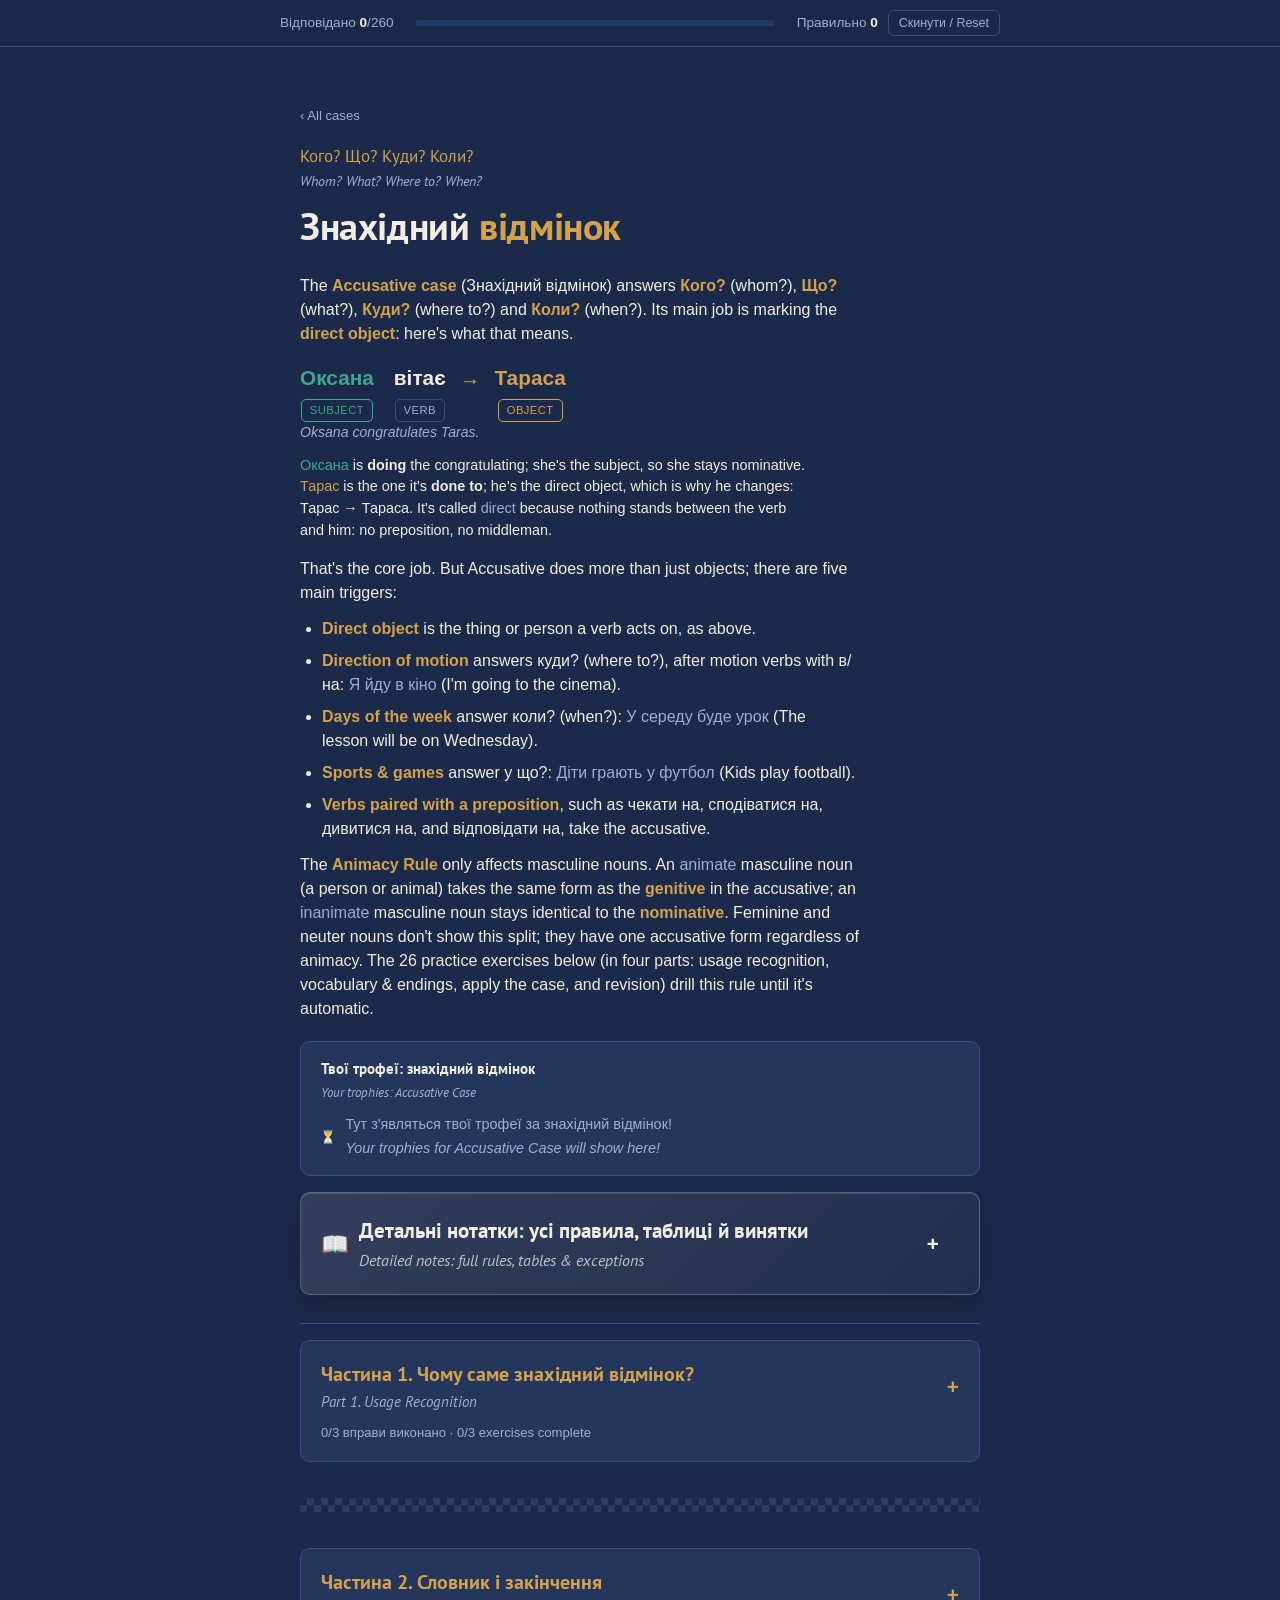
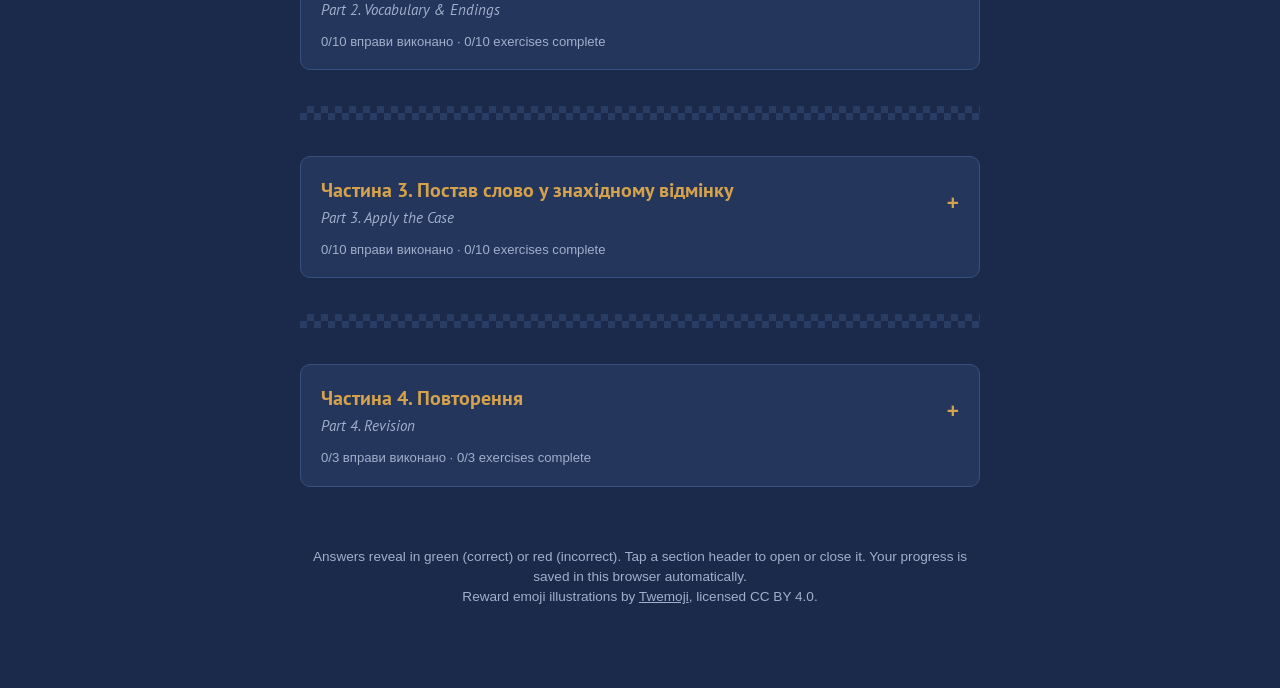
==== commit 9aac6d1c: "Add per-page trophy box; move reset into reward box, visible collapsed" ====
--- a/accusative_case.html
+++ b/accusative_case.html
@@ -63,6 +63,10 @@
 animacy. The 26 practice exercises below (in four parts: usage recognition, vocabulary &amp; endings, apply the
 case, and revision) drill this rule until it's automatic.</p>
 </div>
+    <div class="trophy-box">
+      <p class="trophy-box-title" id="pageTrophyTitle"></p>
+      <div class="trophy-box-body" id="pageTrophyBody"></div>
+    </div>
     <details class="notes-details" data-state-key="notes">
       <summary><span class="notes-icon">📖</span><span class="title-block"><span class="bi-title-uk">Детальні нотатки: усі правила, таблиці й винятки</span><span class="bi-title-en">Detailed notes: full rules, tables &amp; exceptions</span></span></summary>
       <div class="detail-body">
@@ -158,8 +162,9 @@
 </div>
 
 <script>
-const DATA = {"revisionWrapperTitle": "<span class=\"title-block\"><span class=\"bi-title-uk\">Частина 4. Повторення</span><span class=\"bi-title-en\">Part 4. Revision</span></span>", "revisionExercises": [{"title": "<span class=\"title-block\"><span class=\"bi-title-uk\">Вправа 4.1. Знайди слово у знахідному відмінку</span><span class=\"bi-title-en\">Exercise 4.1. Find the Accusative Word</span></span>", "items": [{"mode": "correct", "tokens": ["Я", "бачу", "брата."], "target": 2, "en": "I see my brother.", "why": {"opts": ["Direct object, inanimate", "Direct object, animate", "Direction", "Sport"], "correct": 1, "explain": "брата is an <b>animate</b> <b>direct object</b> (genitive form)."}, "revealNote": "", "noteLabel": ""}, {"mode": "correct", "tokens": ["Вона", "читає", "книгу."], "target": 2, "en": "She reads a book.", "why": {"opts": ["Direct object, inanimate", "Direction", "Day of week", "Direct object, animate"], "correct": 0, "explain": "книгу is an <b>inanimate</b> <b>direct object</b>; feminine -а → -у."}, "revealNote": "", "noteLabel": ""}, {"mode": "correct", "tokens": ["Ми", "будуємо", "дім."], "target": 2, "en": "We are building a house.", "why": {"opts": ["Direction", "Direct object, animate", "Direct object, inanimate", "Sport"], "correct": 2, "explain": "дім is an <b>inanimate</b> <b>direct object</b>, matching the nominative."}, "revealNote": "", "noteLabel": ""}, {"mode": "correct", "tokens": ["Він", "годує", "кота."], "target": 2, "en": "He is feeding the cat.", "why": {"opts": ["Direct object, inanimate", "Direct object, animate", "Direction", "Verb + preposition"], "correct": 1, "explain": "кота is an <b>animate</b> <b>direct object</b> (genitive form)."}, "revealNote": "", "noteLabel": ""}, {"mode": "correct", "tokens": ["У", "середу", "ми", "йдемо", "в", "кіно."], "target": 1, "en": "On Wednesday we're going to the cinema.", "why": {"opts": ["Direction", "Day of week", "Sport", "Direct object"], "correct": 1, "explain": "Days of the week answering коли? are accusative."}, "revealNote": "", "noteLabel": ""}, {"mode": "correct", "tokens": ["Діти", "грають", "у", "футбол."], "target": 3, "en": "The children play football.", "why": {"opts": ["Sport/game", "Direction", "Day of week", "Direct object"], "correct": 0, "explain": "Games/sports take у + accusative (unchanged, <b>inanimate</b>)."}, "revealNote": "", "noteLabel": ""}, {"mode": "correct", "tokens": ["Вона", "чекає", "на", "поїзд."], "target": 3, "en": "She is waiting for the train.", "why": {"opts": ["Direct object", "Sport", "Verb + preposition", "Direction"], "correct": 2, "explain": "чекати на is a verb+preposition combination requiring the accusative."}, "revealNote": "", "noteLabel": ""}, {"mode": "correct", "tokens": ["Мене", "звати", "Оксана."], "target": 0, "en": "My name is Oksana.", "why": {"opts": ["Direct object", "Fixed idiom using accusative pronoun", "Direction", "Sport"], "correct": 1, "explain": "«мене звати» is a set construction using the accusative pronoun."}, "revealNote": "", "noteLabel": ""}, {"mode": "correct", "tokens": ["Студенти", "люблять", "свого", "вчителя."], "target": 3, "en": "Students love their teacher.", "why": {"opts": ["Direct object, inanimate", "Direction", "Direct object, animate", "Sport"], "correct": 2, "explain": "вчителя is an <b>animate</b> <b>direct object</b> (genitive form)."}, "revealNote": "", "noteLabel": ""}, {"mode": "correct", "tokens": ["Ми", "відвідали", "три", "великі", "міста."], "target": 4, "en": "We visited three big cities.", "why": {"opts": ["Direct object, animate", "Direction", "Direct object, inanimate plural", "Day of week"], "correct": 2, "explain": "Inanimate plural direct objects match the nominative plural."}, "revealNote": "", "noteLabel": ""}]}, {"title": "<span class=\"title-block\"><span class=\"bi-title-uk\">Вправа 4.2. Знайди помилку</span><span class=\"bi-title-en\">Exercise 4.2. Find the Mistake</span></span>", "items": [{"mode": "error", "tokens": ["Я", "бачу", "брат."], "target": 2, "en": "I see my brother. (as written, find the error)", "why": {"opts": ["This sentence is correct", "Animate direct objects need genitive form: брата", "Animate direct objects need nominative", "бачу needs a different verb"], "correct": 1, "explain": "брат is <b>animate</b>, so the accusative should match the genitive: брата."}, "revealNote": "Correct form: брата", "noteLabel": ""}, {"mode": "error", "tokens": ["Вона", "читає", "книга."], "target": 2, "en": "She reads a book. (as written, find the error)", "why": {"opts": ["Feminine -а needs -у in accusative: книгу", "This sentence is correct", "книга needs genitive", "читає needs a different verb"], "correct": 0, "explain": "Direct <b>object</b>, feminine -а should become -у: книгу."}, "revealNote": "Correct form: книгу", "noteLabel": ""}, {"mode": "error", "tokens": ["Він", "годує", "кіт."], "target": 2, "en": "He is feeding the cat. (as written, find the error)", "why": {"opts": ["This sentence is correct", "Animate direct objects need genitive form: кота", "кіт needs nominative", "годує needs a different verb"], "correct": 1, "explain": "кіт is <b>animate</b>, so the accusative should match the genitive: кота."}, "revealNote": "Correct form: кота", "noteLabel": ""}, {"mode": "error", "tokens": ["У", "середа", "ми", "йдемо", "в", "кіно."], "target": 1, "en": "On Wednesday we're going to the cinema. (as written, find the error)", "why": {"opts": ["Days of the week need accusative: середу", "This sentence is correct", "середа needs genitive", "йдемо needs a different verb"], "correct": 0, "explain": "Days of the week answering коли? take the accusative: середа should be середу."}, "revealNote": "Correct form: середу", "noteLabel": ""}, {"mode": "error", "tokens": ["Діти", "грають", "у", "футболу."], "target": 3, "en": "The children play football. (as written, find the error)", "why": {"opts": ["This sentence is correct", "Sports stay unchanged (inanimate): футбол", "Sports need genitive", "грають needs a different verb"], "correct": 1, "explain": "футбол is <b>inanimate</b> and stays unchanged; футболу looks like a genitive ending that doesn't belong here."}, "revealNote": "Correct form: футбол", "noteLabel": ""}, {"mode": "error", "tokens": ["Вона", "чекає", "на", "поїзда."], "target": 3, "en": "She is waiting for the train. (as written, find the error)", "why": {"opts": ["поїзд stays unchanged (inanimate)", "This sentence is correct", "поїзда needs nominative", "чекає needs a different verb"], "correct": 0, "explain": "поїзд is <b>inanimate</b> and stays unchanged; поїзда looks like an <b>animate</b>/genitive ending that doesn't belong here."}, "revealNote": "Correct form: поїзд", "noteLabel": ""}, {"mode": "error", "tokens": ["Мене", "звати", "Оксану."], "target": 2, "en": "My name is Oksana. (as written, find the error)", "why": {"opts": ["This sentence is correct", "The name stays nominative: Оксана", "Оксану needs genitive", "звати needs a different pronoun"], "correct": 1, "explain": "In «мене звати», the pronoun мене is accusative but the name itself stays nominative: Оксана, not Оксану."}, "revealNote": "Correct form: Оксана", "noteLabel": ""}, {"mode": "error", "tokens": ["Студенти", "люблять", "свого", "вчитель."], "target": 3, "en": "Students love their teacher. (as written, find the error)", "why": {"opts": ["Animate direct objects need genitive form: вчителя", "This sentence is correct", "вчитель needs nominative", "люблять needs a different verb"], "correct": 0, "explain": "вчитель is <b>animate</b>, so the accusative should match the genitive: вчителя."}, "revealNote": "Correct form: вчителя", "noteLabel": ""}, {"mode": "error", "tokens": ["Ми", "відвідали", "три", "великі", "місто."], "target": 4, "en": "We visited three big cities. (as written, find the error)", "why": {"opts": ["This sentence is correct", "Plural direct objects need singular form", "Plural inanimate direct objects match nominative plural: міста", "місто needs genitive"], "correct": 2, "explain": "With три (plural), the noun must be plural too: місто should be міста."}, "revealNote": "Correct form: міста", "noteLabel": ""}, {"mode": "error", "tokens": ["Він", "бачить", "кінь."], "target": 2, "en": "He sees the horse. (as written, find the error)", "why": {"opts": ["This sentence is correct", "Animate direct objects need genitive form: коня", "кінь needs nominative", "бачить needs a different verb"], "correct": 1, "explain": "кінь is <b>animate</b>, so the accusative should match the genitive: коня."}, "revealNote": "Correct form: коня", "noteLabel": ""}]}, {"title": "<span class=\"title-block\"><span class=\"bi-title-uk\">Вправа 4.3. Підмет-пастка: істота не завжди означає знахідний!</span><span class=\"bi-title-en\">Exercise 4.3. Subject Trap: Animate Doesn't Always Mean Accusative!</span></span>", "items": [{"mode": "trick", "tokens": ["Лікар", "оглядає", "пацієнта."], "target": 2, "en": "The doctor examines the patient.", "why": {"opts": ["Лікар is the subject, so it stays nominative", "This should be genitive: лікаря", "No rule applies here", "The animacy rule applies to Лікар too"], "correct": 0, "explain": "The <b>animacy rule</b> only affects the <b>object</b>. Лікар is the <b>subject</b> here, so it stays nominative; пацієнта is the real accusative word."}, "revealNote": "", "noteLabel": "Немає знахідного тут / No accusative here"}, {"mode": "trick", "tokens": ["Кіт", "ловить", "мишу."], "target": 2, "en": "The cat catches the mouse.", "why": {"opts": ["No rule applies here", "This should be genitive: кота", "Кіт is the subject, so it stays nominative", "The animacy rule applies to Кіт too"], "correct": 2, "explain": "Кіт is the <b>subject</b>, so it stays nominative; мишу is the accusative <b>object</b>."}, "revealNote": "", "noteLabel": "Немає знахідного тут / No accusative here"}, {"mode": "trick", "tokens": ["Студент", "читає", "книгу."], "target": 2, "en": "The student reads a book.", "why": {"opts": ["This should be genitive: студента", "The animacy rule applies to Студент too", "No rule applies here", "Студент is the subject, so it stays nominative"], "correct": 3, "explain": "Студент is the <b>subject</b>, so it stays nominative; книгу is the accusative <b>object</b>."}, "revealNote": "", "noteLabel": "Немає знахідного тут / No accusative here"}, {"mode": "trick", "tokens": ["Президент", "підписав", "закон."], "target": 2, "en": "The president signed the law.", "why": {"opts": ["Президент is the subject, so it stays nominative", "No rule applies here", "This should be genitive: президента", "The animacy rule applies to Президент too"], "correct": 0, "explain": "Президент is the <b>subject</b>, so it stays nominative."}, "revealNote": "", "noteLabel": "Немає знахідного тут / No accusative here"}, {"mode": "trick", "tokens": ["Водій", "веде", "машину."], "target": 2, "en": "The driver is driving the car.", "why": {"opts": ["The animacy rule applies to Водій too", "No rule applies here", "This should be genitive: водія", "Водій is the subject, so it stays nominative"], "correct": 3, "explain": "Водій is the <b>subject</b>, so it stays nominative; машину is the accusative <b>object</b>."}, "revealNote": "", "noteLabel": "Немає знахідного тут / No accusative here"}, {"mode": "trick", "tokens": ["Друг", "телефонує", "мені", "щодня."], "target": 4, "en": "A friend calls me every day.", "why": {"opts": ["This should be genitive: друга", "Друг is the subject, so it stays nominative", "No rule applies here", "The animacy rule applies to Друг too"], "correct": 1, "explain": "Друг is the <b>subject</b>, so it stays nominative."}, "revealNote": "", "noteLabel": "Немає знахідного тут / No accusative here"}, {"mode": "trick", "tokens": ["Учитель", "пояснює", "тему."], "target": 2, "en": "The teacher explains the topic.", "why": {"opts": ["No rule applies here", "The animacy rule applies to Учитель too", "Учитель is the subject, so it stays nominative", "This should be genitive: учителя"], "correct": 2, "explain": "Учитель is the <b>subject</b>, so it stays nominative; тему is the accusative <b>object</b>."}, "revealNote": "", "noteLabel": "Немає знахідного тут / No accusative here"}, {"mode": "trick", "tokens": ["Актор", "грає", "головну", "роль."], "target": 3, "en": "The actor plays the leading role.", "why": {"opts": ["This should be genitive: актора", "Актор is the subject, so it stays nominative", "The animacy rule applies to Актор too", "No rule applies here"], "correct": 1, "explain": "Актор is the <b>subject</b>, so it stays nominative; роль is the accusative <b>object</b>."}, "revealNote": "", "noteLabel": "Немає знахідного тут / No accusative here"}, {"mode": "trick", "tokens": ["Пес", "охороняє", "двір."], "target": 2, "en": "The dog guards the yard.", "why": {"opts": ["No rule applies here", "This should be genitive: пса", "The animacy rule applies to Пес too", "Пес is the subject, so it stays nominative"], "correct": 3, "explain": "Пес is the <b>subject</b>, so it stays nominative; двір is the accusative <b>object</b>."}, "revealNote": "", "noteLabel": "Немає знахідного тут / No accusative here"}, {"mode": "trick", "tokens": ["Кінь", "біжить", "полем."], "target": 3, "en": "The horse runs across the field.", "why": {"opts": ["This should be genitive: коня", "Кінь is the subject, so it stays nominative", "No rule applies here", "The animacy rule applies to Кінь too"], "correct": 1, "explain": "Кінь is the <b>subject</b>, so it stays nominative (полем here is a separate instrumental form, not accusative)."}, "revealNote": "", "noteLabel": "Немає знахідного тут / No accusative here"}]}], "vocabWrapperTitle": "<span class=\"title-block\"><span class=\"bi-title-uk\">Частина 2. Словник і закінчення</span><span class=\"bi-title-en\">Part 2. Vocabulary &amp; Endings</span></span>", "vocabExercises": [{"title": "<span class=\"title-block\"><span class=\"bi-title-uk\">Вправа 2.1. Основи: іменники жіночого роду</span><span class=\"bi-title-en\">Exercise 2.1. Foundations: Feminine Nouns</span></span>", "desc": "Regular feminine -а and -я nouns, singular. This pattern never changes, animate or not.", "items": [{"word": "книга", "meaning": "book", "dmeanings": ["door", "tree", "cloud"], "answer": "книгу", "dforms": ["книга", "книзі", "книгою"], "explain": "Feminine -а nouns take -у in the accusative: книга → книгу."}, {"word": "машина", "meaning": "car", "dmeanings": ["house", "mountain", "song"], "answer": "машину", "dforms": ["машина", "машині", "машиною"], "explain": "Feminine -а: машина → машину."}, {"word": "сестра", "meaning": "sister", "dmeanings": ["brother", "forest", "winter"], "answer": "сестру", "dforms": ["сестра", "сестрі", "сестрою"], "explain": "Feminine -а: сестра → сестру."}, {"word": "кава", "meaning": "coffee", "dmeanings": ["tea", "bread", "milk"], "answer": "каву", "dforms": ["кава", "каві", "кавою"], "explain": "Feminine -а: кава → каву."}, {"word": "пісня", "meaning": "song", "dmeanings": ["book", "river", "cloud"], "answer": "пісню", "dforms": ["пісня", "пісні", "піснею"], "explain": "Feminine -я nouns take -ю: пісня → пісню."}, {"word": "земля", "meaning": "land / earth", "dmeanings": ["sky", "water", "fire"], "answer": "землю", "dforms": ["земля", "землі", "землею"], "explain": "Feminine -я: земля → землю."}, {"word": "вишня", "meaning": "cherry", "dmeanings": ["apple", "pear", "plum"], "answer": "вишню", "dforms": ["вишня", "вишні", "вишнею"], "explain": "Feminine -я: вишня → вишню."}, {"word": "родина", "meaning": "family", "dmeanings": ["friend", "city", "job"], "answer": "родину", "dforms": ["родина", "родині", "родиною"], "explain": "Feminine -а: родина → родину."}, {"word": "дорога", "meaning": "road", "dmeanings": ["bridge", "river", "field"], "answer": "дорогу", "dforms": ["дорога", "дорозі", "дорогою"], "explain": "Feminine -а: дорога → дорогу."}, {"word": "праця", "meaning": "work / labor", "dmeanings": ["rest", "play", "sleep"], "answer": "працю", "dforms": ["праця", "праці", "працею"], "explain": "Feminine -я: праця → працю."}]}, {"title": "<span class=\"title-block\"><span class=\"bi-title-uk\">Вправа 2.2. Середній і жіночий рід: правило «без змін»</span><span class=\"bi-title-en\">Exercise 2.2. Neuter & More Feminine: The 'Unchanged' Rule</span></span>", "desc": "Neuter nouns, and feminine -ь / consonant nouns, stay exactly the same in the accusative as in the nominative.", "items": [{"word": "вікно", "meaning": "window", "dmeanings": ["door", "wall", "roof"], "answer": "вікно", "dforms": ["вікна", "вікну", "вікном"], "explain": "Neuter nouns are unchanged in the accusative: вікно → вікно."}, {"word": "місто", "meaning": "city", "dmeanings": ["village", "country", "street"], "answer": "місто", "dforms": ["міста", "місту", "містом"], "explain": "Neuter unchanged: місто → місто."}, {"word": "яблуко", "meaning": "apple", "dmeanings": ["pear", "grape", "plum"], "answer": "яблуко", "dforms": ["яблука", "яблуку", "яблуком"], "explain": "Neuter unchanged: яблуко → яблуко."}, {"word": "молоко", "meaning": "milk", "dmeanings": ["water", "juice", "tea"], "answer": "молоко", "dforms": ["молока", "молоку", "молоком"], "explain": "Neuter unchanged: молоко → молоко."}, {"word": "серце", "meaning": "heart", "dmeanings": ["hand", "head", "eye"], "answer": "серце", "dforms": ["серця", "серцю", "серцем"], "explain": "Neuter -е is also unchanged: серце → серце."}, {"word": "сіль", "meaning": "salt", "dmeanings": ["sugar", "pepper", "rice"], "answer": "сіль", "dforms": ["солі", "солю", "сіллю"], "explain": "Feminine -ь nouns are unchanged in the accusative: сіль → сіль."}, {"word": "ніч", "meaning": "night", "dmeanings": ["day", "morning", "noon"], "answer": "ніч", "dforms": ["ночі", "ночами", "ніччю"], "explain": "Feminine consonant-stem nouns stay unchanged: ніч → ніч."}, {"word": "річ", "meaning": "thing", "dmeanings": ["idea", "word", "name"], "answer": "річ", "dforms": ["речі", "речами", "річчю"], "explain": "Same pattern: річ → річ (unchanged)."}, {"word": "подорож", "meaning": "trip / journey", "dmeanings": ["work", "rest", "dream"], "answer": "подорож", "dforms": ["подорожі", "подорожами", "подорожжю"], "explain": "Same pattern: подорож → подорож (unchanged)."}, {"word": "любов", "meaning": "love", "dmeanings": ["hate", "fear", "joy"], "answer": "любов", "dforms": ["любові", "любовями", "любов'ю"], "explain": "Same pattern: любов → любов (unchanged)."}]}, {"title": "<span class=\"title-block\"><span class=\"bi-title-uk\">Вправа 2.3. Правило істот: неістоти чоловічого роду</span><span class=\"bi-title-en\">Exercise 2.3. Animacy Rule: Inanimate Masculine</span></span>", "desc": "The single most important accusative rule: inanimate masculine nouns match the nominative exactly.", "items": [{"word": "стіл", "meaning": "table", "dmeanings": ["chair", "door", "window"], "answer": "стіл", "dforms": ["стола", "столу", "столом"], "explain": "Animacy rule: <b>inanimate</b> masculine nouns match the nominative: стіл → стіл."}, {"word": "дім", "meaning": "house", "dmeanings": ["car", "city", "street"], "answer": "дім", "dforms": ["дому", "домом", "домі"], "explain": "Inanimate: дім → дім."}, {"word": "телефон", "meaning": "phone", "dmeanings": ["radio", "camera", "computer"], "answer": "телефон", "dforms": ["телефону", "телефоном", "телефонові"], "explain": "Inanimate: телефон → телефон."}, {"word": "хліб", "meaning": "bread", "dmeanings": ["milk", "water", "meat"], "answer": "хліб", "dforms": ["хліба", "хлібом", "хлібові"], "explain": "Inanimate: хліб → хліб."}, {"word": "ліс", "meaning": "forest", "dmeanings": ["mountain", "river", "field"], "answer": "ліс", "dforms": ["лісу", "лісом", "лісові"], "explain": "Inanimate: ліс → ліс."}, {"word": "потяг", "meaning": "train", "dmeanings": ["bus", "car", "plane"], "answer": "потяг", "dforms": ["потяга", "потягом", "потягові"], "explain": "Inanimate: потяг → потяг."}, {"word": "диван", "meaning": "sofa", "dmeanings": ["chair", "table", "bed"], "answer": "диван", "dforms": ["дивана", "диваном", "диванові"], "explain": "Inanimate: диван → диван."}, {"word": "телевізор", "meaning": "TV", "dmeanings": ["radio", "phone", "computer"], "answer": "телевізор", "dforms": ["телевізора", "телевізором", "телевізорові"], "explain": "Inanimate: телевізор → телевізор."}, {"word": "сад", "meaning": "garden", "dmeanings": ["park", "forest", "field"], "answer": "сад", "dforms": ["саду", "садом", "садові"], "explain": "Inanimate: сад → сад."}, {"word": "міст", "meaning": "bridge", "dmeanings": ["road", "river", "tunnel"], "answer": "міст", "dforms": ["моста", "мостом", "мостові"], "explain": "Inanimate: міст → міст."}]}, {"title": "<span class=\"title-block\"><span class=\"bi-title-uk\">Вправа 2.4. Правило істот: істоти чоловічого роду</span><span class=\"bi-title-en\">Exercise 2.4. Animacy Rule: Animate Masculine</span></span>", "desc": "The flip side: animate masculine nouns (people, animals) take the genitive form instead of the nominative.", "items": [{"word": "брат", "meaning": "brother", "dmeanings": ["sister", "friend", "father"], "answer": "брата", "dforms": ["брат", "братові", "братом"], "explain": "Animacy rule: <b>animate</b> masculine nouns take the genitive form: брат → брата."}, {"word": "друг", "meaning": "friend", "dmeanings": ["enemy", "stranger", "teacher"], "answer": "друга", "dforms": ["друг", "другові", "другом"], "explain": "Animate: друг → друга."}, {"word": "лев", "meaning": "lion", "dmeanings": ["tiger", "bear", "wolf"], "answer": "лева", "dforms": ["лев", "левові", "левом"], "explain": "Animate: лев → лева."}, {"word": "кіт", "meaning": "cat", "dmeanings": ["dog", "mouse", "bird"], "answer": "кота", "dforms": ["кіт", "котові", "котом"], "explain": "Animate + і↔о alternation: кіт → кота."}, {"word": "кінь", "meaning": "horse", "dmeanings": ["cow", "pig", "sheep"], "answer": "коня", "dforms": ["кінь", "коню", "конем"], "explain": "Animate + alternation: кінь → коня."}, {"word": "лікар", "meaning": "doctor", "dmeanings": ["patient", "nurse", "teacher"], "answer": "лікаря", "dforms": ["лікар", "лікарю", "лікарем"], "explain": "Animate: лікар → лікаря."}, {"word": "студент", "meaning": "student", "dmeanings": ["teacher", "professor", "pupil"], "answer": "студента", "dforms": ["студент", "студенту", "студентом"], "explain": "Animate: студент → студента."}, {"word": "президент", "meaning": "president", "dmeanings": ["king", "minister", "mayor"], "answer": "президента", "dforms": ["президент", "президенту", "президентом"], "explain": "Animate: президент → президента."}, {"word": "водій", "meaning": "driver", "dmeanings": ["passenger", "pilot", "mechanic"], "answer": "водія", "dforms": ["водій", "водієві", "водієм"], "explain": "Animate -ій noun: водій → водія."}, {"word": "Андрій", "meaning": "man's name (Andriy)", "dmeanings": ["city", "river", "season"], "answer": "Андрія", "dforms": ["Андрій", "Андрієві", "Андрієм"], "explain": "Animate name: Андрій → Андрія (same form as the genitive)."}]}, {"title": "<span class=\"title-block\"><span class=\"bi-title-uk\">Вправа 2.5. Множина: неістоти</span><span class=\"bi-title-en\">Exercise 2.5. Plural: Inanimate Nouns</span></span>", "desc": "Plural inanimate nouns of any gender match the nominative plural exactly.", "items": [{"word": "столи", "meaning": "tables (pl.)", "dmeanings": ["chairs", "doors", "windows"], "answer": "столи", "dforms": ["столів", "столам", "столами"], "explain": "Inanimate plural nouns match the nominative plural: столи → столи."}, {"word": "книги", "meaning": "books (pl.)", "dmeanings": ["pens", "notebooks", "letters"], "answer": "книги", "dforms": ["книг", "книгам", "книгами"], "explain": "Inanimate plural: книги → книги."}, {"word": "машини", "meaning": "cars (pl.)", "dmeanings": ["roads", "houses", "cities"], "answer": "машини", "dforms": ["машин", "машинам", "машинами"], "explain": "Inanimate plural: машини → машини."}, {"word": "вікна", "meaning": "windows (pl.)", "dmeanings": ["doors", "walls", "roofs"], "answer": "вікна", "dforms": ["вікон", "вікнам", "вікнами"], "explain": "Inanimate plural: вікна → вікна."}, {"word": "міста", "meaning": "cities (pl.)", "dmeanings": ["villages", "streets", "countries"], "answer": "міста", "dforms": ["міст", "містам", "містами"], "explain": "Inanimate plural: міста → міста."}, {"word": "дороги", "meaning": "roads (pl.)", "dmeanings": ["bridges", "rivers", "fields"], "answer": "дороги", "dforms": ["доріг", "дорогам", "дорогами"], "explain": "Inanimate plural: дороги → дороги."}, {"word": "яблука", "meaning": "apples (pl.)", "dmeanings": ["pears", "grapes", "plums"], "answer": "яблука", "dforms": ["яблук", "яблукам", "яблуками"], "explain": "Inanimate plural: яблука → яблука."}, {"word": "пісні", "meaning": "songs (pl.)", "dmeanings": ["books", "letters", "words"], "answer": "пісні", "dforms": ["пісень", "пісням", "піснями"], "explain": "Inanimate plural: пісні → пісні."}, {"word": "серця", "meaning": "hearts (pl.)", "dmeanings": ["hands", "heads", "eyes"], "answer": "серця", "dforms": ["сердець", "серцям", "серцями"], "explain": "Inanimate plural: серця → серця."}, {"word": "ночі", "meaning": "nights (pl.)", "dmeanings": ["days", "mornings", "evenings"], "answer": "ночі", "dforms": ["ночей", "ночам", "ночами"], "explain": "Inanimate plural: ночі → ночі."}]}, {"title": "<span class=\"title-block\"><span class=\"bi-title-uk\">Вправа 2.6. Множина: істоти чоловічого роду</span><span class=\"bi-title-en\">Exercise 2.6. Plural: Animate Masculine</span></span>", "desc": "Animate masculine plurals take the genitive plural form, same logic as the singular, extended.", "items": [{"word": "студенти", "meaning": "students (pl.)", "dmeanings": ["teachers", "pupils", "professors"], "answer": "студентів", "dforms": ["студенти", "студентам", "студентами"], "explain": "Animate masculine plural = genitive plural: студенти → студентів."}, {"word": "брати", "meaning": "brothers (pl.)", "dmeanings": ["sisters", "friends", "parents"], "answer": "братів", "dforms": ["брати", "братам", "братами"], "explain": "Animate plural: брати → братів."}, {"word": "друзі", "meaning": "friends (pl.)", "dmeanings": ["enemies", "strangers", "neighbours"], "answer": "друзів", "dforms": ["друзі", "друзям", "друзями"], "explain": "Animate plural: друзі → друзів."}, {"word": "коти", "meaning": "cats (pl.)", "dmeanings": ["dogs", "birds", "mice"], "answer": "котів", "dforms": ["коти", "котам", "котами"], "explain": "Animate plural: коти → котів."}, {"word": "коні", "meaning": "horses (pl.)", "dmeanings": ["cows", "pigs", "sheep"], "answer": "коней", "dforms": ["коні", "коням", "кіньми"], "explain": "Animate plural: коні → коней."}, {"word": "лікарі", "meaning": "doctors (pl.)", "dmeanings": ["nurses", "patients", "teachers"], "answer": "лікарів", "dforms": ["лікарі", "лікарям", "лікарями"], "explain": "Animate plural: лікарі → лікарів."}, {"word": "вчителі", "meaning": "teachers (pl.)", "dmeanings": ["students", "pupils", "professors"], "answer": "вчителів", "dforms": ["вчителі", "вчителям", "вчителями"], "explain": "Animate plural: вчителі → вчителів."}, {"word": "водії", "meaning": "drivers (pl.)", "dmeanings": ["passengers", "pilots", "mechanics"], "answer": "водіїв", "dforms": ["водії", "водіям", "водіями"], "explain": "Animate plural: водії → водіїв."}, {"word": "президенти", "meaning": "presidents (pl.)", "dmeanings": ["kings", "ministers", "mayors"], "answer": "президентів", "dforms": ["президенти", "президентам", "президентами"], "explain": "Animate plural: президенти → президентів."}, {"word": "солдати", "meaning": "soldiers (pl.)", "dmeanings": ["officers", "generals", "pilots"], "answer": "солдатів", "dforms": ["солдати", "солдатам", "солдатами"], "explain": "Animate plural: солдати → солдатів."}]}, {"title": "<span class=\"title-block\"><span class=\"bi-title-uk\">Вправа 2.7. Змішане повторення: усі роди й числа</span><span class=\"bi-title-en\">Exercise 2.7. Mixed Review: All Genders & Numbers</span></span>", "desc": "A shuffled recap combining animacy, gender and number, the full picture at once.", "items": [{"word": "хліб", "meaning": "bread", "dmeanings": ["milk", "meat", "fruit"], "answer": "хліб", "dforms": ["хліба", "хлібом", "хлібові"], "explain": "Recap: <b>inanimate</b> masculine = nominative: хліб → хліб."}, {"word": "брат", "meaning": "brother", "dmeanings": ["sister", "mother", "father"], "answer": "брата", "dforms": ["брат", "братові", "братом"], "explain": "Recap: <b>animate</b> masculine = genitive: брат → брата."}, {"word": "книга", "meaning": "book", "dmeanings": ["pen", "letter", "notebook"], "answer": "книгу", "dforms": ["книга", "книзі", "книгою"], "explain": "Recap: feminine -а → -у: книга → книгу."}, {"word": "вікно", "meaning": "window", "dmeanings": ["door", "wall", "roof"], "answer": "вікно", "dforms": ["вікна", "вікну", "вікном"], "explain": "Recap: neuter unchanged: вікно → вікно."}, {"word": "сіль", "meaning": "salt", "dmeanings": ["pepper", "sugar", "rice"], "answer": "сіль", "dforms": ["солі", "солю", "сіллю"], "explain": "Recap: feminine -ь unchanged: сіль → сіль."}, {"word": "кіт", "meaning": "cat", "dmeanings": ["dog", "mouse", "bird"], "answer": "кота", "dforms": ["кіт", "котові", "котом"], "explain": "Recap: <b>animate</b> + alternation: кіт → кота."}, {"word": "студенти", "meaning": "students (pl.)", "dmeanings": ["teachers", "pupils", "parents"], "answer": "студентів", "dforms": ["студенти", "студентам", "студентами"], "explain": "Recap: <b>animate</b> plural = genitive plural: студенти → студентів."}, {"word": "книги", "meaning": "books (pl.)", "dmeanings": ["letters", "pens", "notebooks"], "answer": "книги", "dforms": ["книг", "книгам", "книгами"], "explain": "Recap: <b>inanimate</b> plural = nominative plural: книги → книги."}, {"word": "водій", "meaning": "driver", "dmeanings": ["passenger", "pilot", "mechanic"], "answer": "водія", "dforms": ["водій", "водієві", "водієм"], "explain": "Recap: <b>animate</b> -ій: водій → водія."}, {"word": "місто", "meaning": "city", "dmeanings": ["village", "street", "country"], "answer": "місто", "dforms": ["міста", "місту", "містом"], "explain": "Recap: neuter unchanged: місто → місто."}]}, {"title": "<span class=\"title-block\"><span class=\"bi-title-uk\">Вправа 2.8. Напрямок, час і спорт</span><span class=\"bi-title-en\">Exercise 2.8. Direction, Time & Sport</span></span>", "desc": "The same noun forms, now in the contexts that trigger them: motion (куди?), days of the week (коли?), and games (у що?).", "items": [{"word": "школа", "meaning": "school", "dmeanings": ["hospital", "shop", "park"], "answer": "школу", "dforms": ["школа", "школі", "школою"], "explain": "Direction (куди?): motion verb + до/в/на + accusative: іду в школу."}, {"word": "робота", "meaning": "work / job", "dmeanings": ["rest", "school", "home"], "answer": "роботу", "dforms": ["робота", "роботі", "роботою"], "explain": "Direction: іду на роботу, accusative after на with a motion verb."}, {"word": "лікарня", "meaning": "hospital", "dmeanings": ["school", "shop", "church"], "answer": "лікарню", "dforms": ["лікарня", "лікарні", "лікарнею"], "explain": "Direction: їду в лікарню."}, {"word": "середа", "meaning": "Wednesday", "dmeanings": ["Monday", "Friday", "Sunday"], "answer": "середу", "dforms": ["середа", "середі", "середою"], "explain": "Days of the week answering коли? (when?) are accusative: середа → середу."}, {"word": "п'ятниця", "meaning": "Friday", "dmeanings": ["Tuesday", "Thursday", "Saturday"], "answer": "п'ятницю", "dforms": ["п'ятниця", "п'ятниці", "п'ятницею"], "explain": "Day of the week: п'ятниця → п'ятницю."}, {"word": "неділя", "meaning": "Sunday", "dmeanings": ["Monday", "Wednesday", "Saturday"], "answer": "неділю", "dforms": ["неділя", "неділі", "неділею"], "explain": "Day of the week: неділя → неділю."}, {"word": "футбол", "meaning": "football", "dmeanings": ["tennis", "chess", "swimming"], "answer": "футбол", "dforms": ["футболу", "футболом", "футболові"], "explain": "Sports/games take accusative after у: граю у футбол (unchanged, <b>inanimate</b>)."}, {"word": "хокей", "meaning": "hockey", "dmeanings": ["football", "boxing", "running"], "answer": "хокей", "dforms": ["хокею", "хокеєм", "хокеї"], "explain": "Sport: граю у хокей."}, {"word": "волейбол", "meaning": "volleyball", "dmeanings": ["basketball", "tennis", "golf"], "answer": "волейбол", "dforms": ["волейболу", "волейболом", "волейболові"], "explain": "Sport: граю у волейбол."}, {"word": "шахи", "meaning": "chess (plural-only)", "dmeanings": ["checkers", "cards", "dominoes"], "answer": "шахи", "dforms": ["шахів", "шахам", "шахами"], "explain": "Sports/games take accusative after у: граю у шахи (<b>inanimate</b> plural, unchanged)."}]}, {"title": "<span class=\"title-block\"><span class=\"bi-title-uk\">Вправа 2.9. Займенники та дієслова з прийменниками</span><span class=\"bi-title-en\">Exercise 2.9. Pronouns & Verb+Preposition Combos</span></span>", "desc": "Personal pronouns in the accusative, plus nouns used with the verb+preposition pattern (чекати на, сподіватися на).", "items": [{"word": "я", "meaning": "I", "dmeanings": ["you", "he", "we"], "answer": "мене", "dforms": ["я", "мені", "мною"], "explain": "я → мене in the accusative, identical to the genitive form."}, {"word": "ти", "meaning": "you (singular)", "dmeanings": ["I", "she", "they"], "answer": "тебе", "dforms": ["ти", "тобі", "тобою"], "explain": "ти → тебе."}, {"word": "він", "meaning": "he", "dmeanings": ["she", "we", "you"], "answer": "його", "dforms": ["він", "йому", "ним"], "explain": "він → його (becomes нього after a preposition)."}, {"word": "вона", "meaning": "she", "dmeanings": ["he", "they", "I"], "answer": "її", "dforms": ["вона", "їй", "нею"], "explain": "вона → її (becomes неї after a preposition)."}, {"word": "ми", "meaning": "we", "dmeanings": ["you", "they", "I"], "answer": "нас", "dforms": ["ми", "нам", "нами"], "explain": "ми → нас."}, {"word": "ви", "meaning": "you (plural)", "dmeanings": ["we", "he", "she"], "answer": "вас", "dforms": ["ви", "вам", "вами"], "explain": "ви → вас."}, {"word": "вони", "meaning": "they", "dmeanings": ["we", "you", "he"], "answer": "їх", "dforms": ["вони", "їм", "ними"], "explain": "вони → їх (becomes них after a preposition)."}, {"word": "поїзд", "meaning": "train", "dmeanings": ["bus", "plane", "car"], "answer": "поїзд", "dforms": ["поїзда", "поїздом", "поїзді"], "explain": "чекати на + accusative: чекаю на поїзд (<b>inanimate</b>, unchanged)."}, {"word": "відповідь", "meaning": "answer", "dmeanings": ["question", "idea", "word"], "answer": "відповідь", "dforms": ["відповіді", "відповіддю", "відповідях"], "explain": "Feminine -ь unchanged: відповідь → відповідь."}, {"word": "допомога", "meaning": "help", "dmeanings": ["advice", "gift", "answer"], "answer": "допомогу", "dforms": ["допомога", "допомозі", "допомогою"], "explain": "сподіватися на + accusative: сподіваюся на допомогу."}]}, {"title": "<span class=\"title-block\"><span class=\"bi-title-uk\">Вправа 2.10. Справжні винятки: складні випадки істот</span><span class=\"bi-title-en\">Exercise 2.10. Real Exceptions: Tricky Animacy</span></span>", "desc": "Ukrainian's animacy rule gets weird at the edges: corpses are animate, viruses aren't, and collectives of people are treated as objects.", "items": [{"word": "мрець", "meaning": "corpse / dead man", "dmeanings": ["ghost", "skeleton", "shadow"], "answer": "мерця", "dforms": ["мрець", "мерцеві", "мерцем"], "explain": "Grammatically <b>animate</b> despite being dead: мрець → мерця (takes the genitive form)."}, {"word": "вірус", "meaning": "virus", "dmeanings": ["bacteria", "cell", "germ"], "answer": "вірус", "dforms": ["вірусу", "вірусом", "вірусові"], "explain": "Despite naming a living thing, вірус is grammatically <b>inanimate</b>: вірус → вірус (unchanged)."}, {"word": "небіжчик", "meaning": "deceased person", "dmeanings": ["stranger", "neighbour", "guest"], "answer": "небіжчика", "dforms": ["небіжчик", "небіжчику", "небіжчиком"], "explain": "Grammatically <b>animate</b>: небіжчик → небіжчика."}, {"word": "народ", "meaning": "people / nation", "dmeanings": ["crowd", "group", "team"], "answer": "народ", "dforms": ["народу", "народом", "народові"], "explain": "Collective nouns like народ are grammatically <b>inanimate</b> even though they refer to people: народ → народ (unchanged)."}, {"word": "клас", "meaning": "class (group of students)", "dmeanings": ["school", "team", "group"], "answer": "клас", "dforms": ["класу", "класом", "класі"], "explain": "Collective noun: клас → клас (unchanged), even though it refers to a group of people."}, {"word": "труп", "meaning": "corpse (biological/medical term)", "dmeanings": ["body", "ghost", "grave"], "answer": "труп", "dforms": ["трупа", "трупом", "трупі"], "explain": "труп is treated as <b>inanimate</b>: труп → труп; contrast with мрець above, which is <b>animate</b>."}, {"word": "туз", "meaning": "ace (playing card)", "dmeanings": ["king", "queen", "joker"], "answer": "туз", "dforms": ["туза", "тузом", "тузі"], "explain": "Playing-card ranks are <b>inanimate</b>: туз → туз (unchanged)."}, {"word": "заєць", "meaning": "hare / rabbit", "dmeanings": ["fox", "wolf", "deer"], "answer": "зайця", "dforms": ["заєць", "зайцю", "зайцем"], "explain": "Animals are <b>animate</b>: заєць → зайця (note the fleeting е: заєць → зайця)."}, {"word": "натовп", "meaning": "crowd", "dmeanings": ["group", "team", "family"], "answer": "натовп", "dforms": ["натовпу", "натовпом", "натовпі"], "explain": "Collective noun: натовп → натовп (unchanged), like народ and клас."}, {"word": "дракон", "meaning": "dragon (mythical creature)", "dmeanings": ["wizard", "knight", "giant"], "answer": "дракона", "dforms": ["дракон", "дракону", "драконом"], "explain": "Mythical creatures are still grammatically <b>animate</b>: дракон → дракона."}]}], "fillWrapperTitle": "<span class=\"title-block\"><span class=\"bi-title-uk\">Частина 3. Постав слово у знахідному відмінку</span><span class=\"bi-title-en\">Part 3. Apply the Case</span></span>", "fillExercises": [{"title": "<span class=\"title-block\"><span class=\"bi-title-uk\">Вправа 3.1. Пряме доповнення: жіночий рід</span><span class=\"bi-title-en\">Exercise 3.1. Direct Object: Feminine Nouns</span></span>", "items": [{"uk": "Я читаю ____ (книга).", "en": "I am reading a book.", "answers": ["книгу"], "explain": "Direct <b>object</b>, feminine -а → -у.", "opts": ["книга", "книзі", "книгою"]}, {"uk": "Вона п'є ____ (кава) вранці.", "en": "She drinks coffee in the morning.", "answers": ["каву"], "explain": "Direct <b>object</b>, feminine -а → -у.", "opts": ["кава", "каві", "кавою"]}, {"uk": "Ми слухаємо ____ (пісня).", "en": "We are listening to a song.", "answers": ["пісню"], "explain": "Direct <b>object</b>, feminine -я → -ю.", "opts": ["пісня", "пісні", "піснею"]}, {"uk": "Він любить ____ (сестра).", "en": "He loves his sister.", "answers": ["сестру"], "explain": "Direct <b>object</b>, feminine -а → -у.", "opts": ["сестра", "сестрі", "сестрою"]}, {"uk": "Діти малюють ____ (машина).", "en": "The children are drawing a car.", "answers": ["машину"], "explain": "Direct <b>object</b>, feminine -а → -у.", "opts": ["машина", "машині", "машиною"]}, {"uk": "Вона поливає ____ (вишня).", "en": "She is watering the cherry tree.", "answers": ["вишню"], "explain": "Direct <b>object</b>, feminine -я → -ю.", "opts": ["вишня", "вишні", "вишнею"]}, {"uk": "Ми будуємо ____ (дорога).", "en": "We are building a road.", "answers": ["дорогу"], "explain": "Direct <b>object</b>, feminine -а → -у.", "opts": ["дорога", "дорозі", "дорогою"]}, {"uk": "Він цінує ____ (праця).", "en": "He values labour.", "answers": ["працю"], "explain": "Direct <b>object</b>, feminine -я → -ю.", "opts": ["праця", "праці", "працею"]}, {"uk": "Я обожнюю свою ____ (родина).", "en": "I adore my family.", "answers": ["родину"], "explain": "Direct <b>object</b>, feminine -а → -у.", "opts": ["родина", "родині", "родиною"]}, {"uk": "Вона любить ____ (земля) своїх предків.", "en": "She loves the land of her ancestors.", "answers": ["землю"], "explain": "Direct <b>object</b>, feminine -я → -ю.", "opts": ["земля", "землі", "землею"]}]}, {"title": "<span class=\"title-block\"><span class=\"bi-title-uk\">Вправа 3.2. Середній рід і незмінні форми</span><span class=\"bi-title-en\">Exercise 3.2. Neuter & Unchanged Forms</span></span>", "items": [{"uk": "Я мию ____ (вікно).", "en": "I am washing the window.", "answers": ["вікно"], "explain": "Neuter nouns are unchanged in the accusative.", "opts": ["вікна", "вікну", "вікном"]}, {"uk": "Ми відвідали ____ (місто).", "en": "We visited the city.", "answers": ["місто"], "explain": "Neuter unchanged.", "opts": ["міста", "місту", "містом"]}, {"uk": "Вона їсть ____ (яблуко).", "en": "She is eating an apple.", "answers": ["яблуко"], "explain": "Neuter unchanged.", "opts": ["яблука", "яблуку", "яблуком"]}, {"uk": "Він п'є ____ (молоко).", "en": "He is drinking milk.", "answers": ["молоко"], "explain": "Neuter unchanged.", "opts": ["молока", "молоку", "молоком"]}, {"uk": "Лікар слухає її ____ (серце).", "en": "The doctor is listening to her heart.", "answers": ["серце"], "explain": "Neuter unchanged.", "opts": ["серця", "серцю", "серцем"]}, {"uk": "Передай мені, будь ласка, ____ (сіль).", "en": "Pass me the salt, please.", "answers": ["сіль"], "explain": "Feminine -ь nouns are unchanged in the accusative.", "opts": ["солі", "солю", "сіллю"]}, {"uk": "Вона любить тиху ____ (ніч).", "en": "She loves the quiet night.", "answers": ["ніч"], "explain": "Feminine consonant-stem nouns are unchanged.", "opts": ["ночі", "ночами", "ніччю"]}, {"uk": "Поясни мені цю ____ (річ).", "en": "Explain this thing to me.", "answers": ["річ"], "explain": "Feminine consonant-stem nouns are unchanged.", "opts": ["речі", "речами", "річчю"]}, {"uk": "Вони згадують ту довгу ____ (подорож).", "en": "They recall that long journey.", "answers": ["подорож"], "explain": "Feminine consonant-stem nouns are unchanged.", "opts": ["подорожі", "подорожами", "подорожжю"]}, {"uk": "Він відчуває справжню ____ (любов).", "en": "He feels real love.", "answers": ["любов"], "explain": "Feminine consonant-stem nouns are unchanged.", "opts": ["любові", "любовями", "любов'ю"]}]}, {"title": "<span class=\"title-block\"><span class=\"bi-title-uk\">Вправа 3.3. Правило істот: неістоти</span><span class=\"bi-title-en\">Exercise 3.3. Animacy Rule: Inanimate</span></span>", "items": [{"uk": "Я бачу ____ (стіл) у кімнаті.", "en": "I see a table in the room.", "answers": ["стіл"], "explain": "Inanimate masculine = nominative form.", "opts": ["стола", "столу", "столом"]}, {"uk": "Вони купили новий ____ (диван).", "en": "They bought a new sofa.", "answers": ["диван"], "explain": "Inanimate masculine = nominative form.", "opts": ["дивана", "диваном", "диванові"]}, {"uk": "Він полагодив старий ____ (телефон).", "en": "He fixed the old phone.", "answers": ["телефон"], "explain": "Inanimate masculine = nominative form.", "opts": ["телефону", "телефоном", "телефонові"]}, {"uk": "Ми побудували великий ____ (дім).", "en": "We built a big house.", "answers": ["дім"], "explain": "Inanimate masculine = nominative form.", "opts": ["дому", "домом", "домі"]}, {"uk": "Вона їсть свіжий ____ (хліб).", "en": "She is eating fresh bread.", "answers": ["хліб"], "explain": "Inanimate masculine = nominative form.", "opts": ["хліба", "хлібом", "хлібові"]}, {"uk": "Туристи перейшли старий ____ (міст).", "en": "The tourists crossed the old bridge.", "answers": ["міст"], "explain": "Inanimate masculine = nominative form.", "opts": ["моста", "мостом", "мостові"]}, {"uk": "Ми посадили новий ____ (сад).", "en": "We planted a new garden.", "answers": ["сад"], "explain": "Inanimate masculine = nominative form.", "opts": ["саду", "садом", "садові"]}, {"uk": "Він дивиться на новий ____ (телевізор).", "en": "He is looking at the new TV.", "answers": ["телевізор"], "explain": "Inanimate masculine = nominative form.", "opts": ["телевізора", "телевізором", "телевізорові"]}, {"uk": "Ми чекаємо швидкий ____ (потяг).", "en": "We are waiting for the fast train.", "answers": ["потяг"], "explain": "Inanimate masculine = nominative form.", "opts": ["потяга", "потягом", "потягові"]}, {"uk": "Вони пройшли крізь темний ____ (ліс).", "en": "They walked through the dark forest.", "answers": ["ліс"], "explain": "Inanimate masculine = nominative form.", "opts": ["лісу", "лісом", "лісові"]}]}, {"title": "<span class=\"title-block\"><span class=\"bi-title-uk\">Вправа 3.4. Правило істот: істоти</span><span class=\"bi-title-en\">Exercise 3.4. Animacy Rule: Animate</span></span>", "items": [{"uk": "Я бачу свого ____ (брат) на подвір'ї.", "en": "I see my brother in the yard.", "answers": ["брата"], "explain": "Animate masculine = genitive form.", "opts": ["брат", "братові", "братом"]}, {"uk": "Вона зустріла старого ____ (друг).", "en": "She met an old friend.", "answers": ["друга"], "explain": "Animate masculine = genitive form.", "opts": ["друг", "другові", "другом"]}, {"uk": "Ми годуємо голодного ____ (кіт).", "en": "We are feeding the hungry cat.", "answers": ["кота"], "explain": "Animate masculine = genitive form.", "opts": ["кіт", "котові", "котом"]}, {"uk": "Хлопець осідлав молодого ____ (кінь).", "en": "The boy saddled the young horse.", "answers": ["коня"], "explain": "Animate masculine = genitive form.", "opts": ["кінь", "коню", "конем"]}, {"uk": "Пацієнт довіряє своєму ____ (лікар).", "en": "The patient trusts his doctor.", "answers": ["лікаря"], "explain": "Animate masculine = genitive form.", "opts": ["лікар", "лікарю", "лікарем"]}, {"uk": "Викладач хвалить кращого ____ (студент).", "en": "The professor praises the best student.", "answers": ["студента"], "explain": "Animate masculine = genitive form.", "opts": ["студент", "студенту", "студентом"]}, {"uk": "Народ обрав нового ____ (президент).", "en": "The people elected a new president.", "answers": ["президента"], "explain": "Animate masculine = genitive form.", "opts": ["президент", "президенту", "президентом"]}, {"uk": "Пасажири дякують уважному ____ (водій).", "en": "The passengers thank the attentive driver.", "answers": ["водія"], "explain": "Animate masculine = genitive form.", "opts": ["водій", "водієві", "водієм"]}, {"uk": "Я щойно зустрів ____ (Андрій) на вулиці.", "en": "I just met Andriy on the street.", "answers": ["Андрія"], "explain": "Animate masculine name = genitive form.", "opts": ["Андрій", "Андрієві", "Андрієм"]}, {"uk": "Мисливець побачив дикого ____ (лев) здалеку.", "en": "The hunter saw a wild lion from afar.", "answers": ["лева"], "explain": "Animate masculine = genitive form.", "opts": ["лев", "левові", "левом"]}]}, {"title": "<span class=\"title-block\"><span class=\"bi-title-uk\">Вправа 3.5. Множина: неістоти</span><span class=\"bi-title-en\">Exercise 3.5. Plural: Inanimate</span></span>", "items": [{"uk": "Ми переставили всі старі ____ (столи).", "en": "We rearranged all the old tables.", "answers": ["столи"], "explain": "Inanimate plural = nominative plural.", "opts": ["столів", "столам", "столами"]}, {"uk": "Вона прочитала обидві ____ (книги) за тиждень.", "en": "She read both books in a week.", "answers": ["книги"], "explain": "Inanimate plural = nominative plural.", "opts": ["книг", "книгам", "книгами"]}, {"uk": "Батьки помили нові ____ (вікна) у вихідні.", "en": "The parents washed the new windows over the weekend.", "answers": ["вікна"], "explain": "Inanimate plural = nominative plural.", "opts": ["вікон", "вікнам", "вікнами"]}, {"uk": "Мандрівники відвідали три великі ____ (міста).", "en": "The travellers visited three big cities.", "answers": ["міста"], "explain": "Inanimate plural = nominative plural.", "opts": ["міст", "містам", "містами"]}, {"uk": "Робітники полагодили всі старі ____ (дороги).", "en": "The workers repaired all the old roads.", "answers": ["дороги"], "explain": "Inanimate plural = nominative plural.", "opts": ["доріг", "дорогам", "дорогами"]}, {"uk": "Діти зібрали стиглі ____ (яблука) у саду.", "en": "The children picked ripe apples in the garden.", "answers": ["яблука"], "explain": "Inanimate plural = nominative plural.", "opts": ["яблук", "яблукам", "яблуками"]}, {"uk": "Вона знає напам'ять усі ці ____ (пісні).", "en": "She knows all these songs by heart.", "answers": ["пісні"], "explain": "Inanimate plural = nominative plural.", "opts": ["пісень", "пісням", "піснями"]}, {"uk": "Лікарі перевірили ____ (серця) усіх пацієнтів.", "en": "The doctors checked the hearts of all the patients.", "answers": ["серця"], "explain": "Inanimate plural = nominative plural.", "opts": ["сердець", "серцям", "серцями"]}, {"uk": "Ми не спали три довгі ____ (ночі).", "en": "We didn't sleep for three long nights.", "answers": ["ночі"], "explain": "Inanimate plural = nominative plural.", "opts": ["ночей", "ночам", "ночами"]}, {"uk": "Він продав свої старі ____ (машини).", "en": "He sold his old cars.", "answers": ["машини"], "explain": "Inanimate plural = nominative plural.", "opts": ["машин", "машинам", "машинами"]}]}, {"title": "<span class=\"title-block\"><span class=\"bi-title-uk\">Вправа 3.6. Множина: істоти чоловічого роду</span><span class=\"bi-title-en\">Exercise 3.6. Plural: Animate Masculine</span></span>", "items": [{"uk": "Ми запросили усіх наших ____ (студенти) на свято.", "en": "We invited all our students to the celebration.", "answers": ["студентів"], "explain": "Animate masculine plural = genitive plural.", "opts": ["студенти", "студентам", "студентами"]}, {"uk": "Вона любить своїх молодших ____ (брати).", "en": "She loves her younger brothers.", "answers": ["братів"], "explain": "Animate masculine plural = genitive plural.", "opts": ["брати", "братам", "братами"]}, {"uk": "Він давно не бачив старих ____ (друзі).", "en": "He hasn't seen his old friends in a long time.", "answers": ["друзів"], "explain": "Animate masculine plural = genitive plural.", "opts": ["друзі", "друзям", "друзями"]}, {"uk": "Сусіди годують бездомних ____ (коти).", "en": "The neighbours feed the stray cats.", "answers": ["котів"], "explain": "Animate masculine plural = genitive plural.", "opts": ["коти", "котам", "котами"]}, {"uk": "Ковбой об'їздив диких ____ (коні).", "en": "The cowboy broke in the wild horses.", "answers": ["коней"], "explain": "Animate masculine plural = genitive plural.", "opts": ["коні", "коням", "кіньми"]}, {"uk": "Лікарня найняла двох нових ____ (лікарі).", "en": "The hospital hired two new doctors.", "answers": ["лікарів"], "explain": "Animate masculine plural = genitive plural.", "opts": ["лікарі", "лікарям", "лікарями"]}, {"uk": "Школа шукає досвідчених ____ (вчителі).", "en": "The school is looking for experienced teachers.", "answers": ["вчителів"], "explain": "Animate masculine plural = genitive plural.", "opts": ["вчителі", "вчителям", "вчителями"]}, {"uk": "Компанія перевірила усіх своїх ____ (водії).", "en": "The company checked all its drivers.", "answers": ["водіїв"], "explain": "Animate masculine plural = genitive plural.", "opts": ["водії", "водіям", "водіями"]}, {"uk": "Країна обирала нових ____ (президенти) кожні п'ять років.", "en": "The country elected new presidents every five years.", "answers": ["президентів"], "explain": "Animate masculine plural = genitive plural.", "opts": ["президенти", "президентам", "президентами"]}, {"uk": "Генерал вишикував своїх ____ (солдати) на площі.", "en": "The general lined up his soldiers on the square.", "answers": ["солдатів"], "explain": "Animate masculine plural = genitive plural.", "opts": ["солдати", "солдатам", "солдатами"]}]}, {"title": "<span class=\"title-block\"><span class=\"bi-title-uk\">Вправа 3.7. Напрямок, час і спорт</span><span class=\"bi-title-en\">Exercise 3.7. Direction, Time & Sport</span></span>", "items": [{"uk": "Щоранку вона поспішає на ____ (робота) о восьмій.", "en": "Every morning she rushes to work at eight.", "answers": ["роботу"], "explain": "Direction (куди?) after a motion verb + на.", "opts": ["робота", "роботі", "роботою"]}, {"uk": "Після обіду діти йдуть у ____ (школа) на другу зміну.", "en": "After lunch, the children go to school for the second shift.", "answers": ["школу"], "explain": "Direction (куди?) after a motion verb + в.", "opts": ["школа", "школі", "школою"]}, {"uk": "Швидка допомога везла пораненого у ____ (лікарня).", "en": "The ambulance was taking the injured person to the hospital.", "answers": ["лікарню"], "explain": "Direction (куди?) after a motion verb + в.", "opts": ["лікарня", "лікарні", "лікарнею"]}, {"uk": "У ____ (середа) ми завжди зустрічаємося у кав'ярні.", "en": "On Wednesdays we always meet at the café.", "answers": ["середу"], "explain": "Days of the week answering коли? are accusative.", "opts": ["середа", "середі", "середою"]}, {"uk": "Увечері в ____ (п'ятниця) вулиці міста оживають.", "en": "On Friday evenings the city streets come alive.", "answers": ["п'ятницю"], "explain": "Days of the week answering коли? are accusative.", "opts": ["п'ятниця", "п'ятниці", "п'ятницею"]}, {"uk": "У ____ (неділя) уся родина збирається на обід.", "en": "On Sundays the whole family gathers for lunch.", "answers": ["неділю"], "explain": "Days of the week answering коли? are accusative.", "opts": ["неділя", "неділі", "неділею"]}, {"uk": "Хлопці щовихідних грають у ____ (футбол) на шкільному стадіоні.", "en": "The boys play football every weekend at the school stadium.", "answers": ["футбол"], "explain": "Sports/games take accusative after у (<b>inanimate</b>, unchanged).", "opts": ["футболу", "футболом", "футболові"]}, {"uk": "Взимку діти охоче грають у ____ (хокей) на замерзлому ставку.", "en": "In winter, children happily play hockey on the frozen pond.", "answers": ["хокей"], "explain": "Sports/games take accusative after у.", "opts": ["хокею", "хокеєм", "хокеї"]}, {"uk": "У спортзалі підлітки часто грають у ____ (волейбол) після уроків.", "en": "At the gym, teenagers often play volleyball after school.", "answers": ["волейбол"], "explain": "Sports/games take accusative after у.", "opts": ["волейболу", "волейболом", "волейболові"]}, {"uk": "Дідусь навчив онука грати у ____ (шахи) минулого літа.", "en": "Grandfather taught his grandson to play chess last summer.", "answers": ["шахи"], "explain": "Sports/games take accusative after у (plural-only noun, unchanged).", "opts": ["шахів", "шахам", "шахами"]}]}, {"title": "<span class=\"title-block\"><span class=\"bi-title-uk\">Вправа 3.8. Дієслова з прийменниками</span><span class=\"bi-title-en\">Exercise 3.8. Verb + Preposition</span></span>", "items": [{"uk": "Ми з нетерпінням чекаємо на ранковий ____ (поїзд).", "en": "We are impatiently waiting for the morning train.", "answers": ["поїзд"], "explain": "чекати на + accusative (<b>inanimate</b>, unchanged).", "opts": ["поїзда", "поїздом", "поїзді"]}, {"uk": "Учителька уважно вислухала його коротку ____ (відповідь).", "en": "The teacher carefully listened to his short answer.", "answers": ["відповідь"], "explain": "Direct <b>object</b>, feminine -ь unchanged.", "opts": ["відповіді", "відповіддю", "відповідях"]}, {"uk": "Вона щиро сподівається на швидку ____ (допомога).", "en": "She sincerely hopes for quick help.", "answers": ["допомогу"], "explain": "сподіватися на + accusative.", "opts": ["допомога", "допомозі", "допомогою"]}, {"uk": "Усі з тривогою дивляться на невідомий ____ (вірус).", "en": "Everyone anxiously looks at the unknown virus.", "answers": ["вірус"], "explain": "дивитися на + accusative; вірус is grammatically <b>inanimate</b>.", "opts": ["вірусу", "вірусом", "вірусові"]}, {"uk": "Лицар довго чекав на лютого ____ (дракон).", "en": "The knight waited a long time for the fierce dragon.", "answers": ["дракона"], "explain": "чекати на + accusative; дракон is <b>animate</b> (mythical creature).", "opts": ["дракон", "дракону", "драконом"]}, {"uk": "Мисливці обережно дивилися на сплячого ____ (лев).", "en": "The hunters cautiously watched the sleeping lion.", "answers": ["лева"], "explain": "дивитися на + accusative; лев is <b>animate</b>.", "opts": ["лев", "левові", "левом"]}, {"uk": "Вона сподівається зустріти доброго ____ (лікар) у новій клініці.", "en": "She hopes to meet a good doctor at the new clinic.", "answers": ["лікаря"], "explain": "Direct <b>object</b> of зустріти; лікар is <b>animate</b>.", "opts": ["лікар", "лікарю", "лікарем"]}, {"uk": "Усі з цікавістю чекали на нового ____ (президент).", "en": "Everyone was curiously waiting for the new president.", "answers": ["президента"], "explain": "чекати на + accusative; президент is <b>animate</b>.", "opts": ["президент", "президенту", "президентом"]}, {"uk": "Мандрівники з обережністю зайшли у темний ____ (ліс).", "en": "The travellers cautiously entered the dark forest.", "answers": ["ліс"], "explain": "Direction after a motion verb; ліс is <b>inanimate</b>, unchanged.", "opts": ["лісу", "лісом", "лісові"]}, {"uk": "Вона довго чекала на щиру ____ (відповідь) від нього.", "en": "She waited a long time for a sincere answer from him.", "answers": ["відповідь"], "explain": "чекати на + accusative; feminine -ь unchanged.", "opts": ["відповіді", "відповіддю", "відповідях"]}]}, {"title": "<span class=\"title-block\"><span class=\"bi-title-uk\">Вправа 3.9. Складні випадки істот</span><span class=\"bi-title-en\">Exercise 3.9. Animacy Edge Cases</span></span>", "items": [{"uk": "Археологи обережно підняли стародавнього ____ (мрець) із гробниці.", "en": "The archaeologists carefully lifted the ancient corpse from the tomb.", "answers": ["мерця"], "explain": "мрець is grammatically <b>animate</b> despite being dead.", "opts": ["мрець", "мерцеві", "мерцем"]}, {"uk": "Лабораторія нарешті виявила небезпечний ____ (вірус) у зразку.", "en": "The laboratory finally detected the dangerous virus in the sample.", "answers": ["вірус"], "explain": "вірус is grammatically <b>inanimate</b>.", "opts": ["вірусу", "вірусом", "вірусові"]}, {"uk": "Селяни поховали бідного ____ (небіжчик) на старому цвинтарі.", "en": "The villagers buried the poor deceased man in the old cemetery.", "answers": ["небіжчика"], "explain": "небіжчик is grammatically <b>animate</b>.", "opts": ["небіжчик", "небіжчику", "небіжчиком"]}, {"uk": "Уряд намагався заспокоїти розлючений ____ (народ).", "en": "The government tried to calm the enraged people.", "answers": ["народ"], "explain": "Collective nouns like народ are grammatically <b>inanimate</b>.", "opts": ["народу", "народом", "народові"]}, {"uk": "Учителька уважно оглянула весь ____ (клас) перед іспитом.", "en": "The teacher carefully looked over the whole class before the exam.", "answers": ["клас"], "explain": "Collective noun клас is grammatically <b>inanimate</b>.", "opts": ["класу", "класом", "класі"]}, {"uk": "Патологоанатом дослідив нерухомий ____ (труп) у морзі.", "en": "The pathologist examined the motionless corpse in the morgue.", "answers": ["труп"], "explain": "труп (medical term) is grammatically <b>inanimate</b>; contrast with мрець.", "opts": ["трупа", "трупом", "трупі"]}, {"uk": "Гравець виклав на стіл останній ____ (туз).", "en": "The player laid the last ace on the table.", "answers": ["туз"], "explain": "Playing-card ranks are grammatically <b>inanimate</b>.", "opts": ["туза", "тузом", "тузі"]}, {"uk": "Мисливець нарешті впіймав спритного ____ (заєць).", "en": "The hunter finally caught the nimble hare.", "answers": ["зайця"], "explain": "Animals are grammatically <b>animate</b>.", "opts": ["заєць", "зайцю", "зайцем"]}, {"uk": "Поліція намагалася розігнати щільний ____ (натовп) біля площі.", "en": "The police tried to disperse the dense crowd near the square.", "answers": ["натовп"], "explain": "Collective noun натовп is grammatically <b>inanimate</b>.", "opts": ["натовпу", "натовпом", "натовпі"]}, {"uk": "У казці лицар переміг страшного ____ (дракон).", "en": "In the fairy tale, the knight defeated the terrible dragon.", "answers": ["дракона"], "explain": "Mythical creatures are grammatically <b>animate</b>.", "opts": ["дракон", "дракону", "драконом"]}]}, {"title": "<span class=\"title-block\"><span class=\"bi-title-uk\">Вправа 3.10. Усе разом</span><span class=\"bi-title-en\">Exercise 3.10. Everything Combined</span></span>", "items": [{"uk": "Незважаючи на пізню годину, вона все ще чекала на швидку ____ (допомога) для сусіда.", "en": "Despite the late hour, she was still waiting for quick help for the neighbour.", "answers": ["допомогу"], "explain": "чекати на + accusative, inside a longer sentence.", "opts": ["допомога", "допомозі", "допомогою"]}, {"uk": "Ми домовилися зустрітися у ____ (середа) наступного тижня, коли всі будуть вільні.", "en": "We agreed to meet on Wednesday next week, when everyone would be free.", "answers": ["середу"], "explain": "Day of the week after у + accusative.", "opts": ["середа", "середі", "середою"]}, {"uk": "Хоча мисливець довго переслідував ____ (заєць) лісовою стежкою, той зрештою втік.", "en": "Although the hunter chased the hare along the forest path for a long time, it eventually escaped.", "answers": ["зайця"], "explain": "Direct <b>object</b>, <b>animate</b> (genitive form).", "opts": ["заєць", "зайцю", "зайцем"]}, {"uk": "Після довгих переговорів компанія нарешті найняла досвідченого ____ (водій) для нового маршруту.", "en": "After long negotiations, the company finally hired an experienced driver for the new route.", "answers": ["водія"], "explain": "Direct <b>object</b>, <b>animate</b> (genitive form).", "opts": ["водій", "водієві", "водієм"]}, {"uk": "Охорона намагалася стримати щільний ____ (натовп), що зібрався біля входу.", "en": "Security tried to hold back the dense crowd that had gathered at the entrance.", "answers": ["натовп"], "explain": "Collective noun, grammatically <b>inanimate</b>.", "opts": ["натовпу", "натовпом", "натовпі"]}, {"uk": "Незважаючи на страх, дівчинка наважилася погладити великого ____ (кінь) уперше в житті.", "en": "Despite her fear, the girl dared to pet the big horse for the first time in her life.", "answers": ["коня"], "explain": "Direct <b>object</b>, <b>animate</b> (genitive form).", "opts": ["кінь", "коню", "конем"]}, {"uk": "Того вечора, коли надворі лютувала буря, родина затишно грала у ____ (шахи) біля каміна.", "en": "That evening, while a storm raged outside, the family cosily played chess by the fireplace.", "answers": ["шахи"], "explain": "Sports/games take accusative after у.", "opts": ["шахів", "шахам", "шахами"]}, {"uk": "Лікарі досі не змогли остаточно перемогти небезпечний ____ (вірус), який поширювався містом.", "en": "Doctors still haven't managed to fully defeat the dangerous virus spreading through the city.", "answers": ["вірус"], "explain": "Direct <b>object</b>; вірус is grammatically <b>inanimate</b>.", "opts": ["вірусу", "вірусом", "вірусові"]}, {"uk": "Хоча минуло багато років, вона й досі щиро любить свою рідну ____ (земля).", "en": "Although many years have passed, she still sincerely loves her native land.", "answers": ["землю"], "explain": "Direct <b>object</b>, feminine -я → -ю.", "opts": ["земля", "землі", "землею"]}, {"uk": "Усі з нетерпінням чекали довгоочікувану ____ (п'ятниця), щоб нарешті відпочити.", "en": "Everyone was eagerly awaiting the long-awaited Friday, to finally rest.", "answers": ["п'ятницю"], "explain": "Direct <b>object</b> use of a day name, feminine -я → -ю.", "opts": ["п'ятниця", "п'ятниці", "п'ятницею"]}]}], "usageWrapperTitle": "<span class=\"title-block\"><span class=\"bi-title-uk\">Частина 1. Чому саме знахідний відмінок?</span><span class=\"bi-title-en\">Part 1. Usage Recognition</span></span>", "usageExercises": [{"title": "<span class=\"title-block\"><span class=\"bi-title-uk\">Вправа 1.1. Пряме доповнення: істоти й неістоти</span><span class=\"bi-title-en\">Exercise 1.1. Direct Object: Animate vs Inanimate</span></span>", "items": [{"uk": "Я бачу <mark>стіл</mark>.", "en": "I see the table.", "opts": ["Direct object, inanimate", "Direct object, animate", "Direction", "Day of week"], "correct": 0, "explain": "стіл is an <b>inanimate</b> <b>direct object</b>, so the accusative matches the nominative form."}, {"uk": "Я бачу <mark>брата</mark>.", "en": "I see my brother.", "opts": ["Direct object, inanimate", "Direct object, animate", "Direction", "Sport"], "correct": 1, "explain": "брат is an <b>animate</b> <b>direct object</b>, so the accusative matches the genitive form."}, {"uk": "Вона читає <mark>книгу</mark>.", "en": "She reads a book.", "opts": ["Direct object, inanimate", "Direct object, animate", "Direction", "Day of week"], "correct": 0, "explain": "книгу is an <b>inanimate</b> <b>direct object</b>; feminine -а → -у regardless of <b>animacy</b>."}, {"uk": "Він годує <mark>кота</mark>.", "en": "He is feeding the cat.", "opts": ["Direct object, inanimate", "Direct object, animate", "Sport", "Preposition"], "correct": 1, "explain": "кота is an <b>animate</b> <b>direct object</b> (genitive form)."}, {"uk": "Ми будуємо <mark>дім</mark>.", "en": "We are building a house.", "opts": ["Direction", "Direct object, animate", "Direct object, inanimate", "Day of week"], "correct": 2, "explain": "дім is an <b>inanimate</b> <b>direct object</b>, matching the nominative."}, {"uk": "Лікар оглядає <mark>пацієнта</mark>.", "en": "The doctor examines the patient.", "opts": ["Direct object, inanimate", "Direct object, animate", "Direction", "Verb + preposition"], "correct": 1, "explain": "пацієнта is an <b>animate</b> <b>direct object</b> (genitive form)."}, {"uk": "Вона миє <mark>вікно</mark>.", "en": "She is washing the window.", "opts": ["Direct object, animate", "Sport", "Direct object, inanimate", "Day of week"], "correct": 2, "explain": "вікно (neuter) is unchanged, whether or not it's <b>animate</b>."}, {"uk": "Хлопець зустрів <mark>друга</mark>.", "en": "The boy met a friend.", "opts": ["Direct object, inanimate", "Direction", "Direct object, animate", "Preposition"], "correct": 2, "explain": "друга is an <b>animate</b> <b>direct object</b> (genitive form)."}, {"uk": "Робітники ремонтують <mark>міст</mark>.", "en": "The workers are repairing the bridge.", "opts": ["Direct object, animate", "Direct object, inanimate", "Sport", "Day of week"], "correct": 1, "explain": "міст is an <b>inanimate</b> <b>direct object</b>, matching the nominative."}, {"uk": "Учителька хвалить <mark>студента</mark>.", "en": "The teacher praises the student.", "opts": ["Direction", "Direct object, inanimate", "Sport", "Direct object, animate"], "correct": 3, "explain": "студента is an <b>animate</b> <b>direct object</b> (genitive form)."}]}, {"title": "<span class=\"title-block\"><span class=\"bi-title-uk\">Вправа 1.2. Напрямок, час і спорт</span><span class=\"bi-title-en\">Exercise 1.2. Direction, Time & Sport</span></span>", "items": [{"uk": "Іду в <mark>парк</mark>.", "en": "I'm going to the park.", "opts": ["Direct object", "Direction of motion", "Day of week", "Sport/game"], "correct": 1, "explain": "Motion verb + в/на + place answering «куди?» (where to?) takes the accusative."}, {"uk": "Граю у <mark>футбол</mark>.", "en": "I play football.", "opts": ["Sport/game", "Direction", "Day of week", "Direct object"], "correct": 0, "explain": "Games and sports are expressed with у/в + accusative."}, {"uk": "У <mark>п'ятницю</mark> зустрінемось.", "en": "We'll meet on Friday.", "opts": ["Day of week", "Direction", "Possession-like", "Sport"], "correct": 0, "explain": "Days of the week answering «коли?» (when?) are accusative."}, {"uk": "Вона їде в <mark>лікарню</mark>.", "en": "She is going to the hospital.", "opts": ["Day of week", "Direction of motion", "Sport", "Direct object"], "correct": 1, "explain": "Motion verb + в + place answering куди? takes the accusative."}, {"uk": "Діти грають у <mark>шахи</mark>.", "en": "The children play chess.", "opts": ["Direction", "Sport/game", "Day of week", "Direct object"], "correct": 1, "explain": "Games take у + accusative."}, {"uk": "У <mark>неділю</mark> ми відпочиваємо.", "en": "On Sundays we rest.", "opts": ["Direction", "Sport", "Day of week", "Direct object"], "correct": 2, "explain": "Days of the week answering коли? are accusative."}, {"uk": "Він іде на <mark>роботу</mark>.", "en": "He is going to work.", "opts": ["Direct object", "Sport", "Day of week", "Direction of motion"], "correct": 3, "explain": "Motion verb + на + place answering куди? takes the accusative."}, {"uk": "Хлопці грають у <mark>хокей</mark>.", "en": "The boys play hockey.", "opts": ["Direct object", "Direction", "Sport/game", "Day of week"], "correct": 2, "explain": "Games take у + accusative."}, {"uk": "У <mark>середу</mark> в нас іспит.", "en": "We have an exam on Wednesday.", "opts": ["Direction", "Day of week", "Sport", "Direct object"], "correct": 1, "explain": "Days of the week answering коли? are accusative."}, {"uk": "Ми йдемо на <mark>виставку</mark>.", "en": "We are going to the exhibition.", "opts": ["Sport", "Day of week", "Direct object", "Direction of motion"], "correct": 3, "explain": "Motion verb + на + place answering куди? takes the accusative."}]}, {"title": "<span class=\"title-block\"><span class=\"bi-title-uk\">Вправа 1.3. Дієслова з прийменниками та ідіоми</span><span class=\"bi-title-en\">Exercise 1.3. Verb+Preposition & Idioms</span></span>", "items": [{"uk": "Чекаю на <mark>поїзд</mark>.", "en": "I'm waiting for the train.", "opts": ["Verb + preposition", "Direct object (plain)", "Direction", "Sport"], "correct": 0, "explain": "чекати на is a verb+preposition combination requiring the accusative."}, {"uk": "Кладу книжку на <mark>стіл</mark>.", "en": "I put the book on the table.", "opts": ["Preposition «на» = placement/direction", "Sport", "Day of week", "Animacy exception"], "correct": 0, "explain": "на with a verb of placing + accusative expresses where something is being put."}, {"uk": "<mark>Мене</mark> звати Оксана.", "en": "My name is Oksana.", "opts": ["Fixed idiom using accusative pronoun", "Direct object", "Direction", "Sport"], "correct": 0, "explain": "«мене звати» is a set construction using the accusative pronoun мене."}, {"uk": "Вона сподівається на <mark>допомогу</mark>.", "en": "She is hoping for help.", "opts": ["Direct object (plain)", "Verb + preposition", "Direction", "Day of week"], "correct": 1, "explain": "сподіватися на is a verb+preposition combination requiring the accusative."}, {"uk": "Він дивиться на <mark>телевізор</mark>.", "en": "He is looking at the TV.", "opts": ["Verb + preposition", "Sport", "Direction", "Direct object (plain)"], "correct": 0, "explain": "дивитися на is a verb+preposition combination requiring the accusative."}, {"uk": "Дитина відповідає на <mark>запитання</mark>.", "en": "The child answers the question.", "opts": ["Direction", "Day of week", "Verb + preposition", "Sport"], "correct": 2, "explain": "відповідати на is a verb+preposition combination requiring the accusative."}, {"uk": "Я сиджу в автобусі.", "en": "I am sitting on the bus.", "opts": ["Direction of motion", "Not accusative; this is Locative (location)", "Sport", "Verb + preposition"], "correct": 1, "explain": "Trick question: сиджу (sitting) answers де? (location), so this takes the locative, not the accusative."}, {"uk": "<mark>Тебе</mark> звати Тарас?", "en": "Is your name Taras?", "opts": ["Direct object of a verb", "Direction", "Fixed idiom using accusative pronoun", "Sport"], "correct": 2, "explain": "«тебе звати» is the same set construction as «мене звати», with a different accusative pronoun."}, {"uk": "Вона чекає на <mark>подругу</mark>.", "en": "She is waiting for her friend.", "opts": ["Direct object (plain)", "Direction", "Sport", "Verb + preposition"], "correct": 3, "explain": "чекати на is a verb+preposition combination; подругу still follows its own accusative rule (feminine -а → -у)."}, {"uk": "Ми сідаємо в <mark>автобус</mark>.", "en": "We are getting on the bus.", "opts": ["Sport", "Direction of motion", "Verb + preposition", "Not accusative; this is Locative"], "correct": 1, "explain": "сідаємо (getting in) answers куди? (direction), so, unlike сиджу в автобусі, this takes the accusative."}]}]};
+const DATA = {"revisionWrapperTitle": "<span class=\"title-block\"><span class=\"bi-title-uk\">Частина 4. Повторення</span><span class=\"bi-title-en\">Part 4. Revision</span></span>", "revisionExercises": [{"title": "<span class=\"title-block\"><span class=\"bi-title-uk\">Вправа 4.1. Знайди слово у знахідному відмінку</span><span class=\"bi-title-en\">Exercise 4.1. Find the Accusative Word</span></span>", "items": [{"mode": "correct", "tokens": ["Я", "бачу", "брата."], "target": 2, "en": "I see my brother.", "why": {"opts": ["Direct object, inanimate", "Direct object, animate", "Direction", "Sport"], "correct": 1, "explain": "брата is an <b>animate</b> <b>direct object</b> (genitive form)."}, "revealNote": "", "noteLabel": ""}, {"mode": "correct", "tokens": ["Вона", "читає", "книгу."], "target": 2, "en": "She reads a book.", "why": {"opts": ["Direct object, inanimate", "Direction", "Day of week", "Direct object, animate"], "correct": 0, "explain": "книгу is an <b>inanimate</b> <b>direct object</b>; feminine -а → -у."}, "revealNote": "", "noteLabel": ""}, {"mode": "correct", "tokens": ["Ми", "будуємо", "дім."], "target": 2, "en": "We are building a house.", "why": {"opts": ["Direction", "Direct object, animate", "Direct object, inanimate", "Sport"], "correct": 2, "explain": "дім is an <b>inanimate</b> <b>direct object</b>, matching the nominative."}, "revealNote": "", "noteLabel": ""}, {"mode": "correct", "tokens": ["Він", "годує", "кота."], "target": 2, "en": "He is feeding the cat.", "why": {"opts": ["Direct object, inanimate", "Direct object, animate", "Direction", "Verb + preposition"], "correct": 1, "explain": "кота is an <b>animate</b> <b>direct object</b> (genitive form)."}, "revealNote": "", "noteLabel": ""}, {"mode": "correct", "tokens": ["У", "середу", "ми", "йдемо", "в", "кіно."], "target": 1, "en": "On Wednesday we're going to the cinema.", "why": {"opts": ["Direction", "Day of week", "Sport", "Direct object"], "correct": 1, "explain": "Days of the week answering коли? are accusative."}, "revealNote": "", "noteLabel": ""}, {"mode": "correct", "tokens": ["Діти", "грають", "у", "футбол."], "target": 3, "en": "The children play football.", "why": {"opts": ["Sport/game", "Direction", "Day of week", "Direct object"], "correct": 0, "explain": "Games/sports take у + accusative (unchanged, <b>inanimate</b>)."}, "revealNote": "", "noteLabel": ""}, {"mode": "correct", "tokens": ["Вона", "чекає", "на", "поїзд."], "target": 3, "en": "She is waiting for the train.", "why": {"opts": ["Direct object", "Sport", "Verb + preposition", "Direction"], "correct": 2, "explain": "чекати на is a verb+preposition combination requiring the accusative."}, "revealNote": "", "noteLabel": ""}, {"mode": "correct", "tokens": ["Мене", "звати", "Оксана."], "target": 0, "en": "My name is Oksana.", "why": {"opts": ["Direct object", "Fixed idiom using accusative pronoun", "Direction", "Sport"], "correct": 1, "explain": "«мене звати» is a set construction using the accusative pronoun."}, "revealNote": "", "noteLabel": ""}, {"mode": "correct", "tokens": ["Студенти", "люблять", "свого", "вчителя."], "target": 3, "en": "Students love their teacher.", "why": {"opts": ["Direct object, inanimate", "Direction", "Direct object, animate", "Sport"], "correct": 2, "explain": "вчителя is an <b>animate</b> <b>direct object</b> (genitive form)."}, "revealNote": "", "noteLabel": ""}, {"mode": "correct", "tokens": ["Ми", "відвідали", "три", "великі", "міста."], "target": 4, "en": "We visited three big cities.", "why": {"opts": ["Direct object, animate", "Direction", "Direct object, inanimate plural", "Day of week"], "correct": 2, "explain": "Inanimate plural direct objects match the nominative plural."}, "revealNote": "", "noteLabel": ""}]}, {"title": "<span class=\"title-block\"><span class=\"bi-title-uk\">Вправа 4.2. Знайди помилку</span><span class=\"bi-title-en\">Exercise 4.2. Find the Mistake</span></span>", "items": [{"mode": "error", "tokens": ["Я", "бачу", "брат."], "target": 2, "en": "I see my brother. (as written, find the error)", "why": {"opts": ["This sentence is correct", "Animate direct objects need genitive form: брата", "Animate direct objects need nominative", "бачу needs a different verb"], "correct": 1, "explain": "брат is <b>animate</b>, so the accusative should match the genitive: брата."}, "revealNote": "Correct form: брата", "noteLabel": ""}, {"mode": "error", "tokens": ["Вона", "читає", "книга."], "target": 2, "en": "She reads a book. (as written, find the error)", "why": {"opts": ["Feminine -а needs -у in accusative: книгу", "This sentence is correct", "книга needs genitive", "читає needs a different verb"], "correct": 0, "explain": "Direct <b>object</b>, feminine -а should become -у: книгу."}, "revealNote": "Correct form: книгу", "noteLabel": ""}, {"mode": "error", "tokens": ["Він", "годує", "кіт."], "target": 2, "en": "He is feeding the cat. (as written, find the error)", "why": {"opts": ["This sentence is correct", "Animate direct objects need genitive form: кота", "кіт needs nominative", "годує needs a different verb"], "correct": 1, "explain": "кіт is <b>animate</b>, so the accusative should match the genitive: кота."}, "revealNote": "Correct form: кота", "noteLabel": ""}, {"mode": "error", "tokens": ["У", "середа", "ми", "йдемо", "в", "кіно."], "target": 1, "en": "On Wednesday we're going to the cinema. (as written, find the error)", "why": {"opts": ["Days of the week need accusative: середу", "This sentence is correct", "середа needs genitive", "йдемо needs a different verb"], "correct": 0, "explain": "Days of the week answering коли? take the accusative: середа should be середу."}, "revealNote": "Correct form: середу", "noteLabel": ""}, {"mode": "error", "tokens": ["Діти", "грають", "у", "футболу."], "target": 3, "en": "The children play football. (as written, find the error)", "why": {"opts": ["This sentence is correct", "Sports stay unchanged (inanimate): футбол", "Sports need genitive", "грають needs a different verb"], "correct": 1, "explain": "футбол is <b>inanimate</b> and stays unchanged; футболу looks like a genitive ending that doesn't belong here."}, "revealNote": "Correct form: футбол", "noteLabel": ""}, {"mode": "error", "tokens": ["Вона", "чекає", "на", "поїзда."], "target": 3, "en": "She is waiting for the train. (as written, find the error)", "why": {"opts": ["поїзд stays unchanged (inanimate)", "This sentence is correct", "поїзда needs nominative", "чекає needs a different verb"], "correct": 0, "explain": "поїзд is <b>inanimate</b> and stays unchanged; поїзда looks like an <b>animate</b>/genitive ending that doesn't belong here."}, "revealNote": "Correct form: поїзд", "noteLabel": ""}, {"mode": "error", "tokens": ["Мене", "звати", "Оксану."], "target": 2, "en": "My name is Oksana. (as written, find the error)", "why": {"opts": ["This sentence is correct", "The name stays nominative: Оксана", "Оксану needs genitive", "звати needs a different pronoun"], "correct": 1, "explain": "In «мене звати», the pronoun мене is accusative but the name itself stays nominative: Оксана, not Оксану."}, "revealNote": "Correct form: Оксана", "noteLabel": ""}, {"mode": "error", "tokens": ["Студенти", "люблять", "свого", "вчитель."], "target": 3, "en": "Students love their teacher. (as written, find the error)", "why": {"opts": ["Animate direct objects need genitive form: вчителя", "This sentence is correct", "вчитель needs nominative", "люблять needs a different verb"], "correct": 0, "explain": "вчитель is <b>animate</b>, so the accusative should match the genitive: вчителя."}, "revealNote": "Correct form: вчителя", "noteLabel": ""}, {"mode": "error", "tokens": ["Ми", "відвідали", "три", "великі", "місто."], "target": 4, "en": "We visited three big cities. (as written, find the error)", "why": {"opts": ["This sentence is correct", "Plural direct objects need singular form", "Plural inanimate direct objects match nominative plural: міста", "місто needs genitive"], "correct": 2, "explain": "With три (plural), the noun must be plural too: місто should be міста."}, "revealNote": "Correct form: міста", "noteLabel": ""}, {"mode": "error", "tokens": ["Він", "бачить", "кінь."], "target": 2, "en": "He sees the horse. (as written, find the error)", "why": {"opts": ["This sentence is correct", "Animate direct objects need genitive form: коня", "кінь needs nominative", "бачить needs a different verb"], "correct": 1, "explain": "кінь is <b>animate</b>, so the accusative should match the genitive: коня."}, "revealNote": "Correct form: коня", "noteLabel": ""}]}, {"title": "<span class=\"title-block\"><span class=\"bi-title-uk\">Вправа 4.3. Підмет-пастка: істота не завжди означає знахідний!</span><span class=\"bi-title-en\">Exercise 4.3. Subject Trap: Animate Doesn't Always Mean Accusative!</span></span>", "items": [{"mode": "trick", "tokens": ["Лікар", "оглядає", "пацієнта."], "target": 2, "en": "The doctor examines the patient.", "why": {"opts": ["Лікар is the subject, so it stays nominative", "This should be genitive: лікаря", "No rule applies here", "The animacy rule applies to Лікар too"], "correct": 0, "explain": "The <b>animacy rule</b> only affects the <b>object</b>. Лікар is the <b>subject</b> here, so it stays nominative; пацієнта is the real accusative word."}, "revealNote": "", "noteLabel": "Немає знахідного тут / No accusative here"}, {"mode": "trick", "tokens": ["Кіт", "ловить", "мишу."], "target": 2, "en": "The cat catches the mouse.", "why": {"opts": ["No rule applies here", "This should be genitive: кота", "Кіт is the subject, so it stays nominative", "The animacy rule applies to Кіт too"], "correct": 2, "explain": "Кіт is the <b>subject</b>, so it stays nominative; мишу is the accusative <b>object</b>."}, "revealNote": "", "noteLabel": "Немає знахідного тут / No accusative here"}, {"mode": "trick", "tokens": ["Студент", "читає", "книгу."], "target": 2, "en": "The student reads a book.", "why": {"opts": ["This should be genitive: студента", "The animacy rule applies to Студент too", "No rule applies here", "Студент is the subject, so it stays nominative"], "correct": 3, "explain": "Студент is the <b>subject</b>, so it stays nominative; книгу is the accusative <b>object</b>."}, "revealNote": "", "noteLabel": "Немає знахідного тут / No accusative here"}, {"mode": "trick", "tokens": ["Президент", "підписав", "закон."], "target": 2, "en": "The president signed the law.", "why": {"opts": ["Президент is the subject, so it stays nominative", "No rule applies here", "This should be genitive: президента", "The animacy rule applies to Президент too"], "correct": 0, "explain": "Президент is the <b>subject</b>, so it stays nominative."}, "revealNote": "", "noteLabel": "Немає знахідного тут / No accusative here"}, {"mode": "trick", "tokens": ["Водій", "веде", "машину."], "target": 2, "en": "The driver is driving the car.", "why": {"opts": ["The animacy rule applies to Водій too", "No rule applies here", "This should be genitive: водія", "Водій is the subject, so it stays nominative"], "correct": 3, "explain": "Водій is the <b>subject</b>, so it stays nominative; машину is the accusative <b>object</b>."}, "revealNote": "", "noteLabel": "Немає знахідного тут / No accusative here"}, {"mode": "trick", "tokens": ["Друг", "телефонує", "мені", "щодня."], "target": 4, "en": "A friend calls me every day.", "why": {"opts": ["This should be genitive: друга", "Друг is the subject, so it stays nominative", "No rule applies here", "The animacy rule applies to Друг too"], "correct": 1, "explain": "Друг is the <b>subject</b>, so it stays nominative."}, "revealNote": "", "noteLabel": "Немає знахідного тут / No accusative here"}, {"mode": "trick", "tokens": ["Учитель", "пояснює", "тему."], "target": 2, "en": "The teacher explains the topic.", "why": {"opts": ["No rule applies here", "The animacy rule applies to Учитель too", "Учитель is the subject, so it stays nominative", "This should be genitive: учителя"], "correct": 2, "explain": "Учитель is the <b>subject</b>, so it stays nominative; тему is the accusative <b>object</b>."}, "revealNote": "", "noteLabel": "Немає знахідного тут / No accusative here"}, {"mode": "trick", "tokens": ["Актор", "грає", "головну", "роль."], "target": 3, "en": "The actor plays the leading role.", "why": {"opts": ["This should be genitive: актора", "Актор is the subject, so it stays nominative", "The animacy rule applies to Актор too", "No rule applies here"], "correct": 1, "explain": "Актор is the <b>subject</b>, so it stays nominative; роль is the accusative <b>object</b>."}, "revealNote": "", "noteLabel": "Немає знахідного тут / No accusative here"}, {"mode": "trick", "tokens": ["Пес", "охороняє", "двір."], "target": 2, "en": "The dog guards the yard.", "why": {"opts": ["No rule applies here", "This should be genitive: пса", "The animacy rule applies to Пес too", "Пес is the subject, so it stays nominative"], "correct": 3, "explain": "Пес is the <b>subject</b>, so it stays nominative; двір is the accusative <b>object</b>."}, "revealNote": "", "noteLabel": "Немає знахідного тут / No accusative here"}, {"mode": "trick", "tokens": ["Кінь", "біжить", "полем."], "target": 3, "en": "The horse runs across the field.", "why": {"opts": ["This should be genitive: коня", "Кінь is the subject, so it stays nominative", "No rule applies here", "The animacy rule applies to Кінь too"], "correct": 1, "explain": "Кінь is the <b>subject</b>, so it stays nominative (полем here is a separate instrumental form, not accusative)."}, "revealNote": "", "noteLabel": "Немає знахідного тут / No accusative here"}]}], "vocabWrapperTitle": "<span class=\"title-block\"><span class=\"bi-title-uk\">Частина 2. Словник і закінчення</span><span class=\"bi-title-en\">Part 2. Vocabulary &amp; Endings</span></span>", "vocabExercises": [{"title": "<span class=\"title-block\"><span class=\"bi-title-uk\">Вправа 2.1. Основи: іменники жіночого роду</span><span class=\"bi-title-en\">Exercise 2.1. Foundations: Feminine Nouns</span></span>", "desc": "Regular feminine -а and -я nouns, singular. This pattern never changes, animate or not.", "items": [{"word": "книга", "meaning": "book", "dmeanings": ["door", "tree", "cloud"], "answer": "книгу", "dforms": ["книга", "книзі", "книгою"], "explain": "Feminine -а nouns take -у in the accusative: книга → книгу."}, {"word": "машина", "meaning": "car", "dmeanings": ["house", "mountain", "song"], "answer": "машину", "dforms": ["машина", "машині", "машиною"], "explain": "Feminine -а: машина → машину."}, {"word": "сестра", "meaning": "sister", "dmeanings": ["brother", "forest", "winter"], "answer": "сестру", "dforms": ["сестра", "сестрі", "сестрою"], "explain": "Feminine -а: сестра → сестру."}, {"word": "кава", "meaning": "coffee", "dmeanings": ["tea", "bread", "milk"], "answer": "каву", "dforms": ["кава", "каві", "кавою"], "explain": "Feminine -а: кава → каву."}, {"word": "пісня", "meaning": "song", "dmeanings": ["book", "river", "cloud"], "answer": "пісню", "dforms": ["пісня", "пісні", "піснею"], "explain": "Feminine -я nouns take -ю: пісня → пісню."}, {"word": "земля", "meaning": "land / earth", "dmeanings": ["sky", "water", "fire"], "answer": "землю", "dforms": ["земля", "землі", "землею"], "explain": "Feminine -я: земля → землю."}, {"word": "вишня", "meaning": "cherry", "dmeanings": ["apple", "pear", "plum"], "answer": "вишню", "dforms": ["вишня", "вишні", "вишнею"], "explain": "Feminine -я: вишня → вишню."}, {"word": "родина", "meaning": "family", "dmeanings": ["friend", "city", "job"], "answer": "родину", "dforms": ["родина", "родині", "родиною"], "explain": "Feminine -а: родина → родину."}, {"word": "дорога", "meaning": "road", "dmeanings": ["bridge", "river", "field"], "answer": "дорогу", "dforms": ["дорога", "дорозі", "дорогою"], "explain": "Feminine -а: дорога → дорогу."}, {"word": "праця", "meaning": "work / labor", "dmeanings": ["rest", "play", "sleep"], "answer": "працю", "dforms": ["праця", "праці", "працею"], "explain": "Feminine -я: праця → працю."}]}, {"title": "<span class=\"title-block\"><span class=\"bi-title-uk\">Вправа 2.2. Середній і жіночий рід: правило «без змін»</span><span class=\"bi-title-en\">Exercise 2.2. Neuter & More Feminine: The 'Unchanged' Rule</span></span>", "desc": "Neuter nouns, and feminine -ь / consonant nouns, stay exactly the same in the accusative as in the nominative.", "items": [{"word": "вікно", "meaning": "window", "dmeanings": ["door", "wall", "roof"], "answer": "вікно", "dforms": ["вікна", "вікну", "вікном"], "explain": "Neuter nouns are unchanged in the accusative: вікно → вікно."}, {"word": "місто", "meaning": "city", "dmeanings": ["village", "country", "street"], "answer": "місто", "dforms": ["міста", "місту", "містом"], "explain": "Neuter unchanged: місто → місто."}, {"word": "яблуко", "meaning": "apple", "dmeanings": ["pear", "grape", "plum"], "answer": "яблуко", "dforms": ["яблука", "яблуку", "яблуком"], "explain": "Neuter unchanged: яблуко → яблуко."}, {"word": "молоко", "meaning": "milk", "dmeanings": ["water", "juice", "tea"], "answer": "молоко", "dforms": ["молока", "молоку", "молоком"], "explain": "Neuter unchanged: молоко → молоко."}, {"word": "серце", "meaning": "heart", "dmeanings": ["hand", "head", "eye"], "answer": "серце", "dforms": ["серця", "серцю", "серцем"], "explain": "Neuter -е is also unchanged: серце → серце."}, {"word": "сіль", "meaning": "salt", "dmeanings": ["sugar", "pepper", "rice"], "answer": "сіль", "dforms": ["солі", "солю", "сіллю"], "explain": "Feminine -ь nouns are unchanged in the accusative: сіль → сіль."}, {"word": "ніч", "meaning": "night", "dmeanings": ["day", "morning", "noon"], "answer": "ніч", "dforms": ["ночі", "ночами", "ніччю"], "explain": "Feminine consonant-stem nouns stay unchanged: ніч → ніч."}, {"word": "річ", "meaning": "thing", "dmeanings": ["idea", "word", "name"], "answer": "річ", "dforms": ["речі", "речами", "річчю"], "explain": "Same pattern: річ → річ (unchanged)."}, {"word": "подорож", "meaning": "trip / journey", "dmeanings": ["work", "rest", "dream"], "answer": "подорож", "dforms": ["подорожі", "подорожами", "подорожжю"], "explain": "Same pattern: подорож → подорож (unchanged)."}, {"word": "любов", "meaning": "love", "dmeanings": ["hate", "fear", "joy"], "answer": "любов", "dforms": ["любові", "любовями", "любов'ю"], "explain": "Same pattern: любов → любов (unchanged)."}]}, {"title": "<span class=\"title-block\"><span class=\"bi-title-uk\">Вправа 2.3. Правило істот: неістоти чоловічого роду</span><span class=\"bi-title-en\">Exercise 2.3. Animacy Rule: Inanimate Masculine</span></span>", "desc": "The single most important accusative rule: inanimate masculine nouns match the nominative exactly.", "items": [{"word": "стіл", "meaning": "table", "dmeanings": ["chair", "door", "window"], "answer": "стіл", "dforms": ["стола", "столу", "столом"], "explain": "Animacy rule: <b>inanimate</b> masculine nouns match the nominative: стіл → стіл."}, {"word": "дім", "meaning": "house", "dmeanings": ["car", "city", "street"], "answer": "дім", "dforms": ["дому", "домом", "домі"], "explain": "Inanimate: дім → дім."}, {"word": "телефон", "meaning": "phone", "dmeanings": ["radio", "camera", "computer"], "answer": "телефон", "dforms": ["телефону", "телефоном", "телефонові"], "explain": "Inanimate: телефон → телефон."}, {"word": "хліб", "meaning": "bread", "dmeanings": ["milk", "water", "meat"], "answer": "хліб", "dforms": ["хліба", "хлібом", "хлібові"], "explain": "Inanimate: хліб → хліб."}, {"word": "ліс", "meaning": "forest", "dmeanings": ["mountain", "river", "field"], "answer": "ліс", "dforms": ["лісу", "лісом", "лісові"], "explain": "Inanimate: ліс → ліс."}, {"word": "потяг", "meaning": "train", "dmeanings": ["bus", "car", "plane"], "answer": "потяг", "dforms": ["потяга", "потягом", "потягові"], "explain": "Inanimate: потяг → потяг."}, {"word": "диван", "meaning": "sofa", "dmeanings": ["chair", "table", "bed"], "answer": "диван", "dforms": ["дивана", "диваном", "диванові"], "explain": "Inanimate: диван → диван."}, {"word": "телевізор", "meaning": "TV", "dmeanings": ["radio", "phone", "computer"], "answer": "телевізор", "dforms": ["телевізора", "телевізором", "телевізорові"], "explain": "Inanimate: телевізор → телевізор."}, {"word": "сад", "meaning": "garden", "dmeanings": ["park", "forest", "field"], "answer": "сад", "dforms": ["саду", "садом", "садові"], "explain": "Inanimate: сад → сад."}, {"word": "міст", "meaning": "bridge", "dmeanings": ["road", "river", "tunnel"], "answer": "міст", "dforms": ["моста", "мостом", "мостові"], "explain": "Inanimate: міст → міст."}]}, {"title": "<span class=\"title-block\"><span class=\"bi-title-uk\">Вправа 2.4. Правило істот: істоти чоловічого роду</span><span class=\"bi-title-en\">Exercise 2.4. Animacy Rule: Animate Masculine</span></span>", "desc": "The flip side: animate masculine nouns (people, animals) take the genitive form instead of the nominative.", "items": [{"word": "брат", "meaning": "brother", "dmeanings": ["sister", "friend", "father"], "answer": "брата", "dforms": ["брат", "братові", "братом"], "explain": "Animacy rule: <b>animate</b> masculine nouns take the genitive form: брат → брата."}, {"word": "друг", "meaning": "friend", "dmeanings": ["enemy", "stranger", "teacher"], "answer": "друга", "dforms": ["друг", "другові", "другом"], "explain": "Animate: друг → друга."}, {"word": "лев", "meaning": "lion", "dmeanings": ["tiger", "bear", "wolf"], "answer": "лева", "dforms": ["лев", "левові", "левом"], "explain": "Animate: лев → лева."}, {"word": "кіт", "meaning": "cat", "dmeanings": ["dog", "mouse", "bird"], "answer": "кота", "dforms": ["кіт", "котові", "котом"], "explain": "Animate + і↔о alternation: кіт → кота."}, {"word": "кінь", "meaning": "horse", "dmeanings": ["cow", "pig", "sheep"], "answer": "коня", "dforms": ["кінь", "коню", "конем"], "explain": "Animate + alternation: кінь → коня."}, {"word": "лікар", "meaning": "doctor", "dmeanings": ["patient", "nurse", "teacher"], "answer": "лікаря", "dforms": ["лікар", "лікарю", "лікарем"], "explain": "Animate: лікар → лікаря."}, {"word": "студент", "meaning": "student", "dmeanings": ["teacher", "professor", "pupil"], "answer": "студента", "dforms": ["студент", "студенту", "студентом"], "explain": "Animate: студент → студента."}, {"word": "президент", "meaning": "president", "dmeanings": ["king", "minister", "mayor"], "answer": "президента", "dforms": ["президент", "президенту", "президентом"], "explain": "Animate: президент → президента."}, {"word": "водій", "meaning": "driver", "dmeanings": ["passenger", "pilot", "mechanic"], "answer": "водія", "dforms": ["водій", "водієві", "водієм"], "explain": "Animate -ій noun: водій → водія."}, {"word": "Андрій", "meaning": "man's name (Andriy)", "dmeanings": ["city", "river", "season"], "answer": "Андрія", "dforms": ["Андрій", "Андрієві", "Андрієм"], "explain": "Animate name: Андрій → Андрія (same form as the genitive)."}]}, {"title": "<span class=\"title-block\"><span class=\"bi-title-uk\">Вправа 2.5. Множина: неістоти</span><span class=\"bi-title-en\">Exercise 2.5. Plural: Inanimate Nouns</span></span>", "desc": "Plural inanimate nouns of any gender match the nominative plural exactly.", "items": [{"word": "столи", "meaning": "tables (pl.)", "dmeanings": ["chairs", "doors", "windows"], "answer": "столи", "dforms": ["столів", "столам", "столами"], "explain": "Inanimate plural nouns match the nominative plural: столи → столи."}, {"word": "книги", "meaning": "books (pl.)", "dmeanings": ["pens", "notebooks", "letters"], "answer": "книги", "dforms": ["книг", "книгам", "книгами"], "explain": "Inanimate plural: книги → книги."}, {"word": "машини", "meaning": "cars (pl.)", "dmeanings": ["roads", "houses", "cities"], "answer": "машини", "dforms": ["машин", "машинам", "машинами"], "explain": "Inanimate plural: машини → машини."}, {"word": "вікна", "meaning": "windows (pl.)", "dmeanings": ["doors", "walls", "roofs"], "answer": "вікна", "dforms": ["вікон", "вікнам", "вікнами"], "explain": "Inanimate plural: вікна → вікна."}, {"word": "міста", "meaning": "cities (pl.)", "dmeanings": ["villages", "streets", "countries"], "answer": "міста", "dforms": ["міст", "містам", "містами"], "explain": "Inanimate plural: міста → міста."}, {"word": "дороги", "meaning": "roads (pl.)", "dmeanings": ["bridges", "rivers", "fields"], "answer": "дороги", "dforms": ["доріг", "дорогам", "дорогами"], "explain": "Inanimate plural: дороги → дороги."}, {"word": "яблука", "meaning": "apples (pl.)", "dmeanings": ["pears", "grapes", "plums"], "answer": "яблука", "dforms": ["яблук", "яблукам", "яблуками"], "explain": "Inanimate plural: яблука → яблука."}, {"word": "пісні", "meaning": "songs (pl.)", "dmeanings": ["books", "letters", "words"], "answer": "пісні", "dforms": ["пісень", "пісням", "піснями"], "explain": "Inanimate plural: пісні → пісні."}, {"word": "серця", "meaning": "hearts (pl.)", "dmeanings": ["hands", "heads", "eyes"], "answer": "серця", "dforms": ["сердець", "серцям", "серцями"], "explain": "Inanimate plural: серця → серця."}, {"word": "ночі", "meaning": "nights (pl.)", "dmeanings": ["days", "mornings", "evenings"], "answer": "ночі", "dforms": ["ночей", "ночам", "ночами"], "explain": "Inanimate plural: ночі → ночі."}]}, {"title": "<span class=\"title-block\"><span class=\"bi-title-uk\">Вправа 2.6. Множина: істоти чоловічого роду</span><span class=\"bi-title-en\">Exercise 2.6. Plural: Animate Masculine</span></span>", "desc": "Animate masculine plurals take the genitive plural form, same logic as the singular, extended.", "items": [{"word": "студенти", "meaning": "students (pl.)", "dmeanings": ["teachers", "pupils", "professors"], "answer": "студентів", "dforms": ["студенти", "студентам", "студентами"], "explain": "Animate masculine plural = genitive plural: студенти → студентів."}, {"word": "брати", "meaning": "brothers (pl.)", "dmeanings": ["sisters", "friends", "parents"], "answer": "братів", "dforms": ["брати", "братам", "братами"], "explain": "Animate plural: брати → братів."}, {"word": "друзі", "meaning": "friends (pl.)", "dmeanings": ["enemies", "strangers", "neighbours"], "answer": "друзів", "dforms": ["друзі", "друзям", "друзями"], "explain": "Animate plural: друзі → друзів."}, {"word": "коти", "meaning": "cats (pl.)", "dmeanings": ["dogs", "birds", "mice"], "answer": "котів", "dforms": ["коти", "котам", "котами"], "explain": "Animate plural: коти → котів."}, {"word": "коні", "meaning": "horses (pl.)", "dmeanings": ["cows", "pigs", "sheep"], "answer": "коней", "dforms": ["коні", "коням", "кіньми"], "explain": "Animate plural: коні → коней."}, {"word": "лікарі", "meaning": "doctors (pl.)", "dmeanings": ["nurses", "patients", "teachers"], "answer": "лікарів", "dforms": ["лікарі", "лікарям", "лікарями"], "explain": "Animate plural: лікарі → лікарів."}, {"word": "вчителі", "meaning": "teachers (pl.)", "dmeanings": ["students", "pupils", "professors"], "answer": "вчителів", "dforms": ["вчителі", "вчителям", "вчителями"], "explain": "Animate plural: вчителі → вчителів."}, {"word": "водії", "meaning": "drivers (pl.)", "dmeanings": ["passengers", "pilots", "mechanics"], "answer": "водіїв", "dforms": ["водії", "водіям", "водіями"], "explain": "Animate plural: водії → водіїв."}, {"word": "президенти", "meaning": "presidents (pl.)", "dmeanings": ["kings", "ministers", "mayors"], "answer": "президентів", "dforms": ["президенти", "президентам", "президентами"], "explain": "Animate plural: президенти → президентів."}, {"word": "солдати", "meaning": "soldiers (pl.)", "dmeanings": ["officers", "generals", "pilots"], "answer": "солдатів", "dforms": ["солдати", "солдатам", "солдатами"], "explain": "Animate plural: солдати → солдатів."}]}, {"title": "<span class=\"title-block\"><span class=\"bi-title-uk\">Вправа 2.7. Змішане повторення: усі роди й числа</span><span class=\"bi-title-en\">Exercise 2.7. Mixed Review: All Genders & Numbers</span></span>", "desc": "A shuffled recap combining animacy, gender and number, the full picture at once.", "items": [{"word": "хліб", "meaning": "bread", "dmeanings": ["milk", "meat", "fruit"], "answer": "хліб", "dforms": ["хліба", "хлібом", "хлібові"], "explain": "Recap: <b>inanimate</b> masculine = nominative: хліб → хліб."}, {"word": "брат", "meaning": "brother", "dmeanings": ["sister", "mother", "father"], "answer": "брата", "dforms": ["брат", "братові", "братом"], "explain": "Recap: <b>animate</b> masculine = genitive: брат → брата."}, {"word": "книга", "meaning": "book", "dmeanings": ["pen", "letter", "notebook"], "answer": "книгу", "dforms": ["книга", "книзі", "книгою"], "explain": "Recap: feminine -а → -у: книга → книгу."}, {"word": "вікно", "meaning": "window", "dmeanings": ["door", "wall", "roof"], "answer": "вікно", "dforms": ["вікна", "вікну", "вікном"], "explain": "Recap: neuter unchanged: вікно → вікно."}, {"word": "сіль", "meaning": "salt", "dmeanings": ["pepper", "sugar", "rice"], "answer": "сіль", "dforms": ["солі", "солю", "сіллю"], "explain": "Recap: feminine -ь unchanged: сіль → сіль."}, {"word": "кіт", "meaning": "cat", "dmeanings": ["dog", "mouse", "bird"], "answer": "кота", "dforms": ["кіт", "котові", "котом"], "explain": "Recap: <b>animate</b> + alternation: кіт → кота."}, {"word": "студенти", "meaning": "students (pl.)", "dmeanings": ["teachers", "pupils", "parents"], "answer": "студентів", "dforms": ["студенти", "студентам", "студентами"], "explain": "Recap: <b>animate</b> plural = genitive plural: студенти → студентів."}, {"word": "книги", "meaning": "books (pl.)", "dmeanings": ["letters", "pens", "notebooks"], "answer": "книги", "dforms": ["книг", "книгам", "книгами"], "explain": "Recap: <b>inanimate</b> plural = nominative plural: книги → книги."}, {"word": "водій", "meaning": "driver", "dmeanings": ["passenger", "pilot", "mechanic"], "answer": "водія", "dforms": ["водій", "водієві", "водієм"], "explain": "Recap: <b>animate</b> -ій: водій → водія."}, {"word": "місто", "meaning": "city", "dmeanings": ["village", "street", "country"], "answer": "місто", "dforms": ["міста", "місту", "містом"], "explain": "Recap: neuter unchanged: місто → місто."}]}, {"title": "<span class=\"title-block\"><span class=\"bi-title-uk\">Вправа 2.8. Напрямок, час і спорт</span><span class=\"bi-title-en\">Exercise 2.8. Direction, Time & Sport</span></span>", "desc": "The same noun forms, now in the contexts that trigger them: motion (куди?), days of the week (коли?), and games (у що?).", "items": [{"word": "школа", "meaning": "school", "dmeanings": ["hospital", "shop", "park"], "answer": "школу", "dforms": ["школа", "школі", "школою"], "explain": "Direction (куди?): motion verb + до/в/на + accusative: іду в школу."}, {"word": "робота", "meaning": "work / job", "dmeanings": ["rest", "school", "home"], "answer": "роботу", "dforms": ["робота", "роботі", "роботою"], "explain": "Direction: іду на роботу, accusative after на with a motion verb."}, {"word": "лікарня", "meaning": "hospital", "dmeanings": ["school", "shop", "church"], "answer": "лікарню", "dforms": ["лікарня", "лікарні", "лікарнею"], "explain": "Direction: їду в лікарню."}, {"word": "середа", "meaning": "Wednesday", "dmeanings": ["Monday", "Friday", "Sunday"], "answer": "середу", "dforms": ["середа", "середі", "середою"], "explain": "Days of the week answering коли? (when?) are accusative: середа → середу."}, {"word": "п'ятниця", "meaning": "Friday", "dmeanings": ["Tuesday", "Thursday", "Saturday"], "answer": "п'ятницю", "dforms": ["п'ятниця", "п'ятниці", "п'ятницею"], "explain": "Day of the week: п'ятниця → п'ятницю."}, {"word": "неділя", "meaning": "Sunday", "dmeanings": ["Monday", "Wednesday", "Saturday"], "answer": "неділю", "dforms": ["неділя", "неділі", "неділею"], "explain": "Day of the week: неділя → неділю."}, {"word": "футбол", "meaning": "football", "dmeanings": ["tennis", "chess", "swimming"], "answer": "футбол", "dforms": ["футболу", "футболом", "футболові"], "explain": "Sports/games take accusative after у: граю у футбол (unchanged, <b>inanimate</b>)."}, {"word": "хокей", "meaning": "hockey", "dmeanings": ["football", "boxing", "running"], "answer": "хокей", "dforms": ["хокею", "хокеєм", "хокеї"], "explain": "Sport: граю у хокей."}, {"word": "волейбол", "meaning": "volleyball", "dmeanings": ["basketball", "tennis", "golf"], "answer": "волейбол", "dforms": ["волейболу", "волейболом", "волейболові"], "explain": "Sport: граю у волейбол."}, {"word": "шахи", "meaning": "chess (plural-only)", "dmeanings": ["checkers", "cards", "dominoes"], "answer": "шахи", "dforms": ["шахів", "шахам", "шахами"], "explain": "Sports/games take accusative after у: граю у шахи (<b>inanimate</b> plural, unchanged)."}]}, {"title": "<span class=\"title-block\"><span class=\"bi-title-uk\">Вправа 2.9. Займенники та дієслова з прийменниками</span><span class=\"bi-title-en\">Exercise 2.9. Pronouns & Verb+Preposition Combos</span></span>", "desc": "Personal pronouns in the accusative, plus nouns used with the verb+preposition pattern (чекати на, сподіватися на).", "items": [{"word": "я", "meaning": "I", "dmeanings": ["you", "he", "we"], "answer": "мене", "dforms": ["я", "мені", "мною"], "explain": "я → мене in the accusative, identical to the genitive form."}, {"word": "ти", "meaning": "you (singular)", "dmeanings": ["I", "she", "they"], "answer": "тебе", "dforms": ["ти", "тобі", "тобою"], "explain": "ти → тебе."}, {"word": "він", "meaning": "he", "dmeanings": ["she", "we", "you"], "answer": "його", "dforms": ["він", "йому", "ним"], "explain": "він → його (becomes нього after a preposition)."}, {"word": "вона", "meaning": "she", "dmeanings": ["he", "they", "I"], "answer": "її", "dforms": ["вона", "їй", "нею"], "explain": "вона → її (becomes неї after a preposition)."}, {"word": "ми", "meaning": "we", "dmeanings": ["you", "they", "I"], "answer": "нас", "dforms": ["ми", "нам", "нами"], "explain": "ми → нас."}, {"word": "ви", "meaning": "you (plural)", "dmeanings": ["we", "he", "she"], "answer": "вас", "dforms": ["ви", "вам", "вами"], "explain": "ви → вас."}, {"word": "вони", "meaning": "they", "dmeanings": ["we", "you", "he"], "answer": "їх", "dforms": ["вони", "їм", "ними"], "explain": "вони → їх (becomes них after a preposition)."}, {"word": "поїзд", "meaning": "train", "dmeanings": ["bus", "plane", "car"], "answer": "поїзд", "dforms": ["поїзда", "поїздом", "поїзді"], "explain": "чекати на + accusative: чекаю на поїзд (<b>inanimate</b>, unchanged)."}, {"word": "відповідь", "meaning": "answer", "dmeanings": ["question", "idea", "word"], "answer": "відповідь", "dforms": ["відповіді", "відповіддю", "відповідях"], "explain": "Feminine -ь unchanged: відповідь → відповідь."}, {"word": "допомога", "meaning": "help", "dmeanings": ["advice", "gift", "answer"], "answer": "допомогу", "dforms": ["допомога", "допомозі", "допомогою"], "explain": "сподіватися на + accusative: сподіваюся на допомогу."}]}, {"title": "<span class=\"title-block\"><span class=\"bi-title-uk\">Вправа 2.10. Справжні винятки: складні випадки істот</span><span class=\"bi-title-en\">Exercise 2.10. Real Exceptions: Tricky Animacy</span></span>", "desc": "Ukrainian's animacy rule gets weird at the edges: corpses are animate, viruses aren't, and collectives of people are treated as objects.", "items": [{"word": "мрець", "meaning": "corpse / dead man", "dmeanings": ["ghost", "skeleton", "shadow"], "answer": "мерця", "dforms": ["мрець", "мерцеві", "мерцем"], "explain": "Grammatically <b>animate</b> despite being dead: мрець → мерця (takes the genitive form)."}, {"word": "вірус", "meaning": "virus", "dmeanings": ["bacteria", "cell", "germ"], "answer": "вірус", "dforms": ["вірусу", "вірусом", "вірусові"], "explain": "Despite naming a living thing, вірус is grammatically <b>inanimate</b>: вірус → вірус (unchanged)."}, {"word": "небіжчик", "meaning": "deceased person", "dmeanings": ["stranger", "neighbour", "guest"], "answer": "небіжчика", "dforms": ["небіжчик", "небіжчику", "небіжчиком"], "explain": "Grammatically <b>animate</b>: небіжчик → небіжчика."}, {"word": "народ", "meaning": "people / nation", "dmeanings": ["crowd", "group", "team"], "answer": "народ", "dforms": ["народу", "народом", "народові"], "explain": "Collective nouns like народ are grammatically <b>inanimate</b> even though they refer to people: народ → народ (unchanged)."}, {"word": "клас", "meaning": "class (group of students)", "dmeanings": ["school", "team", "group"], "answer": "клас", "dforms": ["класу", "класом", "класі"], "explain": "Collective noun: клас → клас (unchanged), even though it refers to a group of people."}, {"word": "труп", "meaning": "corpse (biological/medical term)", "dmeanings": ["body", "ghost", "grave"], "answer": "труп", "dforms": ["трупа", "трупом", "трупі"], "explain": "труп is treated as <b>inanimate</b>: труп → труп; contrast with мрець above, which is <b>animate</b>."}, {"word": "туз", "meaning": "ace (playing card)", "dmeanings": ["king", "queen", "joker"], "answer": "туз", "dforms": ["туза", "тузом", "тузі"], "explain": "Playing-card ranks are <b>inanimate</b>: туз → туз (unchanged)."}, {"word": "заєць", "meaning": "hare / rabbit", "dmeanings": ["fox", "wolf", "deer"], "answer": "зайця", "dforms": ["заєць", "зайцю", "зайцем"], "explain": "Animals are <b>animate</b>: заєць → зайця (note the fleeting е: заєць → зайця)."}, {"word": "натовп", "meaning": "crowd", "dmeanings": ["group", "team", "family"], "answer": "натовп", "dforms": ["натовпу", "натовпом", "натовпі"], "explain": "Collective noun: натовп → натовп (unchanged), like народ and клас."}, {"word": "дракон", "meaning": "dragon (mythical creature)", "dmeanings": ["wizard", "knight", "giant"], "answer": "дракона", "dforms": ["дракон", "дракону", "драконом"], "explain": "Mythical creatures are still grammatically <b>animate</b>: дракон → дракона."}]}], "fillWrapperTitle": "<span class=\"title-block\"><span class=\"bi-title-uk\">Частина 3. Постав слово у знахідному відмінку</span><span class=\"bi-title-en\">Part 3. Apply the Case</span></span>", "fillExercises": [{"title": "<span class=\"title-block\"><span class=\"bi-title-uk\">Вправа 3.1. Пряме доповнення: жіночий рід</span><span class=\"bi-title-en\">Exercise 3.1. Direct Object: Feminine Nouns</span></span>", "items": [{"uk": "Я читаю ____ (книга).", "en": "I am reading a book.", "answers": ["книгу"], "explain": "Direct <b>object</b>, feminine -а → -у.", "opts": ["книга", "книзі", "книгою"]}, {"uk": "Вона п'є ____ (кава) вранці.", "en": "She drinks coffee in the morning.", "answers": ["каву"], "explain": "Direct <b>object</b>, feminine -а → -у.", "opts": ["кава", "каві", "кавою"]}, {"uk": "Ми слухаємо ____ (пісня).", "en": "We are listening to a song.", "answers": ["пісню"], "explain": "Direct <b>object</b>, feminine -я → -ю.", "opts": ["пісня", "пісні", "піснею"]}, {"uk": "Він любить ____ (сестра).", "en": "He loves his sister.", "answers": ["сестру"], "explain": "Direct <b>object</b>, feminine -а → -у.", "opts": ["сестра", "сестрі", "сестрою"]}, {"uk": "Діти малюють ____ (машина).", "en": "The children are drawing a car.", "answers": ["машину"], "explain": "Direct <b>object</b>, feminine -а → -у.", "opts": ["машина", "машині", "машиною"]}, {"uk": "Вона поливає ____ (вишня).", "en": "She is watering the cherry tree.", "answers": ["вишню"], "explain": "Direct <b>object</b>, feminine -я → -ю.", "opts": ["вишня", "вишні", "вишнею"]}, {"uk": "Ми будуємо ____ (дорога).", "en": "We are building a road.", "answers": ["дорогу"], "explain": "Direct <b>object</b>, feminine -а → -у.", "opts": ["дорога", "дорозі", "дорогою"]}, {"uk": "Він цінує ____ (праця).", "en": "He values labour.", "answers": ["працю"], "explain": "Direct <b>object</b>, feminine -я → -ю.", "opts": ["праця", "праці", "працею"]}, {"uk": "Я обожнюю свою ____ (родина).", "en": "I adore my family.", "answers": ["родину"], "explain": "Direct <b>object</b>, feminine -а → -у.", "opts": ["родина", "родині", "родиною"]}, {"uk": "Вона любить ____ (земля) своїх предків.", "en": "She loves the land of her ancestors.", "answers": ["землю"], "explain": "Direct <b>object</b>, feminine -я → -ю.", "opts": ["земля", "землі", "землею"]}]}, {"title": "<span class=\"title-block\"><span class=\"bi-title-uk\">Вправа 3.2. Середній рід і незмінні форми</span><span class=\"bi-title-en\">Exercise 3.2. Neuter & Unchanged Forms</span></span>", "items": [{"uk": "Я мию ____ (вікно).", "en": "I am washing the window.", "answers": ["вікно"], "explain": "Neuter nouns are unchanged in the accusative.", "opts": ["вікна", "вікну", "вікном"]}, {"uk": "Ми відвідали ____ (місто).", "en": "We visited the city.", "answers": ["місто"], "explain": "Neuter unchanged.", "opts": ["міста", "місту", "містом"]}, {"uk": "Вона їсть ____ (яблуко).", "en": "She is eating an apple.", "answers": ["яблуко"], "explain": "Neuter unchanged.", "opts": ["яблука", "яблуку", "яблуком"]}, {"uk": "Він п'є ____ (молоко).", "en": "He is drinking milk.", "answers": ["молоко"], "explain": "Neuter unchanged.", "opts": ["молока", "молоку", "молоком"]}, {"uk": "Лікар слухає її ____ (серце).", "en": "The doctor is listening to her heart.", "answers": ["серце"], "explain": "Neuter unchanged.", "opts": ["серця", "серцю", "серцем"]}, {"uk": "Передай мені, будь ласка, ____ (сіль).", "en": "Pass me the salt, please.", "answers": ["сіль"], "explain": "Feminine -ь nouns are unchanged in the accusative.", "opts": ["солі", "солю", "сіллю"]}, {"uk": "Вона любить тиху ____ (ніч).", "en": "She loves the quiet night.", "answers": ["ніч"], "explain": "Feminine consonant-stem nouns are unchanged.", "opts": ["ночі", "ночами", "ніччю"]}, {"uk": "Поясни мені цю ____ (річ).", "en": "Explain this thing to me.", "answers": ["річ"], "explain": "Feminine consonant-stem nouns are unchanged.", "opts": ["речі", "речами", "річчю"]}, {"uk": "Вони згадують ту довгу ____ (подорож).", "en": "They recall that long journey.", "answers": ["подорож"], "explain": "Feminine consonant-stem nouns are unchanged.", "opts": ["подорожі", "подорожами", "подорожжю"]}, {"uk": "Він відчуває справжню ____ (любов).", "en": "He feels real love.", "answers": ["любов"], "explain": "Feminine consonant-stem nouns are unchanged.", "opts": ["любові", "любовями", "любов'ю"]}]}, {"title": "<span class=\"title-block\"><span class=\"bi-title-uk\">Вправа 3.3. Правило істот: неістоти</span><span class=\"bi-title-en\">Exercise 3.3. Animacy Rule: Inanimate</span></span>", "items": [{"uk": "Я бачу ____ (стіл) у кімнаті.", "en": "I see a table in the room.", "answers": ["стіл"], "explain": "Inanimate masculine = nominative form.", "opts": ["стола", "столу", "столом"]}, {"uk": "Вони купили новий ____ (диван).", "en": "They bought a new sofa.", "answers": ["диван"], "explain": "Inanimate masculine = nominative form.", "opts": ["дивана", "диваном", "диванові"]}, {"uk": "Він полагодив старий ____ (телефон).", "en": "He fixed the old phone.", "answers": ["телефон"], "explain": "Inanimate masculine = nominative form.", "opts": ["телефону", "телефоном", "телефонові"]}, {"uk": "Ми побудували великий ____ (дім).", "en": "We built a big house.", "answers": ["дім"], "explain": "Inanimate masculine = nominative form.", "opts": ["дому", "домом", "домі"]}, {"uk": "Вона їсть свіжий ____ (хліб).", "en": "She is eating fresh bread.", "answers": ["хліб"], "explain": "Inanimate masculine = nominative form.", "opts": ["хліба", "хлібом", "хлібові"]}, {"uk": "Туристи перейшли старий ____ (міст).", "en": "The tourists crossed the old bridge.", "answers": ["міст"], "explain": "Inanimate masculine = nominative form.", "opts": ["моста", "мостом", "мостові"]}, {"uk": "Ми посадили новий ____ (сад).", "en": "We planted a new garden.", "answers": ["сад"], "explain": "Inanimate masculine = nominative form.", "opts": ["саду", "садом", "садові"]}, {"uk": "Він дивиться на новий ____ (телевізор).", "en": "He is looking at the new TV.", "answers": ["телевізор"], "explain": "Inanimate masculine = nominative form.", "opts": ["телевізора", "телевізором", "телевізорові"]}, {"uk": "Ми чекаємо швидкий ____ (потяг).", "en": "We are waiting for the fast train.", "answers": ["потяг"], "explain": "Inanimate masculine = nominative form.", "opts": ["потяга", "потягом", "потягові"]}, {"uk": "Вони пройшли крізь темний ____ (ліс).", "en": "They walked through the dark forest.", "answers": ["ліс"], "explain": "Inanimate masculine = nominative form.", "opts": ["лісу", "лісом", "лісові"]}]}, {"title": "<span class=\"title-block\"><span class=\"bi-title-uk\">Вправа 3.4. Правило істот: істоти</span><span class=\"bi-title-en\">Exercise 3.4. Animacy Rule: Animate</span></span>", "items": [{"uk": "Я бачу свого ____ (брат) на подвір'ї.", "en": "I see my brother in the yard.", "answers": ["брата"], "explain": "Animate masculine = genitive form.", "opts": ["брат", "братові", "братом"]}, {"uk": "Вона зустріла старого ____ (друг).", "en": "She met an old friend.", "answers": ["друга"], "explain": "Animate masculine = genitive form.", "opts": ["друг", "другові", "другом"]}, {"uk": "Ми годуємо голодного ____ (кіт).", "en": "We are feeding the hungry cat.", "answers": ["кота"], "explain": "Animate masculine = genitive form.", "opts": ["кіт", "котові", "котом"]}, {"uk": "Хлопець осідлав молодого ____ (кінь).", "en": "The boy saddled the young horse.", "answers": ["коня"], "explain": "Animate masculine = genitive form.", "opts": ["кінь", "коню", "конем"]}, {"uk": "Пацієнт довіряє своєму ____ (лікар).", "en": "The patient trusts his doctor.", "answers": ["лікаря"], "explain": "Animate masculine = genitive form.", "opts": ["лікар", "лікарю", "лікарем"]}, {"uk": "Викладач хвалить кращого ____ (студент).", "en": "The professor praises the best student.", "answers": ["студента"], "explain": "Animate masculine = genitive form.", "opts": ["студент", "студенту", "студентом"]}, {"uk": "Народ обрав нового ____ (президент).", "en": "The people elected a new president.", "answers": ["президента"], "explain": "Animate masculine = genitive form.", "opts": ["президент", "президенту", "президентом"]}, {"uk": "Пасажири дякують уважному ____ (водій).", "en": "The passengers thank the attentive driver.", "answers": ["водія"], "explain": "Animate masculine = genitive form.", "opts": ["водій", "водієві", "водієм"]}, {"uk": "Я щойно зустрів ____ (Андрій) на вулиці.", "en": "I just met Andriy on the street.", "answers": ["Андрія"], "explain": "Animate masculine name = genitive form.", "opts": ["Андрій", "Андрієві", "Андрієм"]}, {"uk": "Мисливець побачив дикого ____ (лев) здалеку.", "en": "The hunter saw a wild lion from afar.", "answers": ["лева"], "explain": "Animate masculine = genitive form.", "opts": ["лев", "левові", "левом"]}]}, {"title": "<span class=\"title-block\"><span class=\"bi-title-uk\">Вправа 3.5. Множина: неістоти</span><span class=\"bi-title-en\">Exercise 3.5. Plural: Inanimate</span></span>", "items": [{"uk": "Ми переставили всі старі ____ (столи).", "en": "We rearranged all the old tables.", "answers": ["столи"], "explain": "Inanimate plural = nominative plural.", "opts": ["столів", "столам", "столами"]}, {"uk": "Вона прочитала обидві ____ (книги) за тиждень.", "en": "She read both books in a week.", "answers": ["книги"], "explain": "Inanimate plural = nominative plural.", "opts": ["книг", "книгам", "книгами"]}, {"uk": "Батьки помили нові ____ (вікна) у вихідні.", "en": "The parents washed the new windows over the weekend.", "answers": ["вікна"], "explain": "Inanimate plural = nominative plural.", "opts": ["вікон", "вікнам", "вікнами"]}, {"uk": "Мандрівники відвідали три великі ____ (міста).", "en": "The travellers visited three big cities.", "answers": ["міста"], "explain": "Inanimate plural = nominative plural.", "opts": ["міст", "містам", "містами"]}, {"uk": "Робітники полагодили всі старі ____ (дороги).", "en": "The workers repaired all the old roads.", "answers": ["дороги"], "explain": "Inanimate plural = nominative plural.", "opts": ["доріг", "дорогам", "дорогами"]}, {"uk": "Діти зібрали стиглі ____ (яблука) у саду.", "en": "The children picked ripe apples in the garden.", "answers": ["яблука"], "explain": "Inanimate plural = nominative plural.", "opts": ["яблук", "яблукам", "яблуками"]}, {"uk": "Вона знає напам'ять усі ці ____ (пісні).", "en": "She knows all these songs by heart.", "answers": ["пісні"], "explain": "Inanimate plural = nominative plural.", "opts": ["пісень", "пісням", "піснями"]}, {"uk": "Лікарі перевірили ____ (серця) усіх пацієнтів.", "en": "The doctors checked the hearts of all the patients.", "answers": ["серця"], "explain": "Inanimate plural = nominative plural.", "opts": ["сердець", "серцям", "серцями"]}, {"uk": "Ми не спали три довгі ____ (ночі).", "en": "We didn't sleep for three long nights.", "answers": ["ночі"], "explain": "Inanimate plural = nominative plural.", "opts": ["ночей", "ночам", "ночами"]}, {"uk": "Він продав свої старі ____ (машини).", "en": "He sold his old cars.", "answers": ["машини"], "explain": "Inanimate plural = nominative plural.", "opts": ["машин", "машинам", "машинами"]}]}, {"title": "<span class=\"title-block\"><span class=\"bi-title-uk\">Вправа 3.6. Множина: істоти чоловічого роду</span><span class=\"bi-title-en\">Exercise 3.6. Plural: Animate Masculine</span></span>", "items": [{"uk": "Ми запросили усіх наших ____ (студенти) на свято.", "en": "We invited all our students to the celebration.", "answers": ["студентів"], "explain": "Animate masculine plural = genitive plural.", "opts": ["студенти", "студентам", "студентами"]}, {"uk": "Вона любить своїх молодших ____ (брати).", "en": "She loves her younger brothers.", "answers": ["братів"], "explain": "Animate masculine plural = genitive plural.", "opts": ["брати", "братам", "братами"]}, {"uk": "Він давно не бачив старих ____ (друзі).", "en": "He hasn't seen his old friends in a long time.", "answers": ["друзів"], "explain": "Animate masculine plural = genitive plural.", "opts": ["друзі", "друзям", "друзями"]}, {"uk": "Сусіди годують бездомних ____ (коти).", "en": "The neighbours feed the stray cats.", "answers": ["котів"], "explain": "Animate masculine plural = genitive plural.", "opts": ["коти", "котам", "котами"]}, {"uk": "Ковбой об'їздив диких ____ (коні).", "en": "The cowboy broke in the wild horses.", "answers": ["коней"], "explain": "Animate masculine plural = genitive plural.", "opts": ["коні", "коням", "кіньми"]}, {"uk": "Лікарня найняла двох нових ____ (лікарі).", "en": "The hospital hired two new doctors.", "answers": ["лікарів"], "explain": "Animate masculine plural = genitive plural.", "opts": ["лікарі", "лікарям", "лікарями"]}, {"uk": "Школа шукає досвідчених ____ (вчителі).", "en": "The school is looking for experienced teachers.", "answers": ["вчителів"], "explain": "Animate masculine plural = genitive plural.", "opts": ["вчителі", "вчителям", "вчителями"]}, {"uk": "Компанія перевірила усіх своїх ____ (водії).", "en": "The company checked all its drivers.", "answers": ["водіїв"], "explain": "Animate masculine plural = genitive plural.", "opts": ["водії", "водіям", "водіями"]}, {"uk": "Країна обирала нових ____ (президенти) кожні п'ять років.", "en": "The country elected new presidents every five years.", "answers": ["президентів"], "explain": "Animate masculine plural = genitive plural.", "opts": ["президенти", "президентам", "президентами"]}, {"uk": "Генерал вишикував своїх ____ (солдати) на площі.", "en": "The general lined up his soldiers on the square.", "answers": ["солдатів"], "explain": "Animate masculine plural = genitive plural.", "opts": ["солдати", "солдатам", "солдатами"]}]}, {"title": "<span class=\"title-block\"><span class=\"bi-title-uk\">Вправа 3.7. Напрямок, час і спорт</span><span class=\"bi-title-en\">Exercise 3.7. Direction, Time & Sport</span></span>", "items": [{"uk": "Щоранку вона поспішає на ____ (робота) о восьмій.", "en": "Every morning she rushes to work at eight.", "answers": ["роботу"], "explain": "Direction (куди?) after a motion verb + на.", "opts": ["робота", "роботі", "роботою"]}, {"uk": "Після обіду діти йдуть у ____ (школа) на другу зміну.", "en": "After lunch, the children go to school for the second shift.", "answers": ["школу"], "explain": "Direction (куди?) after a motion verb + в.", "opts": ["школа", "школі", "школою"]}, {"uk": "Швидка допомога везла пораненого у ____ (лікарня).", "en": "The ambulance was taking the injured person to the hospital.", "answers": ["лікарню"], "explain": "Direction (куди?) after a motion verb + в.", "opts": ["лікарня", "лікарні", "лікарнею"]}, {"uk": "У ____ (середа) ми завжди зустрічаємося у кав'ярні.", "en": "On Wednesdays we always meet at the café.", "answers": ["середу"], "explain": "Days of the week answering коли? are accusative.", "opts": ["середа", "середі", "середою"]}, {"uk": "Увечері в ____ (п'ятниця) вулиці міста оживають.", "en": "On Friday evenings the city streets come alive.", "answers": ["п'ятницю"], "explain": "Days of the week answering коли? are accusative.", "opts": ["п'ятниця", "п'ятниці", "п'ятницею"]}, {"uk": "У ____ (неділя) уся родина збирається на обід.", "en": "On Sundays the whole family gathers for lunch.", "answers": ["неділю"], "explain": "Days of the week answering коли? are accusative.", "opts": ["неділя", "неділі", "неділею"]}, {"uk": "Хлопці щовихідних грають у ____ (футбол) на шкільному стадіоні.", "en": "The boys play football every weekend at the school stadium.", "answers": ["футбол"], "explain": "Sports/games take accusative after у (<b>inanimate</b>, unchanged).", "opts": ["футболу", "футболом", "футболові"]}, {"uk": "Взимку діти охоче грають у ____ (хокей) на замерзлому ставку.", "en": "In winter, children happily play hockey on the frozen pond.", "answers": ["хокей"], "explain": "Sports/games take accusative after у.", "opts": ["хокею", "хокеєм", "хокеї"]}, {"uk": "У спортзалі підлітки часто грають у ____ (волейбол) після уроків.", "en": "At the gym, teenagers often play volleyball after school.", "answers": ["волейбол"], "explain": "Sports/games take accusative after у.", "opts": ["волейболу", "волейболом", "волейболові"]}, {"uk": "Дідусь навчив онука грати у ____ (шахи) минулого літа.", "en": "Grandfather taught his grandson to play chess last summer.", "answers": ["шахи"], "explain": "Sports/games take accusative after у (plural-only noun, unchanged).", "opts": ["шахів", "шахам", "шахами"]}]}, {"title": "<span class=\"title-block\"><span class=\"bi-title-uk\">Вправа 3.8. Дієслова з прийменниками</span><span class=\"bi-title-en\">Exercise 3.8. Verb + Preposition</span></span>", "items": [{"uk": "Ми з нетерпінням чекаємо на ранковий ____ (поїзд).", "en": "We are impatiently waiting for the morning train.", "answers": ["поїзд"], "explain": "чекати на + accusative (<b>inanimate</b>, unchanged).", "opts": ["поїзда", "поїздом", "поїзді"]}, {"uk": "Учителька уважно вислухала його коротку ____ (відповідь).", "en": "The teacher carefully listened to his short answer.", "answers": ["відповідь"], "explain": "Direct <b>object</b>, feminine -ь unchanged.", "opts": ["відповіді", "відповіддю", "відповідях"]}, {"uk": "Вона щиро сподівається на швидку ____ (допомога).", "en": "She sincerely hopes for quick help.", "answers": ["допомогу"], "explain": "сподіватися на + accusative.", "opts": ["допомога", "допомозі", "допомогою"]}, {"uk": "Усі з тривогою дивляться на невідомий ____ (вірус).", "en": "Everyone anxiously looks at the unknown virus.", "answers": ["вірус"], "explain": "дивитися на + accusative; вірус is grammatically <b>inanimate</b>.", "opts": ["вірусу", "вірусом", "вірусові"]}, {"uk": "Лицар довго чекав на лютого ____ (дракон).", "en": "The knight waited a long time for the fierce dragon.", "answers": ["дракона"], "explain": "чекати на + accusative; дракон is <b>animate</b> (mythical creature).", "opts": ["дракон", "дракону", "драконом"]}, {"uk": "Мисливці обережно дивилися на сплячого ____ (лев).", "en": "The hunters cautiously watched the sleeping lion.", "answers": ["лева"], "explain": "дивитися на + accusative; лев is <b>animate</b>.", "opts": ["лев", "левові", "левом"]}, {"uk": "Вона сподівається зустріти доброго ____ (лікар) у новій клініці.", "en": "She hopes to meet a good doctor at the new clinic.", "answers": ["лікаря"], "explain": "Direct <b>object</b> of зустріти; лікар is <b>animate</b>.", "opts": ["лікар", "лікарю", "лікарем"]}, {"uk": "Усі з цікавістю чекали на нового ____ (президент).", "en": "Everyone was curiously waiting for the new president.", "answers": ["президента"], "explain": "чекати на + accusative; президент is <b>animate</b>.", "opts": ["президент", "президенту", "президентом"]}, {"uk": "Мандрівники з обережністю зайшли у темний ____ (ліс).", "en": "The travellers cautiously entered the dark forest.", "answers": ["ліс"], "explain": "Direction after a motion verb; ліс is <b>inanimate</b>, unchanged.", "opts": ["лісу", "лісом", "лісові"]}, {"uk": "Вона довго чекала на щиру ____ (відповідь) від нього.", "en": "She waited a long time for a sincere answer from him.", "answers": ["відповідь"], "explain": "чекати на + accusative; feminine -ь unchanged.", "opts": ["відповіді", "відповіддю", "відповідях"]}]}, {"title": "<span class=\"title-block\"><span class=\"bi-title-uk\">Вправа 3.9. Складні випадки істот</span><span class=\"bi-title-en\">Exercise 3.9. Animacy Edge Cases</span></span>", "items": [{"uk": "Археологи обережно підняли стародавнього ____ (мрець) із гробниці.", "en": "The archaeologists carefully lifted the ancient corpse from the tomb.", "answers": ["мерця"], "explain": "мрець is grammatically <b>animate</b> despite being dead.", "opts": ["мрець", "мерцеві", "мерцем"]}, {"uk": "Лабораторія нарешті виявила небезпечний ____ (вірус) у зразку.", "en": "The laboratory finally detected the dangerous virus in the sample.", "answers": ["вірус"], "explain": "вірус is grammatically <b>inanimate</b>.", "opts": ["вірусу", "вірусом", "вірусові"]}, {"uk": "Селяни поховали бідного ____ (небіжчик) на старому цвинтарі.", "en": "The villagers buried the poor deceased man in the old cemetery.", "answers": ["небіжчика"], "explain": "небіжчик is grammatically <b>animate</b>.", "opts": ["небіжчик", "небіжчику", "небіжчиком"]}, {"uk": "Уряд намагався заспокоїти розлючений ____ (народ).", "en": "The government tried to calm the enraged people.", "answers": ["народ"], "explain": "Collective nouns like народ are grammatically <b>inanimate</b>.", "opts": ["народу", "народом", "народові"]}, {"uk": "Учителька уважно оглянула весь ____ (клас) перед іспитом.", "en": "The teacher carefully looked over the whole class before the exam.", "answers": ["клас"], "explain": "Collective noun клас is grammatically <b>inanimate</b>.", "opts": ["класу", "класом", "класі"]}, {"uk": "Патологоанатом дослідив нерухомий ____ (труп) у морзі.", "en": "The pathologist examined the motionless corpse in the morgue.", "answers": ["труп"], "explain": "труп (medical term) is grammatically <b>inanimate</b>; contrast with мрець.", "opts": ["трупа", "трупом", "трупі"]}, {"uk": "Гравець виклав на стіл останній ____ (туз).", "en": "The player laid the last ace on the table.", "answers": ["туз"], "explain": "Playing-card ranks are grammatically <b>inanimate</b>.", "opts": ["туза", "тузом", "тузі"]}, {"uk": "Мисливець нарешті впіймав спритного ____ (заєць).", "en": "The hunter finally caught the nimble hare.", "answers": ["зайця"], "explain": "Animals are grammatically <b>animate</b>.", "opts": ["заєць", "зайцю", "зайцем"]}, {"uk": "Поліція намагалася розігнати щільний ____ (натовп) біля площі.", "en": "The police tried to disperse the dense crowd near the square.", "answers": ["натовп"], "explain": "Collective noun натовп is grammatically <b>inanimate</b>.", "opts": ["натовпу", "натовпом", "натовпі"]}, {"uk": "У казці лицар переміг страшного ____ (дракон).", "en": "In the fairy tale, the knight defeated the terrible dragon.", "answers": ["дракона"], "explain": "Mythical creatures are grammatically <b>animate</b>.", "opts": ["дракон", "дракону", "драконом"]}]}, {"title": "<span class=\"title-block\"><span class=\"bi-title-uk\">Вправа 3.10. Усе разом</span><span class=\"bi-title-en\">Exercise 3.10. Everything Combined</span></span>", "items": [{"uk": "Незважаючи на пізню годину, вона все ще чекала на швидку ____ (допомога) для сусіда.", "en": "Despite the late hour, she was still waiting for quick help for the neighbour.", "answers": ["допомогу"], "explain": "чекати на + accusative, inside a longer sentence.", "opts": ["допомога", "допомозі", "допомогою"]}, {"uk": "Ми домовилися зустрітися у ____ (середа) наступного тижня, коли всі будуть вільні.", "en": "We agreed to meet on Wednesday next week, when everyone would be free.", "answers": ["середу"], "explain": "Day of the week after у + accusative.", "opts": ["середа", "середі", "середою"]}, {"uk": "Хоча мисливець довго переслідував ____ (заєць) лісовою стежкою, той зрештою втік.", "en": "Although the hunter chased the hare along the forest path for a long time, it eventually escaped.", "answers": ["зайця"], "explain": "Direct <b>object</b>, <b>animate</b> (genitive form).", "opts": ["заєць", "зайцю", "зайцем"]}, {"uk": "Після довгих переговорів компанія нарешті найняла досвідченого ____ (водій) для нового маршруту.", "en": "After long negotiations, the company finally hired an experienced driver for the new route.", "answers": ["водія"], "explain": "Direct <b>object</b>, <b>animate</b> (genitive form).", "opts": ["водій", "водієві", "водієм"]}, {"uk": "Охорона намагалася стримати щільний ____ (натовп), що зібрався біля входу.", "en": "Security tried to hold back the dense crowd that had gathered at the entrance.", "answers": ["натовп"], "explain": "Collective noun, grammatically <b>inanimate</b>.", "opts": ["натовпу", "натовпом", "натовпі"]}, {"uk": "Незважаючи на страх, дівчинка наважилася погладити великого ____ (кінь) уперше в житті.", "en": "Despite her fear, the girl dared to pet the big horse for the first time in her life.", "answers": ["коня"], "explain": "Direct <b>object</b>, <b>animate</b> (genitive form).", "opts": ["кінь", "коню", "конем"]}, {"uk": "Того вечора, коли надворі лютувала буря, родина затишно грала у ____ (шахи) біля каміна.", "en": "That evening, while a storm raged outside, the family cosily played chess by the fireplace.", "answers": ["шахи"], "explain": "Sports/games take accusative after у.", "opts": ["шахів", "шахам", "шахами"]}, {"uk": "Лікарі досі не змогли остаточно перемогти небезпечний ____ (вірус), який поширювався містом.", "en": "Doctors still haven't managed to fully defeat the dangerous virus spreading through the city.", "answers": ["вірус"], "explain": "Direct <b>object</b>; вірус is grammatically <b>inanimate</b>.", "opts": ["вірусу", "вірусом", "вірусові"]}, {"uk": "Хоча минуло багато років, вона й досі щиро любить свою рідну ____ (земля).", "en": "Although many years have passed, she still sincerely loves her native land.", "answers": ["землю"], "explain": "Direct <b>object</b>, feminine -я → -ю.", "opts": ["земля", "землі", "землею"]}, {"uk": "Усі з нетерпінням чекали довгоочікувану ____ (п'ятниця), щоб нарешті відпочити.", "en": "Everyone was eagerly awaiting the long-awaited Friday, to finally rest.", "answers": ["п'ятницю"], "explain": "Direct <b>object</b> use of a day name, feminine -я → -ю.", "opts": ["п'ятниця", "п'ятниці", "п'ятницею"]}]}], "usageWrapperTitle": "<span class=\"title-block\"><span class=\"bi-title-uk\">Частина 1. Чому саме знахідний відмінок?</span><span class=\"bi-title-en\">Part 1. Usage Recognition</span></span>", "usageExercises": [{"title": "<span class=\"title-block\"><span class=\"bi-title-uk\">Вправа 1.1. Пряме доповнення: істоти й неістоти</span><span class=\"bi-title-en\">Exercise 1.1. Direct Object: Animate vs Inanimate</span></span>", "items": [{"uk": "Я бачу <mark>стіл</mark>.", "en": "I see the table.", "opts": ["Direct object, inanimate", "Direct object, animate", "Direction", "Day of week"], "correct": 0, "explain": "стіл is an <b>inanimate</b> <b>direct object</b>, so the accusative matches the nominative form."}, {"uk": "Я бачу <mark>брата</mark>.", "en": "I see my brother.", "opts": ["Direct object, inanimate", "Direct object, animate", "Direction", "Sport"], "correct": 1, "explain": "брат is an <b>animate</b> <b>direct object</b>, so the accusative matches the genitive form."}, {"uk": "Вона читає <mark>книгу</mark>.", "en": "She reads a book.", "opts": ["Direct object, inanimate", "Direct object, animate", "Direction", "Day of week"], "correct": 0, "explain": "книгу is an <b>inanimate</b> <b>direct object</b>; feminine -а → -у regardless of <b>animacy</b>."}, {"uk": "Він годує <mark>кота</mark>.", "en": "He is feeding the cat.", "opts": ["Direct object, inanimate", "Direct object, animate", "Sport", "Preposition"], "correct": 1, "explain": "кота is an <b>animate</b> <b>direct object</b> (genitive form)."}, {"uk": "Ми будуємо <mark>дім</mark>.", "en": "We are building a house.", "opts": ["Direction", "Direct object, animate", "Direct object, inanimate", "Day of week"], "correct": 2, "explain": "дім is an <b>inanimate</b> <b>direct object</b>, matching the nominative."}, {"uk": "Лікар оглядає <mark>пацієнта</mark>.", "en": "The doctor examines the patient.", "opts": ["Direct object, inanimate", "Direct object, animate", "Direction", "Verb + preposition"], "correct": 1, "explain": "пацієнта is an <b>animate</b> <b>direct object</b> (genitive form)."}, {"uk": "Вона миє <mark>вікно</mark>.", "en": "She is washing the window.", "opts": ["Direct object, animate", "Sport", "Direct object, inanimate", "Day of week"], "correct": 2, "explain": "вікно (neuter) is unchanged, whether or not it's <b>animate</b>."}, {"uk": "Хлопець зустрів <mark>друга</mark>.", "en": "The boy met a friend.", "opts": ["Direct object, inanimate", "Direction", "Direct object, animate", "Preposition"], "correct": 2, "explain": "друга is an <b>animate</b> <b>direct object</b> (genitive form)."}, {"uk": "Робітники ремонтують <mark>міст</mark>.", "en": "The workers are repairing the bridge.", "opts": ["Direct object, animate", "Direct object, inanimate", "Sport", "Day of week"], "correct": 1, "explain": "міст is an <b>inanimate</b> <b>direct object</b>, matching the nominative."}, {"uk": "Учителька хвалить <mark>студента</mark>.", "en": "The teacher praises the student.", "opts": ["Direction", "Direct object, inanimate", "Sport", "Direct object, animate"], "correct": 3, "explain": "студента is an <b>animate</b> <b>direct object</b> (genitive form)."}]}, {"title": "<span class=\"title-block\"><span class=\"bi-title-uk\">Вправа 1.2. Напрямок, час і спорт</span><span class=\"bi-title-en\">Exercise 1.2. Direction, Time & Sport</span></span>", "items": [{"uk": "Іду в <mark>парк</mark>.", "en": "I'm going to the park.", "opts": ["Direct object", "Direction of motion", "Day of week", "Sport/game"], "correct": 1, "explain": "Motion verb + в/на + place answering «куди?» (where to?) takes the accusative."}, {"uk": "Граю у <mark>футбол</mark>.", "en": "I play football.", "opts": ["Sport/game", "Direction", "Day of week", "Direct object"], "correct": 0, "explain": "Games and sports are expressed with у/в + accusative."}, {"uk": "У <mark>п'ятницю</mark> зустрінемось.", "en": "We'll meet on Friday.", "opts": ["Day of week", "Direction", "Possession-like", "Sport"], "correct": 0, "explain": "Days of the week answering «коли?» (when?) are accusative."}, {"uk": "Вона їде в <mark>лікарню</mark>.", "en": "She is going to the hospital.", "opts": ["Day of week", "Direction of motion", "Sport", "Direct object"], "correct": 1, "explain": "Motion verb + в + place answering куди? takes the accusative."}, {"uk": "Діти грають у <mark>шахи</mark>.", "en": "The children play chess.", "opts": ["Direction", "Sport/game", "Day of week", "Direct object"], "correct": 1, "explain": "Games take у + accusative."}, {"uk": "У <mark>неділю</mark> ми відпочиваємо.", "en": "On Sundays we rest.", "opts": ["Direction", "Sport", "Day of week", "Direct object"], "correct": 2, "explain": "Days of the week answering коли? are accusative."}, {"uk": "Він іде на <mark>роботу</mark>.", "en": "He is going to work.", "opts": ["Direct object", "Sport", "Day of week", "Direction of motion"], "correct": 3, "explain": "Motion verb + на + place answering куди? takes the accusative."}, {"uk": "Хлопці грають у <mark>хокей</mark>.", "en": "The boys play hockey.", "opts": ["Direct object", "Direction", "Sport/game", "Day of week"], "correct": 2, "explain": "Games take у + accusative."}, {"uk": "У <mark>середу</mark> в нас іспит.", "en": "We have an exam on Wednesday.", "opts": ["Direction", "Day of week", "Sport", "Direct object"], "correct": 1, "explain": "Days of the week answering коли? are accusative."}, {"uk": "Ми йдемо на <mark>виставку</mark>.", "en": "We are going to the exhibition.", "opts": ["Sport", "Day of week", "Direct object", "Direction of motion"], "correct": 3, "explain": "Motion verb + на + place answering куди? takes the accusative."}]}, {"title": "<span class=\"title-block\"><span class=\"bi-title-uk\">Вправа 1.3. Дієслова з прийменниками та ідіоми</span><span class=\"bi-title-en\">Exercise 1.3. Verb+Preposition & Idioms</span></span>", "items": [{"uk": "Чекаю на <mark>поїзд</mark>.", "en": "I'm waiting for the train.", "opts": ["Verb + preposition", "Direct object (plain)", "Direction", "Sport"], "correct": 0, "explain": "чекати на is a verb+preposition combination requiring the accusative."}, {"uk": "Кладу книжку на <mark>стіл</mark>.", "en": "I put the book on the table.", "opts": ["Preposition «на» = placement/direction", "Sport", "Day of week", "Animacy exception"], "correct": 0, "explain": "на with a verb of placing + accusative expresses where something is being put."}, {"uk": "<mark>Мене</mark> звати Оксана.", "en": "My name is Oksana.", "opts": ["Fixed idiom using accusative pronoun", "Direct object", "Direction", "Sport"], "correct": 0, "explain": "«мене звати» is a set construction using the accusative pronoun мене."}, {"uk": "Вона сподівається на <mark>допомогу</mark>.", "en": "She is hoping for help.", "opts": ["Direct object (plain)", "Verb + preposition", "Direction", "Day of week"], "correct": 1, "explain": "сподіватися на is a verb+preposition combination requiring the accusative."}, {"uk": "Він дивиться на <mark>телевізор</mark>.", "en": "He is looking at the TV.", "opts": ["Verb + preposition", "Sport", "Direction", "Direct object (plain)"], "correct": 0, "explain": "дивитися на is a verb+preposition combination requiring the accusative."}, {"uk": "Дитина відповідає на <mark>запитання</mark>.", "en": "The child answers the question.", "opts": ["Direction", "Day of week", "Verb + preposition", "Sport"], "correct": 2, "explain": "відповідати на is a verb+preposition combination requiring the accusative."}, {"uk": "Я сиджу в <mark>автобусі</mark>.", "en": "I am sitting on the bus.", "opts": ["Direction of motion", "Not accusative; this is Locative (location)", "Sport", "Verb + preposition"], "correct": 1, "explain": "Trick question: сиджу (sitting) answers де? (location), so this takes the locative, not the accusative."}, {"uk": "<mark>Тебе</mark> звати Тарас?", "en": "Is your name Taras?", "opts": ["Direct object of a verb", "Direction", "Fixed idiom using accusative pronoun", "Sport"], "correct": 2, "explain": "«тебе звати» is the same set construction as «мене звати», with a different accusative pronoun."}, {"uk": "Вона чекає на <mark>подругу</mark>.", "en": "She is waiting for her friend.", "opts": ["Direct object (plain)", "Direction", "Sport", "Verb + preposition"], "correct": 3, "explain": "чекати на is a verb+preposition combination; подругу still follows its own accusative rule (feminine -а → -у)."}, {"uk": "Ми сідаємо в <mark>автобус</mark>.", "en": "We are getting on the bus.", "opts": ["Sport", "Direction of motion", "Verb + preposition", "Not accusative; this is Locative"], "correct": 1, "explain": "сідаємо (getting in) answers куди? (direction), so, unlike сиджу в автобусі, this takes the accusative."}]}]};
 const STORAGE_KEY = "uk_case_accusative_progress_v2";
+const CASE_LABEL = {uk:"знахідний відмінок", en:"Accusative Case"};
 </script>
 <script src="shared/rewards-data.js"></script>
 <script src="shared/app.js"></script>
--- a/shared/style.css
+++ b/shared/style.css
@@ -14,6 +14,13 @@
 h1{font-family:'PT Sans',-apple-system,BlinkMacSystemFont,'Segoe UI',Roboto,sans-serif;font-weight:700;font-size:2.4rem;margin:0 0 10px;letter-spacing:-0.01em}
 .q-word{color:#D4A24C}
 .summary-box{margin-top:18px;color:#F2EEE3}
+.trophy-box{margin-top:20px;background:#24365C;border:1px solid #37507F;border-radius:10px;padding:16px 20px}
+.trophy-box-title{margin:0 0 12px;font-family:'PT Sans',-apple-system,BlinkMacSystemFont,'Segoe UI',Roboto,sans-serif;font-weight:700;font-size:0.95rem;color:#F2EEE3}
+.trophy-box-title .en{display:block;font-weight:400;font-style:italic;color:#9FB0CC;font-size:0.8rem;margin-top:2px}
+.trophy-box-body{display:flex;flex-wrap:wrap;gap:8px}
+.trophy-box-icon{display:inline-flex;align-items:center;justify-content:center;width:2.2em;height:2.2em;font-size:1.2rem;background:#1E2F52;border:1px solid #37507F;border-radius:8px}
+.trophy-box-empty{display:flex;align-items:center;gap:10px;color:#9FB0CC;font-size:0.9rem;margin:0}
+.trophy-box-empty .en{display:block;font-style:italic;margin-top:2px}
 .summary-box p{margin:0 0 12px;max-width:64ch}
 .summary-box ul{margin:0 0 12px;padding-left:22px}
 .summary-box li{margin-bottom:8px;max-width:60ch}
@@ -67,11 +74,19 @@
 .top-details .body{padding:0 20px 20px}
 .top-details.group-complete,.subtest.group-complete{border-color:#4C9A6A}
 .group-status{order:2;flex-basis:100%;display:flex;align-items:center;flex-wrap:wrap;gap:8px;font-family:-apple-system,BlinkMacSystemFont,'Segoe UI',Roboto,sans-serif;font-weight:400;font-size:0.82rem;color:#9FB0CC}
-.group-check{font-size:0.95rem}
+.group-status:empty{display:none}
 .group-reset{background:none;border:none;padding:0;color:#9FB0CC;text-decoration:underline;text-underline-offset:2px;cursor:pointer;font-size:0.82rem;font-family:inherit}
 .group-reset:hover{color:#D4A24C}
-.celebrate-note{display:flex;align-items:center;gap:10px;margin-top:14px;padding:10px 14px;background:rgba(76,154,106,0.12);border:1px solid rgba(76,154,106,0.4);border-radius:8px}
+.celebrate-note{order:2;flex-basis:100%;display:flex;flex-direction:column;gap:8px;margin-top:14px;padding:10px 14px;background:rgba(76,154,106,0.12);border:1px solid rgba(76,154,106,0.4);border-radius:8px}
 .celebrate-note[hidden]{display:none}
+.celebrate-row{display:flex;align-items:center;gap:10px}
+.celebrate-tags{display:flex;align-items:center;gap:10px}
+.celebrate-badges{display:flex;align-items:center;flex-wrap:wrap;gap:10px}
+.celebrate-reset{margin-left:auto;flex-shrink:0;background:none;border:none;padding:0;color:#9FB0CC;text-decoration:underline;text-underline-offset:2px;cursor:pointer;font-size:0.82rem;font-family:inherit;white-space:nowrap}
+.celebrate-reset:hover{color:#D4A24C}
+.score-badge{display:inline-block;background:#233A63;border:1px solid #37507F;color:#F2EEE3;font-weight:700;font-size:0.8rem;padding:2px 9px;border-radius:999px;font-variant-numeric:tabular-nums}
+.record-badge{display:inline-flex;align-items:center;gap:6px;color:#D4A24C;font-weight:700;font-size:0.82rem}
+.record-badge .en{color:#D4A24C;font-style:italic;font-weight:400;margin-left:4px}
 .celebrate-emoji{font-size:1.3rem;flex-shrink:0;display:inline-flex;align-items:center;gap:2px}
 .emoji-img{width:1em;height:1em;vertical-align:-0.15em}
 .flag-img{width:1.4em;height:auto;border-radius:3px;display:inline-block}
@@ -106,6 +121,9 @@
 .subtest .desc{color:#9FB0CC;font-size:0.88rem;margin:0 0 14px}
 
 .q{background:#24365C;border:1px solid #37507F;border-radius:10px;padding:18px 20px;margin-bottom:14px}
+.q.q-skipped{background:rgba(212,162,76,0.1);border-color:rgba(212,162,76,0.55)}
+.skip-tag{display:flex;align-items:center;gap:8px;margin:0 0 14px;padding:8px 12px;background:rgba(212,162,76,0.15);border:1px solid rgba(212,162,76,0.4);border-radius:8px;color:#D4A24C;font-size:0.85rem;font-weight:600}
+.skip-tag .en{color:#D4A24C;font-style:italic;font-weight:400;margin-left:4px}
 mark{background:rgba(212,162,76,0.28);color:#F2D9A8;padding:0 3px;border-radius:3px;font-style:normal}
 
 .word-click-wrap{display:flex;flex-wrap:wrap;gap:6px;margin:10px 0 4px;align-items:center}
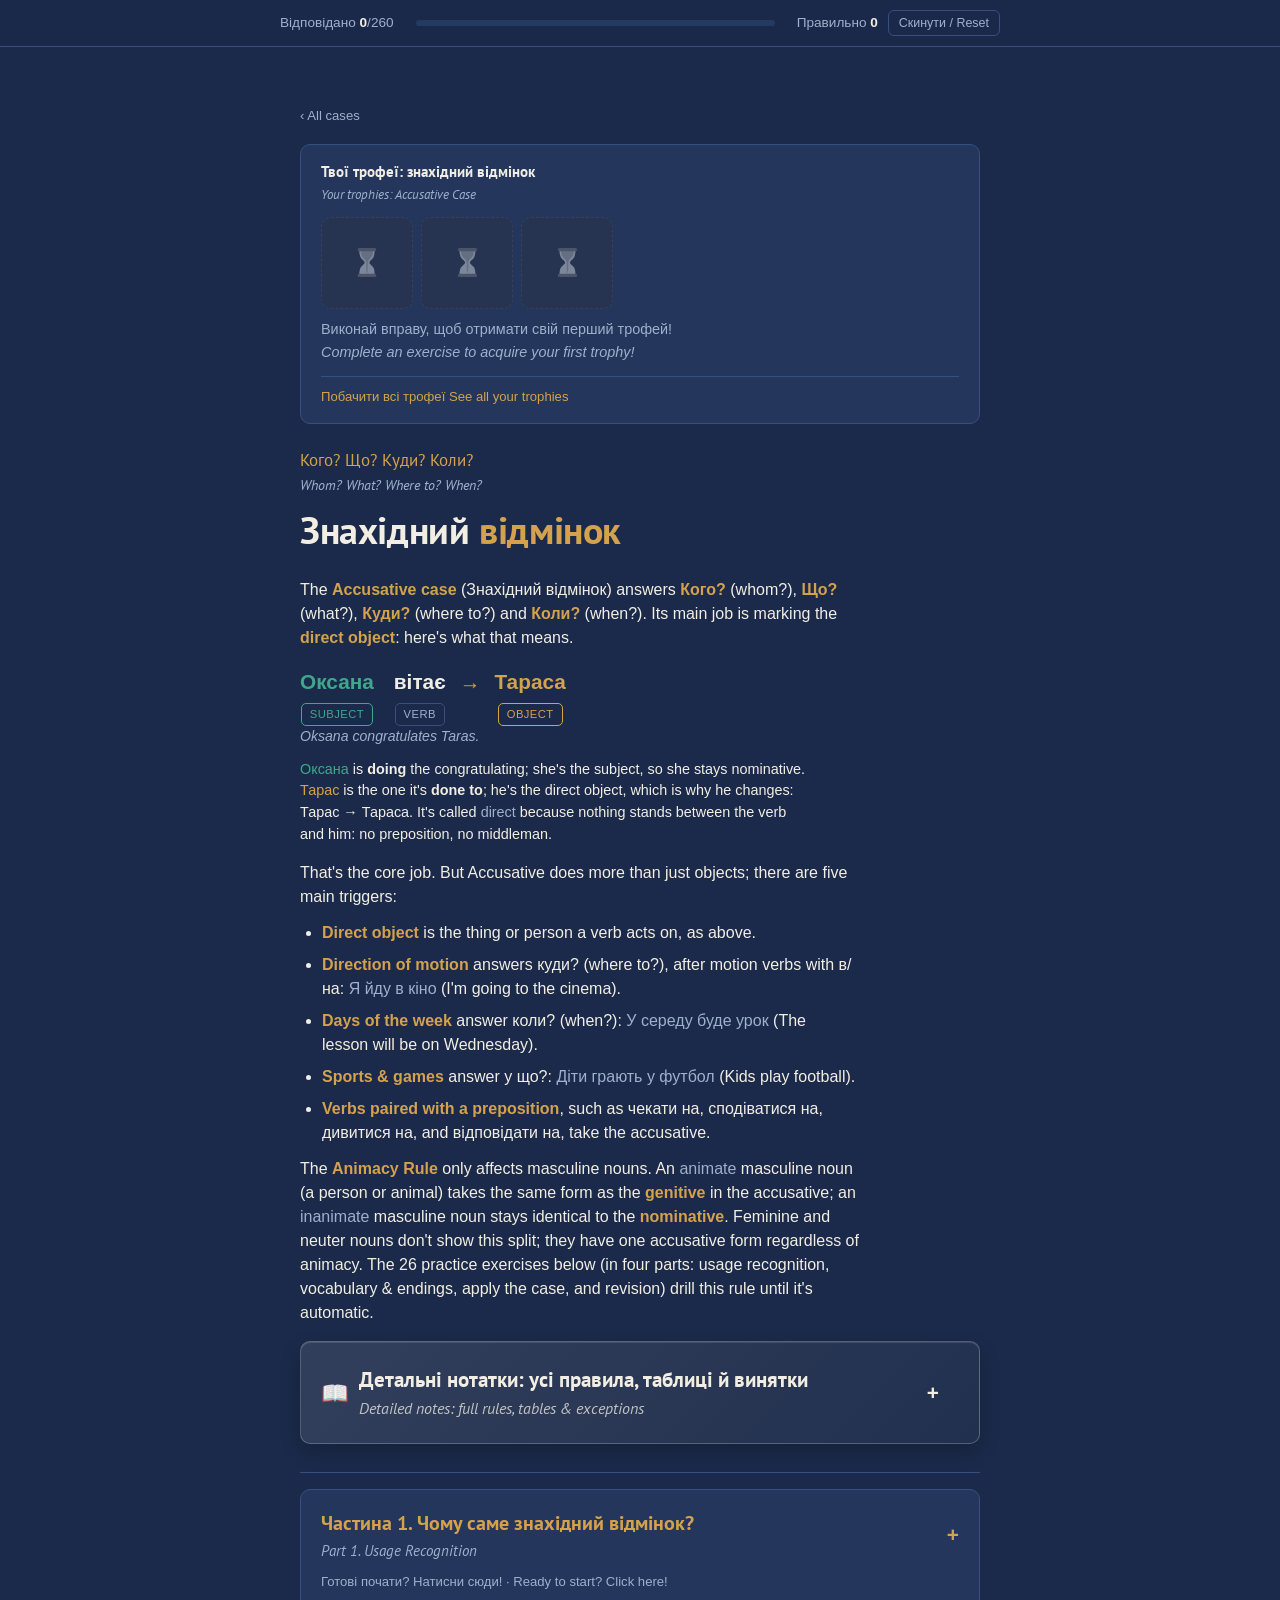
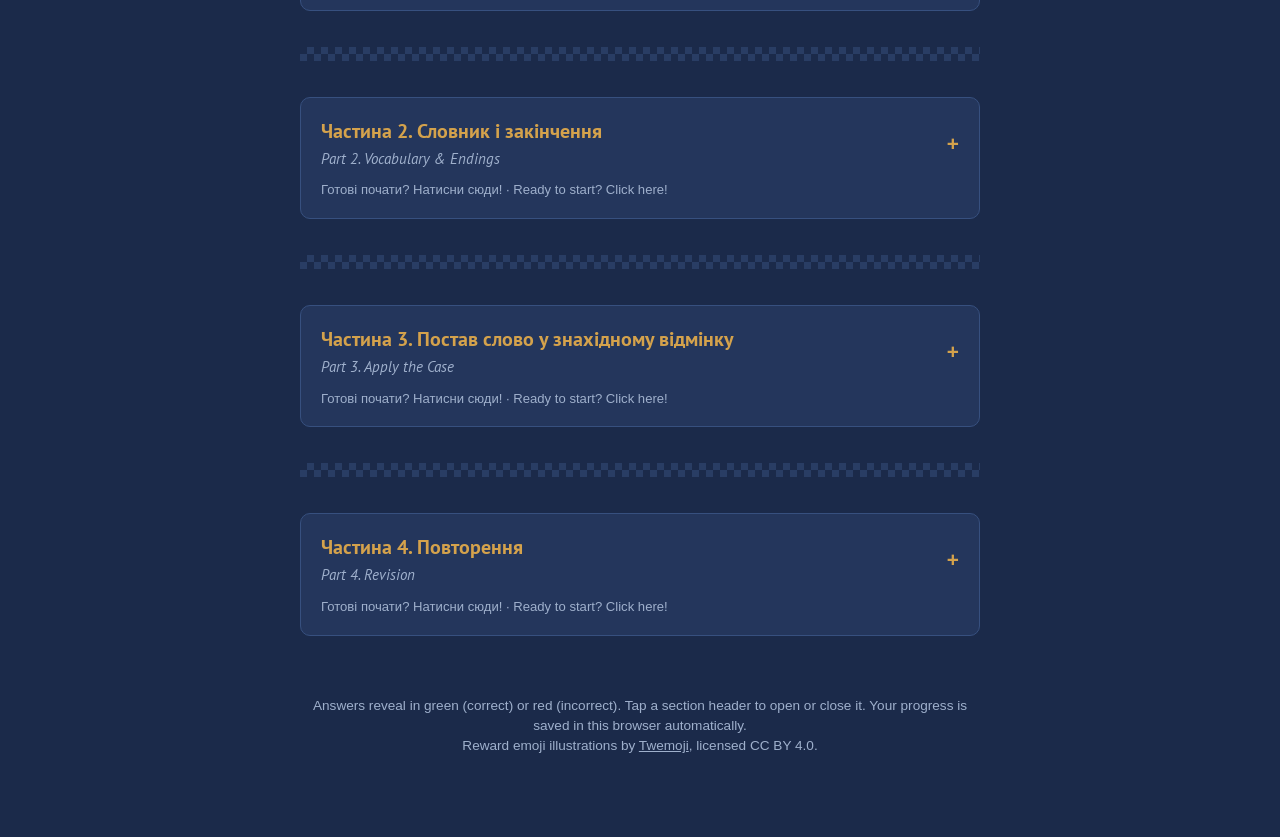
==== commit 7a1e4473: "Move trophy box to top, make it interactive, and improve wrapper status text" ====
--- a/accusative_case.html
+++ b/accusative_case.html
@@ -31,6 +31,10 @@
 <div class="wrap">
   <div class="hero">
     <a class="home-link" href="index.html">‹ All cases</a>
+    <div class="trophy-box">
+      <p class="trophy-box-title" id="pageTrophyTitle"></p>
+      <div class="trophy-box-body" id="pageTrophyBody"></div>
+    </div>
     <p class="eyebrow-uk">Кого? Що? Куди? Коли?</p>
     <p class="eyebrow-en">Whom? What? Where to? When?</p>
     <h1>Знахідний <span class="q-word">відмінок</span></h1>
@@ -63,10 +67,6 @@
 animacy. The 26 practice exercises below (in four parts: usage recognition, vocabulary &amp; endings, apply the
 case, and revision) drill this rule until it's automatic.</p>
 </div>
-    <div class="trophy-box">
-      <p class="trophy-box-title" id="pageTrophyTitle"></p>
-      <div class="trophy-box-body" id="pageTrophyBody"></div>
-    </div>
     <details class="notes-details" data-state-key="notes">
       <summary><span class="notes-icon">📖</span><span class="title-block"><span class="bi-title-uk">Детальні нотатки: усі правила, таблиці й винятки</span><span class="bi-title-en">Detailed notes: full rules, tables &amp; exceptions</span></span></summary>
       <div class="detail-body">
--- a/shared/style.css
+++ b/shared/style.css
@@ -14,13 +14,22 @@
 h1{font-family:'PT Sans',-apple-system,BlinkMacSystemFont,'Segoe UI',Roboto,sans-serif;font-weight:700;font-size:2.4rem;margin:0 0 10px;letter-spacing:-0.01em}
 .q-word{color:#D4A24C}
 .summary-box{margin-top:18px;color:#F2EEE3}
-.trophy-box{margin-top:20px;background:#24365C;border:1px solid #37507F;border-radius:10px;padding:16px 20px}
+.trophy-box{margin:0 0 24px;background:#24365C;border:1px solid #37507F;border-radius:10px;padding:16px 20px}
 .trophy-box-title{margin:0 0 12px;font-family:'PT Sans',-apple-system,BlinkMacSystemFont,'Segoe UI',Roboto,sans-serif;font-weight:700;font-size:0.95rem;color:#F2EEE3}
 .trophy-box-title .en{display:block;font-weight:400;font-style:italic;color:#9FB0CC;font-size:0.8rem;margin-top:2px}
-.trophy-box-body{display:flex;flex-wrap:wrap;gap:8px}
-.trophy-box-icon{display:inline-flex;align-items:center;justify-content:center;width:2.2em;height:2.2em;font-size:1.2rem;background:#1E2F52;border:1px solid #37507F;border-radius:8px}
-.trophy-box-empty{display:flex;align-items:center;gap:10px;color:#9FB0CC;font-size:0.9rem;margin:0}
+.trophy-box-body{display:flex;flex-direction:column;gap:10px}
+.trophy-box-icons{display:flex;flex-wrap:wrap;align-items:flex-start;gap:8px}
+.trophy-box-icon{box-sizing:border-box;flex-shrink:0;display:inline-flex;align-items:center;justify-content:center;width:3.2em;height:3.2em;line-height:1;font-size:1.8rem;background:#1E2F52;border:1px solid #37507F;border-radius:10px;font-family:inherit;padding:0;cursor:pointer}
+button.trophy-box-icon:hover{border-color:#D4A24C}
+button.trophy-box-icon.is-active{border-color:#D4A24C;background:rgba(212,162,76,0.15)}
+.trophy-box-icon-placeholder{background:rgba(30,47,82,0.5);border-style:dashed;opacity:0.45;filter:grayscale(1);cursor:default}
+.trophy-box-detail{background:#1E2F52;border:1px solid #37507F;border-radius:8px;padding:10px 14px;color:#BFE8CE;font-size:0.9rem;font-weight:700}
+.trophy-box-detail .en{display:block;margin-top:4px;color:#9FB0CC;font-style:italic;font-weight:400}
+.trophy-box-detail .en .uk-word{font-style:normal;color:#F2EEE3}
+.trophy-box-empty{color:#9FB0CC;font-size:0.9rem;margin:0}
 .trophy-box-empty .en{display:block;font-style:italic;margin-top:2px}
+.trophy-box-link{display:block;color:#D4A24C;font-size:0.82rem;text-decoration:none;border-top:1px solid #37507F;padding-top:10px;margin-top:2px}
+.trophy-box-link:hover{text-decoration:underline}
 .summary-box p{margin:0 0 12px;max-width:64ch}
 .summary-box ul{margin:0 0 12px;padding-left:22px}
 .summary-box li{margin-bottom:8px;max-width:60ch}
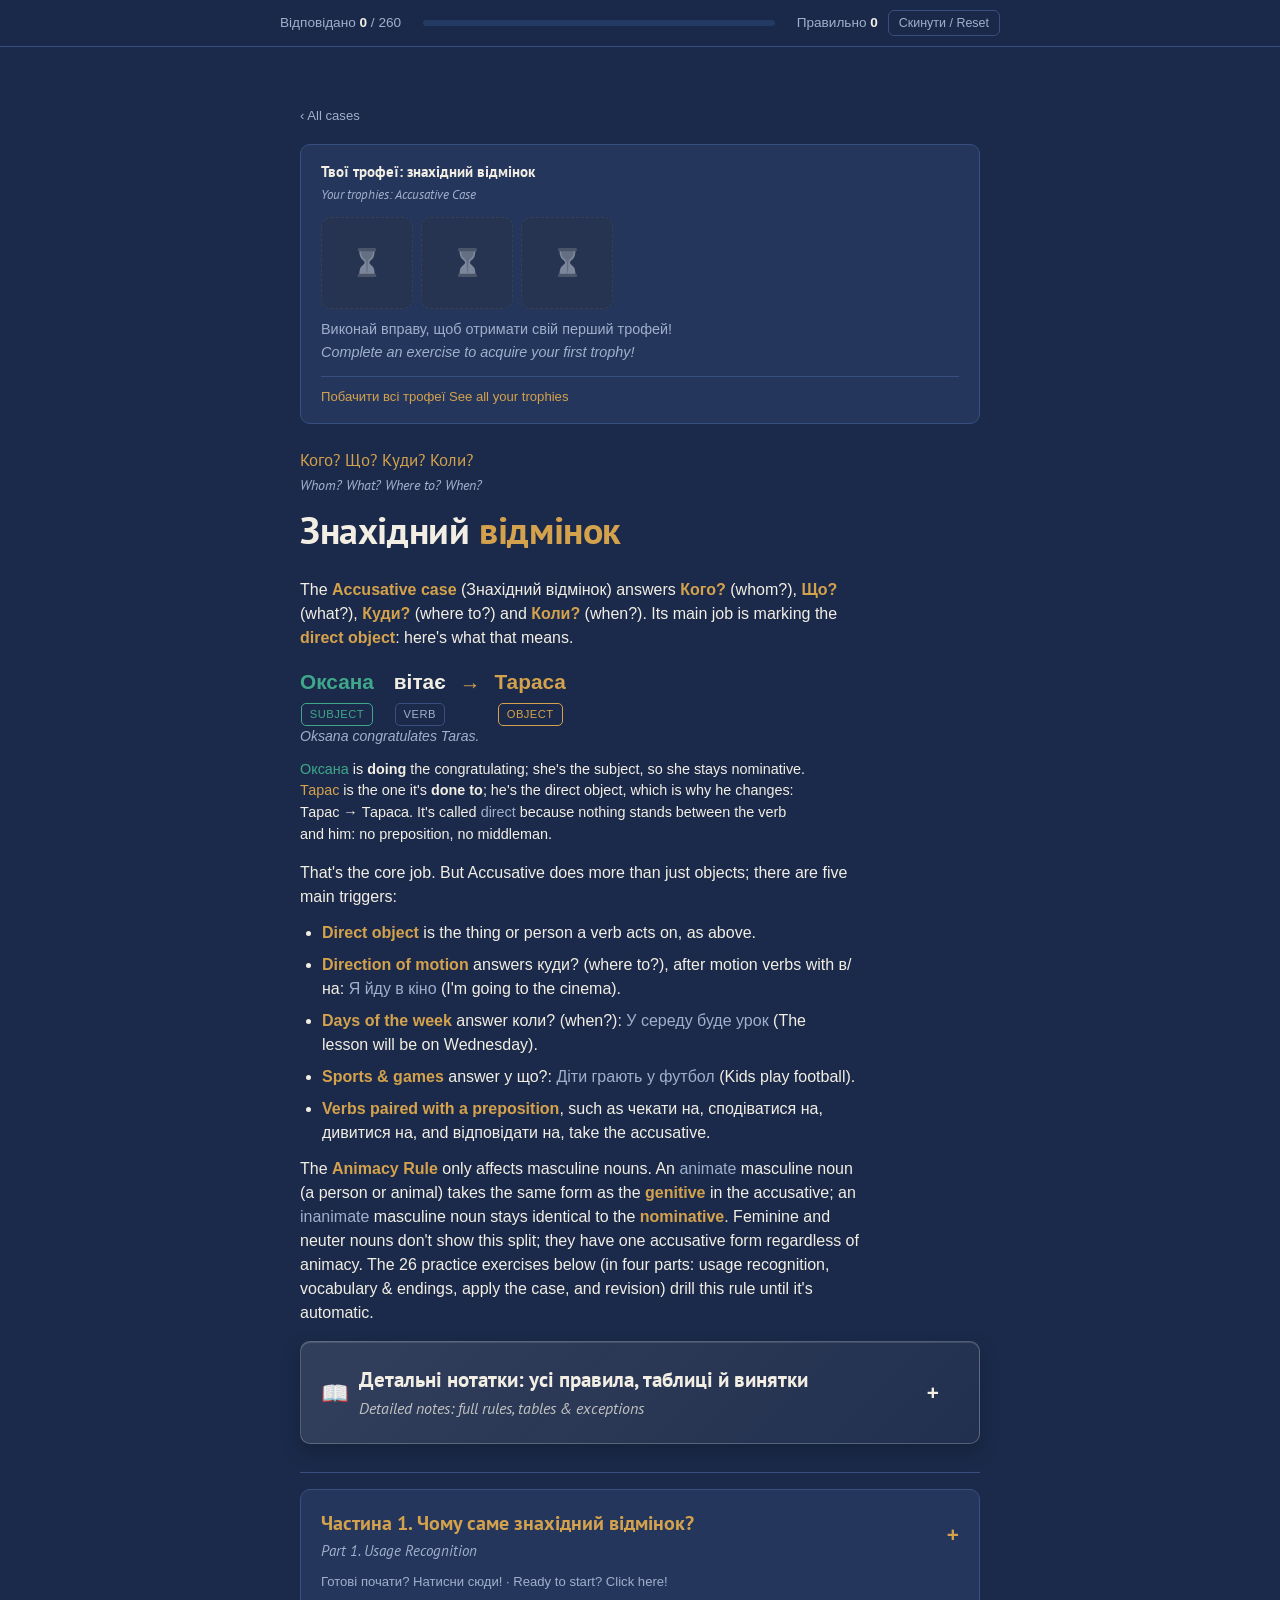
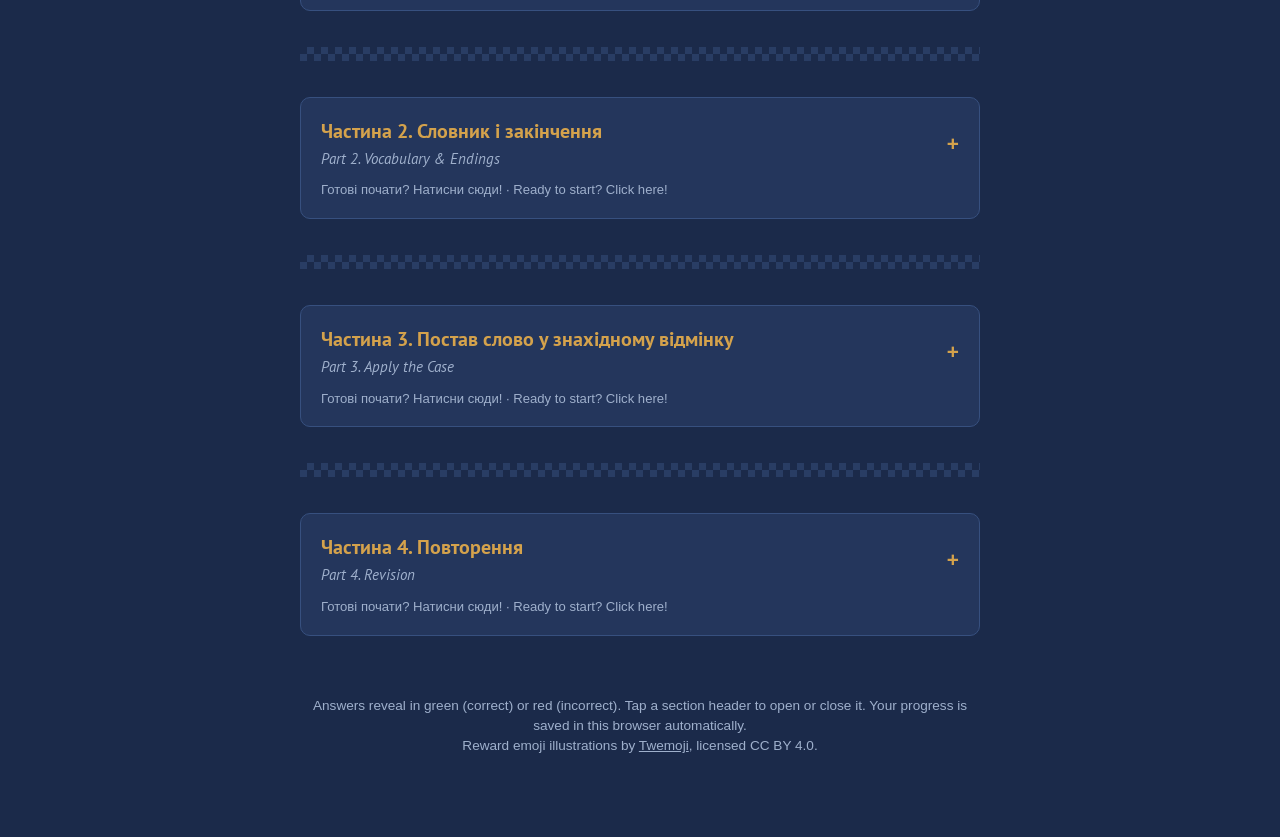
==== commit 244de1f0: "Add spaces around slash in all score/progress fractions" ====
--- a/accusative_case.html
+++ b/accusative_case.html
@@ -22,7 +22,7 @@
 </noscript>
 
 <div class="progress-bar"><div class="progress-inner">
-  <span>Відповідано <strong id="ansCount">0</strong>/<span id="totalCount">0</span></span>
+  <span>Відповідано <strong id="ansCount">0</strong> / <span id="totalCount">0</span></span>
   <div class="track"><div class="fill" id="fillBar"></div></div>
   <span>Правильно <strong id="corrCount">0</strong></span>
   <button class="reset-btn" id="resetBtn" type="button">Скинути / Reset</button>
